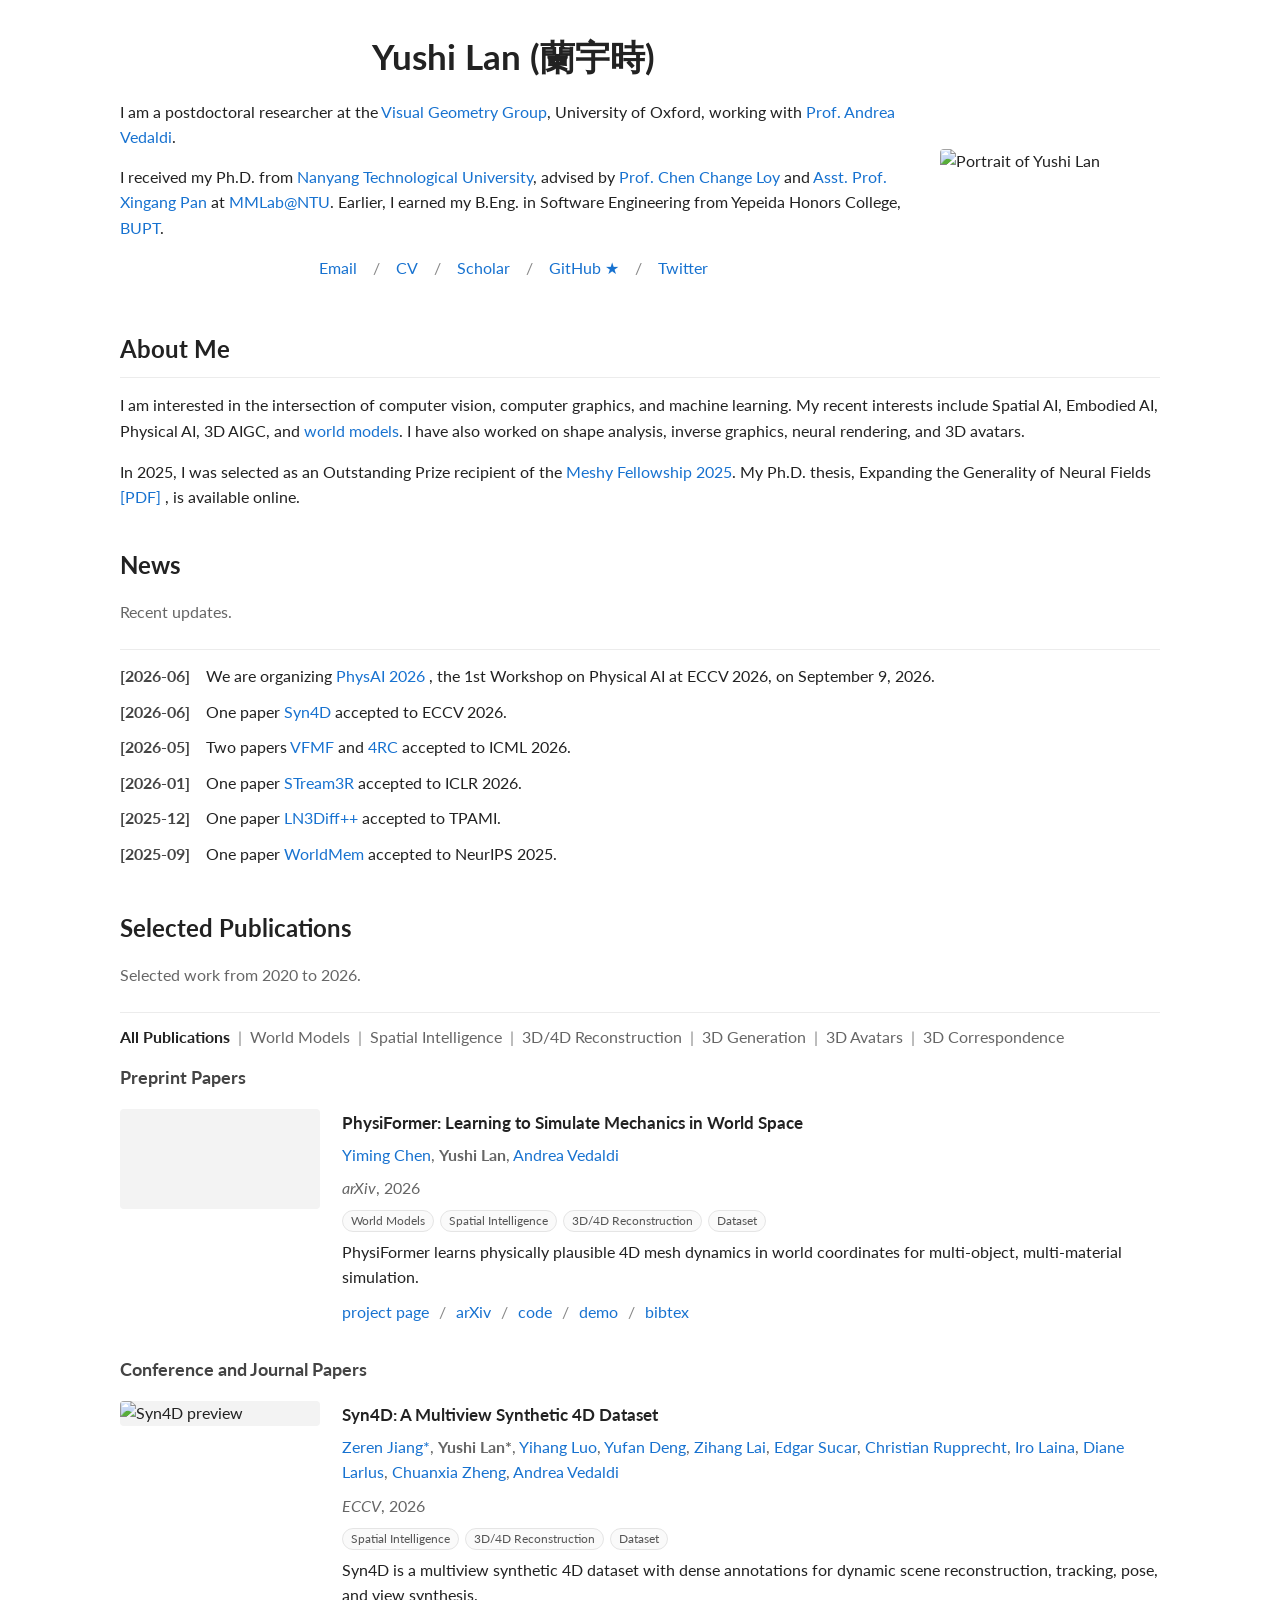
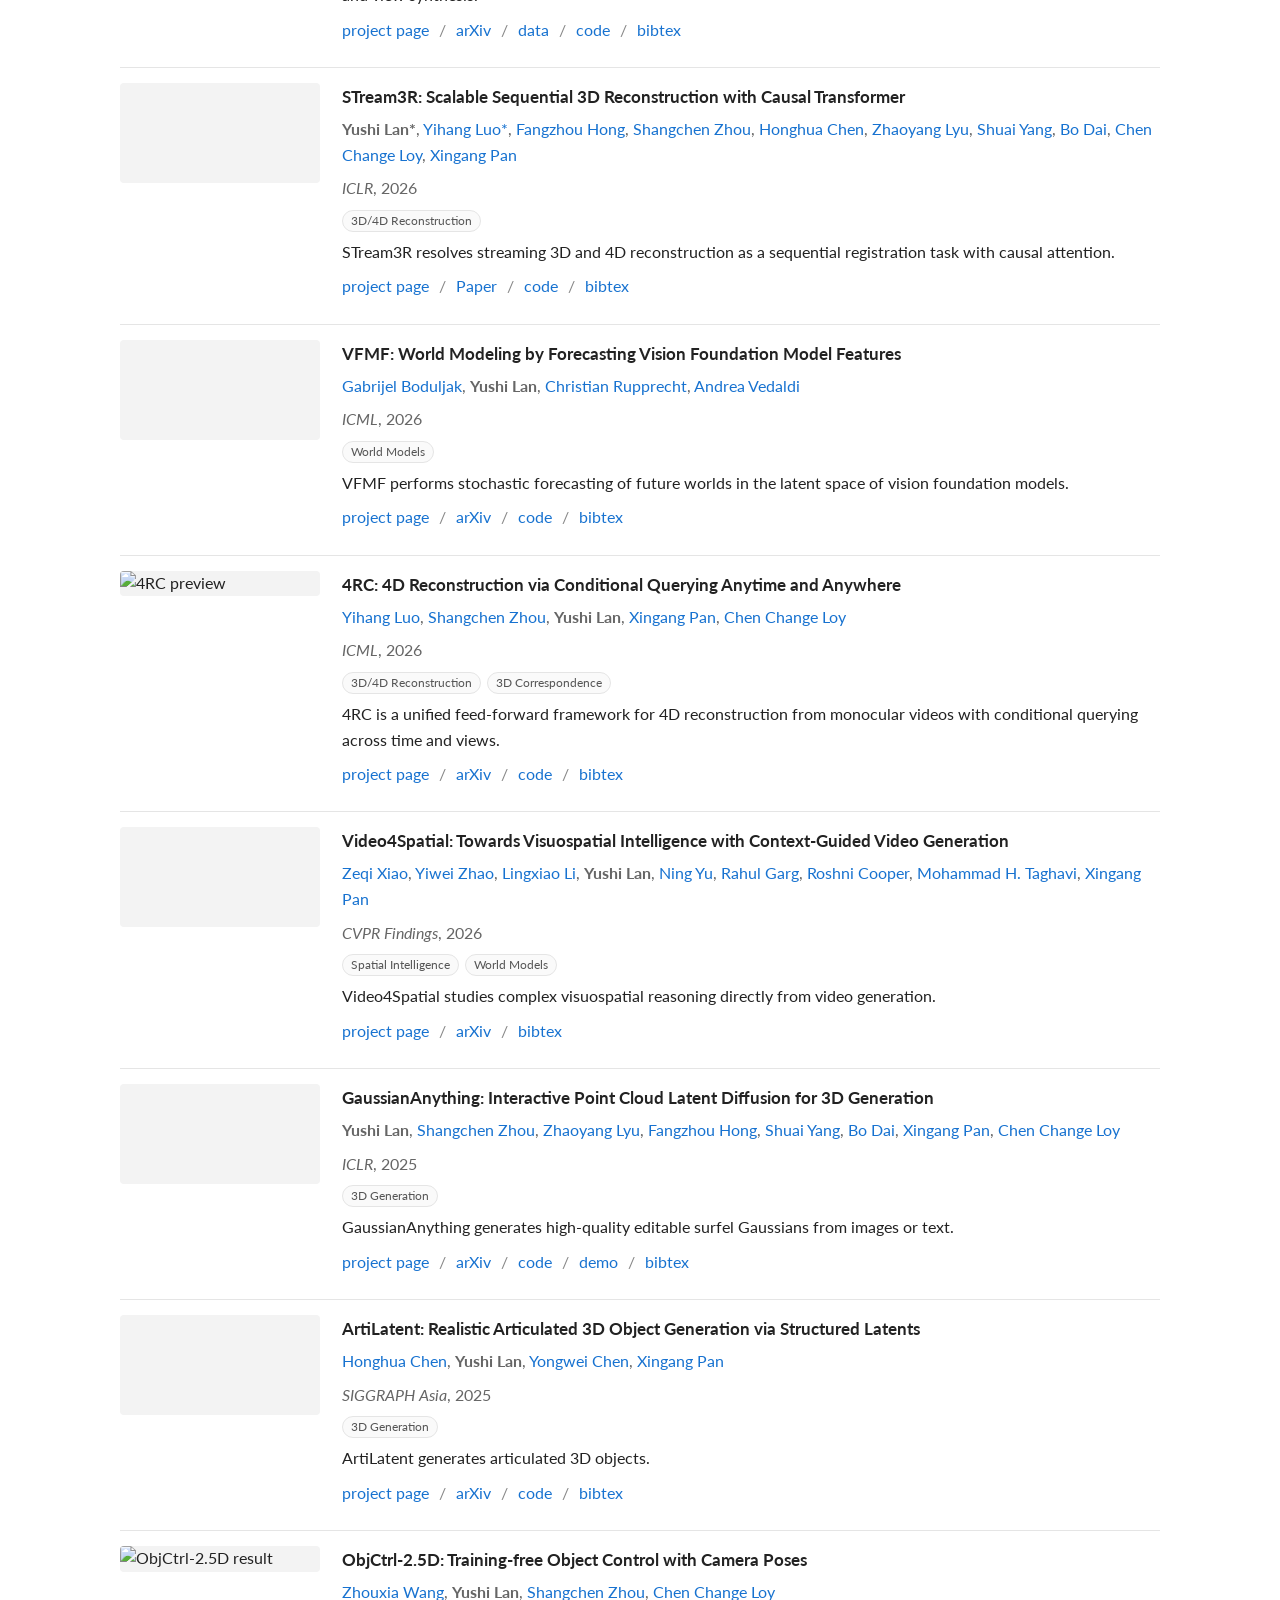
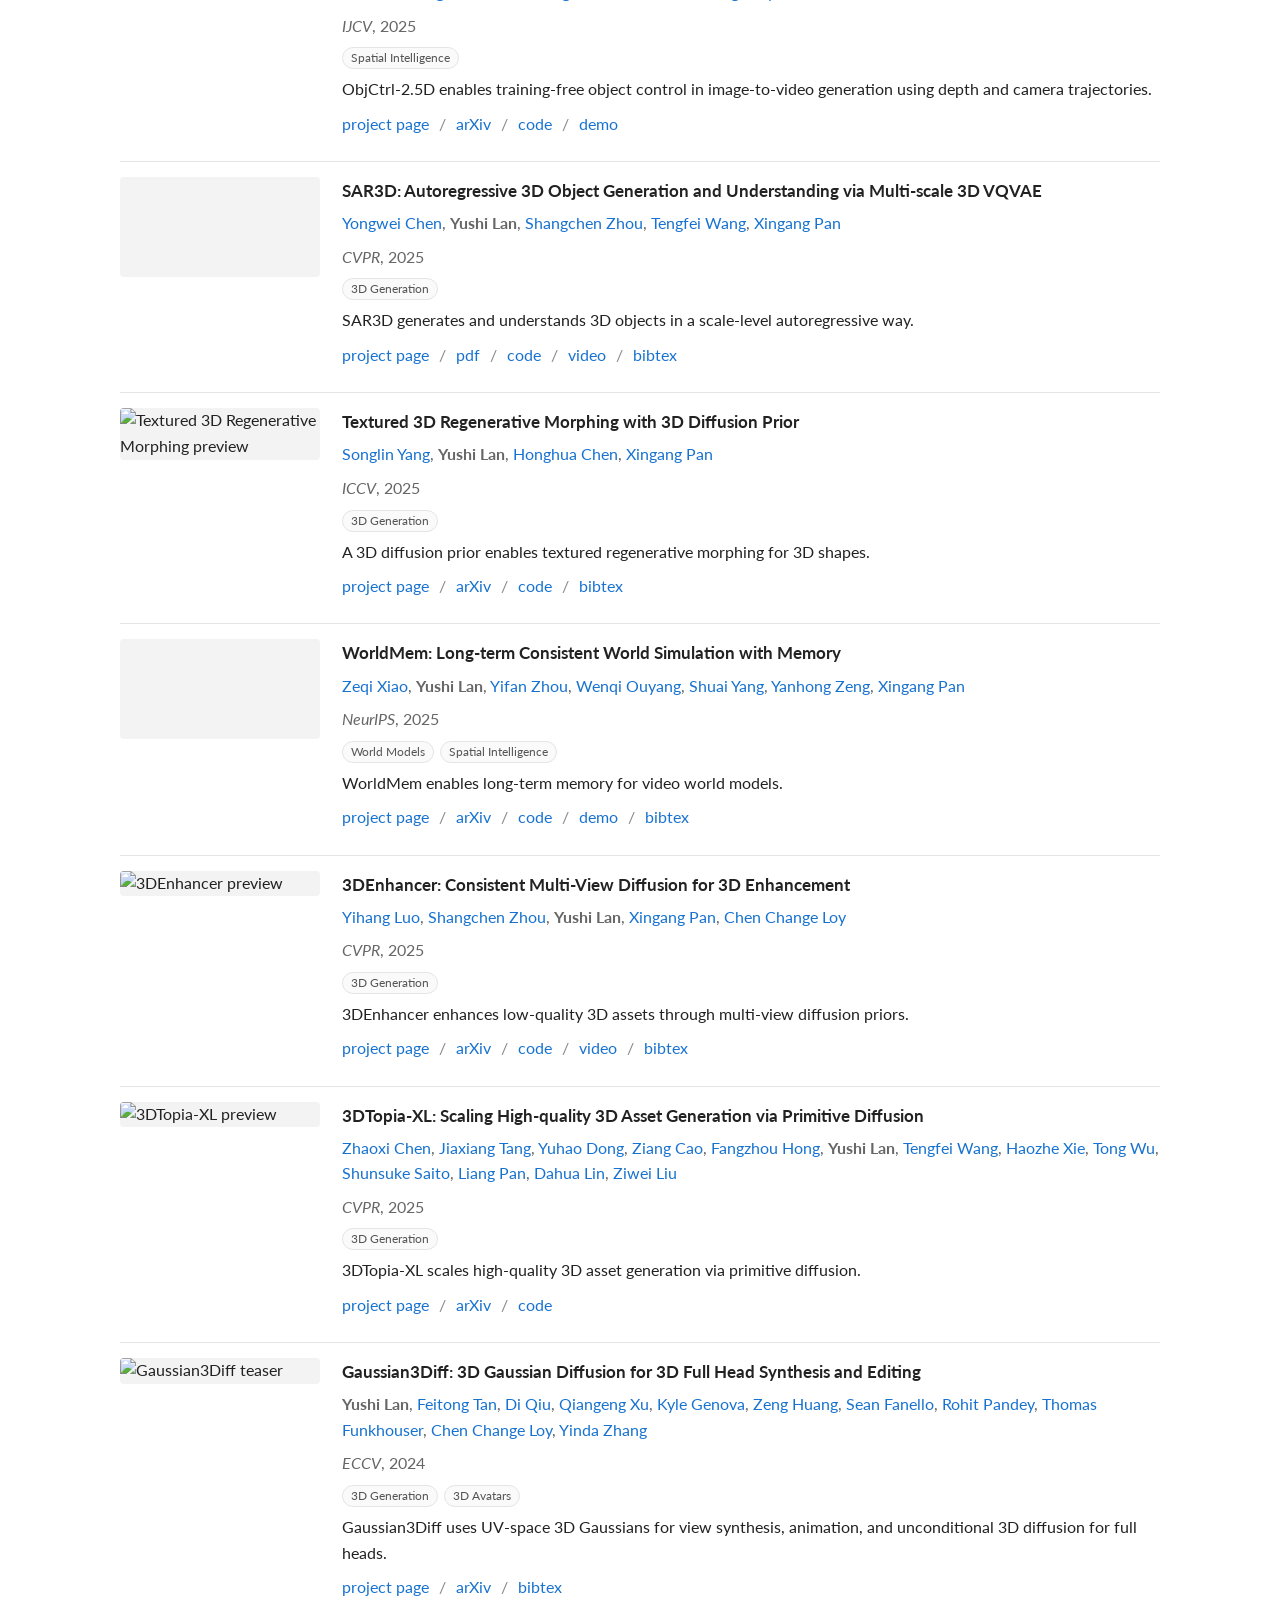
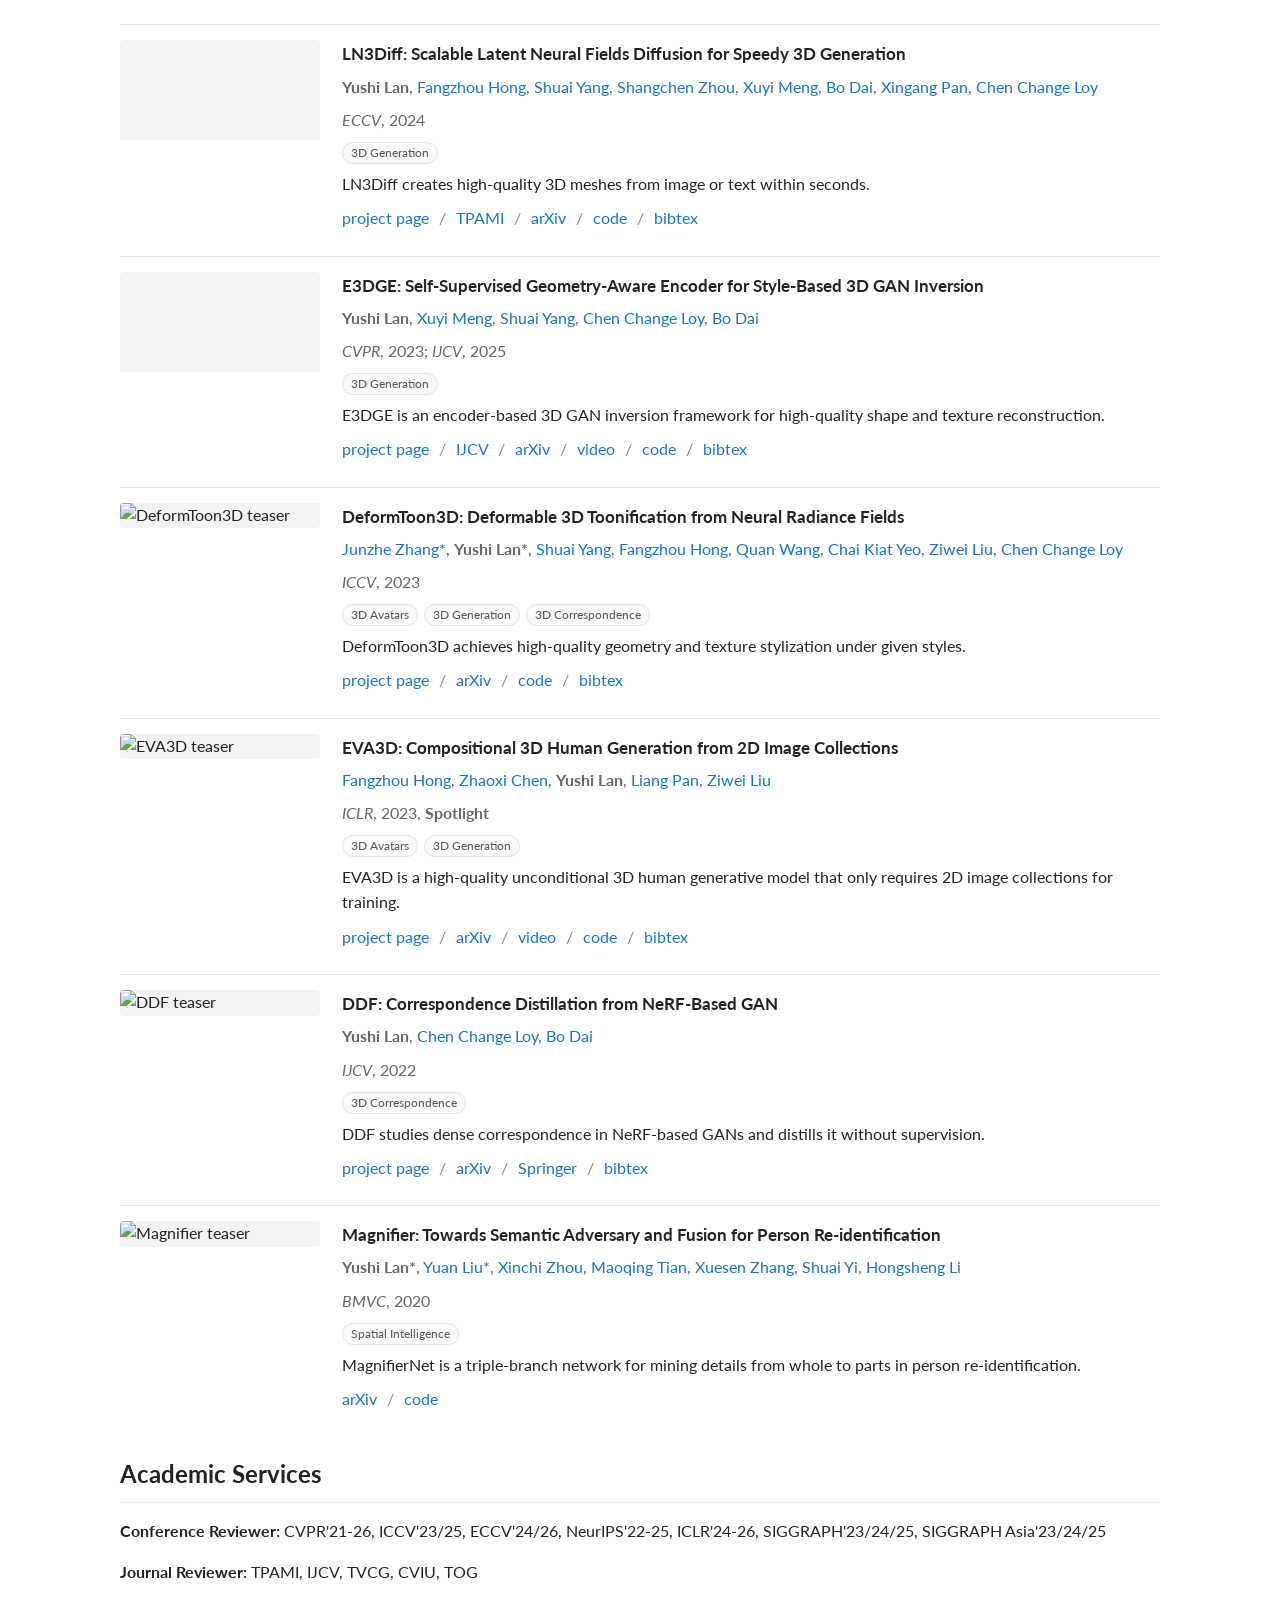
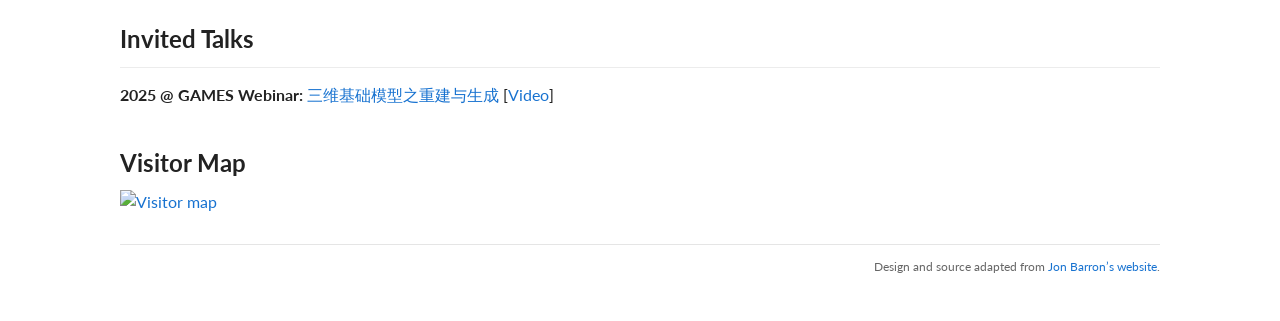
==== index.html @ 62cc75f3 "Update homepage news and publication filters" ====
<!DOCTYPE html>
<html lang="en">
  <head>
    <meta charset="UTF-8">
    <meta name="viewport" content="width=device-width, initial-scale=1">
    <meta name="author" content="Yushi Lan">
    <meta
      name="description"
      content="Yushi Lan is a postdoctoral researcher at the Visual Geometry Group, University of Oxford."
    >
    <title>Yushi Lan</title>
    <link rel="preconnect" href="https://fonts.googleapis.com">
    <link rel="preconnect" href="https://fonts.gstatic.com" crossorigin>
    <link
      href="https://fonts.googleapis.com/css2?family=Lato:wght@400;700&amp;display=swap"
      rel="stylesheet"
    >
    <link rel="stylesheet" href="stylesheet.css">
    <link
      rel="icon"
      href="data:image/svg+xml,<svg xmlns=%22http://www.w3.org/2000/svg%22 viewBox=%220 0 100 100%22><text y=%22.9em%22 font-size=%2290%22>🌐</text></svg>"
    >
  </head>
  <body>
    <main class="page">
      <header class="profile">
        <div class="profile-text">
          <h1>Yushi Lan (蘭宇時)</h1>
          <p>
            I am a postdoctoral researcher at the
            <a href="https://www.robots.ox.ac.uk/~vgg/">Visual Geometry Group</a>,
            University of Oxford, working with
            <a href="https://www.robots.ox.ac.uk/~vedaldi/">Prof. Andrea Vedaldi</a>.
          </p>
          <p>
            I received my Ph.D. from
            <a href="https://www.ntu.edu.sg/">Nanyang Technological University</a>,
            advised by
            <a href="https://www.mmlab-ntu.com/person/ccloy/">Prof. Chen Change Loy</a>
            and
            <a href="https://xingangpan.github.io/">Asst. Prof. Xingang Pan</a>
            at <a href="https://www.mmlab-ntu.com">MMLab@NTU</a>. Earlier, I earned my
            B.Eng. in Software Engineering from Yepeida Honors College,
            <a href="https://www.bupt.edu.cn">BUPT</a>.
          </p>
          <p class="profile-links">
            <a href="mailto:lanyushi15@gmail.com">Email</a>
            <span>/</span>
            <a href="data/CV_YushiLan.pdf">CV</a>
            <span>/</span>
            <a href="https://scholar.google.com/citations?user=dTNZCUcAAAAJ&amp;hl=en">
              Scholar
            </a>
            <span>/</span>
            <a href="https://github.com/NIRVANALAN/">GitHub &#9733;</a>
            <span>/</span>
            <a href="https://x.com/GROS17121524">Twitter</a>
          </p>
        </div>
        <div class="profile-image-wrap">
          <img
            class="profile-image"
            src="images/yslan-indo.jpeg"
            alt="Portrait of Yushi Lan"
          >
        </div>
      </header>

      <section class="section">
        <div class="section-header">
          <h2>About Me</h2>
        </div>
        <p>
          I am interested in the intersection of computer vision, computer graphics,
          and machine learning. My recent interests include Spatial AI, Embodied AI,
          Physical AI, 3D AIGC, and
          <a href="https://worldmodels.github.io/">world models</a>. I have also
          worked on shape analysis, inverse graphics, neural rendering, and 3D
          avatars.
        </p>
        <p>
          In 2025, I was selected as an Outstanding Prize recipient of the
          <a href="https://www.meshy.ai/blog/fellowship-2025">Meshy Fellowship 2025</a>.
          My Ph.D. thesis,
          Expanding the Generality of Neural Fields
          <a
            href="https://dr.ntu.edu.sg/server/api/core/bitstreams/1c6b00da-46f6-4572-b08d-c04a6b81e00c/content"
          >
            [PDF]
          </a>,
          is available online.
        </p>
      </section>

      <section class="section">
        <div class="section-header">
          <h2>News</h2>
          <p>Recent updates.</p>
        </div>
        <div class="news-scroll">
        <ul class="news-list">
          <li>
            <span class="news-date">[2026-06]</span>
            <span>
              We are organizing
              <a href="https://nirvanalan.github.io/projects/eccv26-physicalAI-workshop/">
                PhysAI 2026
              </a>,
              the 1st Workshop on Physical AI at ECCV 2026, on September 9, 2026.
            </span>
          </li>
          <li>
            <span class="news-date">[2026-06]</span>
            <span>
              One paper
              <a href="https://jzr99.github.io/Syn4D/">Syn4D</a>
              accepted to ECCV 2026.
            </span>
          </li>
          <li>
            <span class="news-date">[2026-05]</span>
            <span>
              Two papers
              <a href="https://vfmf.gabrijel-boduljak.com/">VFMF</a>
              and
              <a href="https://yihangluo.com/projects/4RC/">4RC</a>
              accepted to ICML 2026.
            </span>
          </li>
          <li>
            <span class="news-date">[2026-01]</span>
            <span>
              One paper
              <a href="https://nirvanalan.github.io/projects/stream3r/">STream3R</a>
              accepted to ICLR 2026.
            </span>
          </li>
          <li>
            <span class="news-date">[2025-12]</span>
            <span>
              One paper
              <a href="https://www.computer.org/csdl/journal/tp/5555/01/11249723/2bDPQ4JTpXW">
                LN3Diff++
              </a>
              accepted to TPAMI.
            </span>
          </li>
          <li>
            <span class="news-date">[2025-09]</span>
            <span>
              One paper
              <a href="https://xizaoqu.github.io/worldmem/">WorldMem</a>
              accepted to NeurIPS 2025.
            </span>
          </li>
          <li>
            <span class="news-date">[2025-06]</span>
            <span>
              Joined the
              <a href="https://www.robots.ox.ac.uk/~vgg/">Visual Geometry Group</a>,
              University of Oxford, as a postdoctoral researcher.
            </span>
          </li>
          <li>
            <span class="news-date">[2025-02]</span>
            <span>
              I received the
              <a href="https://www.meshy.ai/blog/fellowship-2025">Meshy Fellowship 2025</a>
              Outstanding Prize.
            </span>
          </li>
          <li>
            <span class="news-date">[2025-02]</span>
            <span>
              Defended my Ph.D. at
              <a href="https://www.ntu.edu.sg/">Nanyang Technological University</a>,
              and my thesis, Expanding the Generality of Neural Fields
              <a
                href="https://dr.ntu.edu.sg/server/api/core/bitstreams/1c6b00da-46f6-4572-b08d-c04a6b81e00c/content"
              >
                [PDF]
              </a>,
              is available online.
            </span>
          </li>
          <li>
            <span class="news-date">[2025-02]</span>
            <span>
              Two papers <a href="https://cyw-3d.github.io/projects/SAR3D/">SAR3D</a> and
              <a href="https://yihangluo.com/projects/3DEnhancer/">3DEnhancer</a>
              accepted to CVPR 2025.
            </span>
          </li>
          <li>
            <span class="news-date">[2025-01]</span>
            <span>
              One paper
              <a href="https://nirvanalan.github.io/projects/GA/">GaussianAnything</a>
              accepted to ICLR 2025.
            </span>
          </li>
          <li>
            <span class="news-date">[2024-07]</span>
            <span>
              Two papers <a href="https://nirvanalan.github.io/projects/ln3diff/">LN3Diff</a>
              and
              <a href="https://nirvanalan.github.io/projects/gaussian3diff/">
                Gaussian3Diff
              </a>
              accepted to ECCV 2024.
            </span>
          </li>
          <li>
            <span class="news-date">[2023-07]</span>
            <span>
              One paper
              <a href="https://www.mmlab-ntu.com/project/deformtoon3d/">
                DeformToon3D
              </a>
              accepted to ICCV 2023.
            </span>
          </li>
          <li>
            <span class="news-date">[2023-06]</span>
            <span>
              Joined <a href="https://labs.google/">Google Labs</a> as a research intern.
            </span>
          </li>
          <li>
            <span class="news-date">[2023-02]</span>
            <span>
              One paper
              <a href="https://nirvanalan.github.io/projects/E3DGE/index.html">E3DGE</a>
              accepted to CVPR 2023.
            </span>
          </li>
          <li>
            <span class="news-date">[2023-01]</span>
            <span>
              One paper
              <a href="https://arxiv.org/abs/2210.04888">EVA3D</a>
              accepted to ICLR 2023 as a Spotlight.
            </span>
          </li>
          <li>
            <span class="news-date">[2022-12]</span>
            <span>
              One paper
              <a href="https://www.mmlab-ntu.com/project/ddf/index.html">DDF</a>
              accepted to IJCV.
            </span>
          </li>
          <li>
            <span class="news-date">[2020-09]</span>
            <span>
              Joined <a href="https://www.mmlab-ntu.com/">NTU MMLab</a> as a Ph.D. student.
            </span>
          </li>
          <li>
            <span class="news-date">[2020-07]</span>
            <span>
              One paper
              <a href="https://arxiv.org/abs/2002.10979">Magnifier</a>
              accepted to BMVC 2020.
            </span>
          </li>
        </ul>
        </div>
      </section>

      <section class="section" id="publications">
        <div class="section-header">
          <h2>Selected Publications</h2>
          <p>Selected work from 2020 to 2026.</p>
        </div>
        <p class="publication-filters" aria-label="Publication filters">
          <a class="publication-filter is-active" href="#publications" data-filter="all">
            All Publications
          </a>
          <span>|</span>
          <a class="publication-filter" href="#publications" data-filter="world-models">
            World Models
          </a>
          <span>|</span>
          <a class="publication-filter" href="#publications" data-filter="spatial-intelligence">
            Spatial Intelligence
          </a>
          <span>|</span>
          <a class="publication-filter" href="#publications" data-filter="3d-4d-reconstruction">
            3D/4D Reconstruction
          </a>
          <span>|</span>
          <a class="publication-filter" href="#publications" data-filter="3d-generation">
            3D Generation
          </a>
          <span>|</span>
          <a class="publication-filter" href="#publications" data-filter="3d-avatars">
            3D Avatars
          </a>
          <span>|</span>
          <a class="publication-filter" href="#publications" data-filter="3d-correspondence">
            3D Correspondence
          </a>
        </p>

        <div class="publication-list">
          <!-- Preprint Papers section hidden after Syn4D moved to Conference and Journal Papers. -->
          <h3 class="publication-subtitle">Preprint Papers</h3>

          <div class="publication-group" data-sort-strategy="author-rank-year">
          <article
            class="publication publication-after-subtitle"
            data-author-rank="2"
            data-tags="world-models spatial-intelligence 3d-4d-reconstruction Dataset"
            data-title="PhysiFormer"
            data-year="2026"
          >
            <div class="publication-media">
              <video autoplay loop muted playsinline preload="metadata">
                <source
                  src="https://yimingc9.github.io/assets/videos/all_mat_chained.mp4"
                  type="video/mp4"
                >
              </video>
            </div>
            <div class="publication-content">
              <h3>
                <a href="https://yimingc9.github.io/physiformer/">
                  PhysiFormer: Learning to Simulate Mechanics in World Space
                </a>
              </h3>
              <p class="meta">
                <a href="https://yimingc9.github.io/">Yiming Chen</a>,
                <strong>Yushi Lan</strong>,
                <a href="https://www.robots.ox.ac.uk/~vedaldi/people.html">Andrea Vedaldi</a>
              </p>
              <p class="meta"><em>arXiv</em>, 2026</p>
              <p>
                PhysiFormer learns physically plausible 4D mesh dynamics in world
                coordinates for multi-object, multi-material simulation.
              </p>
              <p class="links">
                <a href="https://yimingc9.github.io/physiformer/">project page</a>
                <span>/</span>
                <a href="https://arxiv.org/abs/2606.27364">arXiv</a>
                <span>/</span>
                <a href="https://github.com/yimingc9/PhysiFormer/tree/main">code</a>
                <span>/</span>
                <a href="https://huggingface.co/spaces/yslan/PhysiFormer">demo</a>
                <span>/</span>
                <a class="bibtex-link" href="data/bib/physiformer.bib">bibtex</a>
              </p>
            </div>
          </article>
          </div>

          <h3 class="publication-subtitle">Conference and Journal Papers</h3>

          <div class="publication-group" data-sort-strategy="year-author-rank">
          <!-- Syn4D is co-first authored and featured before STream3R in the 2026 list. -->
          <article
            class="publication publication-after-subtitle"
            data-author-rank="0"
            data-tags="spatial-intelligence 3d-4d-reconstruction Dataset"
            data-title="Syn4D"
            data-year="2026"
          >
            <div class="publication-media">
              <img
                src="https://jzr99.github.io/assets/img/publication_preview/syn4d_logo.png"
                alt="Syn4D preview"
                loading="lazy"
              >
            </div>
            <div class="publication-content">
              <h3>
                <a href="https://jzr99.github.io/Syn4D/">
                  Syn4D: A Multiview Synthetic 4D Dataset
                </a>
              </h3>
              <p class="meta">
                <a href="https://jzr99.github.io/">Zeren Jiang*</a>,
                <strong>Yushi Lan*</strong>,
                <a href="https://yihangluo.com/">Yihang Luo</a>,
                <a href="https://yufandeng.com/">Yufan Deng</a>,
                <a href="https://scholar.google.com/citations?user=31eXgMYAAAAJ&amp;hl=en">Zihang Lai</a>,
                <a href="https://edgarsucar.github.io/">Edgar Sucar</a>,
                <a href="https://chrirupp.github.io/">Christian Rupprecht</a>,
                <a href="https://eng.ox.ac.uk/people/iro-laina/">Iro Laina</a>,
                <a href="https://dlarlus.github.io/">Diane Larlus</a>,
                <a href="https://chuanxiaz.com/">Chuanxia Zheng</a>,
                <a href="https://www.robots.ox.ac.uk/~vedaldi/">Andrea Vedaldi</a>
              </p>
              <!-- Previously listed as arXiv, 2026. -->
              <p class="meta"><em>ECCV</em>, 2026</p>
              <p>
                Syn4D is a multiview synthetic 4D dataset with dense annotations
                for dynamic scene reconstruction, tracking, pose, and view synthesis.
              </p>
              <p class="links">
                <a href="https://jzr99.github.io/Syn4D/">project page</a>
                <span>/</span>
                <a href="https://arxiv.org/abs/2605.05207">arXiv</a>
                <span>/</span>
                <a href="https://huggingface.co/datasets/Syn4D/Syn4D_RGBD/tree/main">data</a>
                <span>/</span>
                <a href="https://github.com/jzr99/Syn4D">code</a>
                <span>/</span>
                <a class="bibtex-link" href="data/bib/syn4d.bib">bibtex</a>
              </p>
            </div>
          </article>

          <article
            class="publication publication-after-subtitle"
            data-author-rank="3"
            data-tags="3d-4d-reconstruction 3d-correspondence"
            data-title="4RC"
            data-year="2026"
          >
            <div class="publication-media">
              <img
                src="https://shangchenzhou.com/assets/img/papers/4RC.gif"
                alt="4RC preview"
                loading="lazy"
              >
            </div>
            <div class="publication-content">
              <h3>
                <a href="https://yihangluo.com/projects/4RC/">
                  4RC: 4D Reconstruction via Conditional Querying Anytime and Anywhere
                </a>
              </h3>
              <p class="meta">
                <a href="https://yihangluo.com/">Yihang Luo</a>,
                <a href="https://shangchenzhou.com/">Shangchen Zhou</a>,
                <strong>Yushi Lan</strong>,
                <a href="https://xingangpan.github.io/">Xingang Pan</a>,
                <a href="https://www.mmlab-ntu.com/person/ccloy/">Chen Change Loy</a>
              </p>
              <!-- Previously listed as arXiv, 2026. -->
              <p class="meta"><em>ICML</em>, 2026</p>
              <p>
                4RC is a unified feed-forward framework for 4D reconstruction from
                monocular videos with conditional querying across time and views.
              </p>
              <p class="links">
                <a href="https://yihangluo.com/projects/4RC/">project page</a>
                <span>/</span>
                <a href="https://arxiv.org/abs/2602.10094">arXiv</a>
                <span>/</span>
                <a href="https://github.com/Luo-Yihang/4RC">code</a>
                <span>/</span>
                <a class="bibtex-link" href="data/bib/4rc.bib">
                  bibtex
                </a>
              </p>
            </div>
          </article>

          <article
            class="publication"
            data-author-rank="2"
            data-tags="world-models"
            data-title="VFMF"
            data-year="2026"
          >
            <div class="publication-media">
              <video autoplay loop muted playsinline preload="metadata">
                <source src="images/vfmf/vfmf-thumb.mp4" type="video/mp4">
              </video>
            </div>
            <div class="publication-content">
              <h3>
                <a href="https://vfmf.gabrijel-boduljak.com/">
                  VFMF: World Modeling by Forecasting Vision Foundation Model Features
                </a>
              </h3>
              <p class="meta">
                <a href="https://gabrijel-boduljak.com/">Gabrijel Boduljak</a>,
                <strong>Yushi Lan</strong>,
                <a href="https://chrirupp.github.io/">Christian Rupprecht</a>,
                <a href="https://www.robots.ox.ac.uk/~vedaldi/">Andrea Vedaldi</a>
              </p>
              <!-- Previously listed as arXiv, 2025. -->
              <p class="meta"><em>ICML</em>, 2026</p>
              <p>
                VFMF performs stochastic forecasting of future worlds in the latent
                space of vision foundation models.
              </p>
              <p class="links">
                <a href="https://vfmf.gabrijel-boduljak.com/">project page</a>
                <span>/</span>
                <a href="https://arxiv.org/abs/2512.11225">arXiv</a>
                <span>/</span>
                <a href="https://github.com/gboduljak/vfmf">code</a>
                <span>/</span>
                <a class="bibtex-link" href="data/bib/vfmf.bib">bibtex</a>
              </p>
            </div>
          </article>

          <article
            class="publication"
            data-author-rank="4"
            data-tags="spatial-intelligence world-models"
            data-title="Video4Spatial"
            data-year="2026"
          >
            <div class="publication-media">
              <video autoplay loop muted playsinline preload="metadata">
                <source
                  src="https://xizaoqu.github.io/images/video4spatial.mp4"
                  type="video/mp4"
                >
              </video>
            </div>
            <div class="publication-content">
              <h3>
                <a href="https://xizaoqu.github.io/video4spatial/">
                  Video4Spatial: Towards Visuospatial Intelligence with
                  Context-Guided Video Generation
                </a>
              </h3>
              <p class="meta">
                <a href="https://xizaoqu.github.io/">Zeqi Xiao</a>,
                <a href="https://scholar.google.com/citations?user=FiMEAdYAAAAJ&amp;hl=en">Yiwei Zhao</a>,
                <a href="https://lingxiao.li/">Lingxiao Li</a>,
                <strong>Yushi Lan</strong>,
                <a href="https://ningyu1991.github.io/">Ning Yu</a>,
                <a href="https://rahuldotgarg.appspot.com/">Rahul Garg</a>,
                <a href="https://www.linkedin.com/in/roshni-cooper/">Roshni Cooper</a>,
                <a href="https://scholar.google.com/citations?user=Qpjm3JQAAAAJ&amp;hl=en">Mohammad H. Taghavi</a>,
                <a href="https://xingangpan.github.io/">Xingang Pan</a>
              </p>
              <!-- Previously listed as arXiv, 2025. -->
              <p class="meta"><em>CVPR Findings</em>, 2026</p>
              <p>
                Video4Spatial studies complex visuospatial reasoning directly from
                video generation.
              </p>
              <p class="links">
                <a href="https://xizaoqu.github.io/video4spatial/">project page</a>
                <span>/</span>
                <a href="https://arxiv.org/abs/2512.03040">arXiv</a>
                <span>/</span>
                <a class="bibtex-link" href="data/bib/video4spatial.bib">bibtex</a>
              </p>
            </div>
          </article>

          <article
            class="publication"
            data-author-rank="1"
            data-tags="3d-4d-reconstruction"
            data-title="STream3R"
            data-year="2026"
          >
            <div class="publication-media">
              <video autoplay loop muted playsinline preload="metadata">
                <source src="images/stream3r/dancing_wo_camera.mp4" type="video/mp4">
              </video>
            </div>
            <div class="publication-content">
              <h3>
                <a href="https://nirvanalan.github.io/projects/stream3r/">
                  STream3R: Scalable Sequential 3D Reconstruction with Causal
                  Transformer
                </a>
              </h3>
              <p class="meta">
                <strong>Yushi Lan*</strong>,
                <a href="https://yihangluo.com/">Yihang Luo*</a>,
                <a href="https://hongfz16.github.io">Fangzhou Hong</a>,
                <a href="https://shangchenzhou.com/">Shangchen Zhou</a>,
                <a href="https://chenhonghua.github.io/clay.github.io/">Honghua Chen</a>,
                <a href="https://zhaoyanglyu.github.io/">Zhaoyang Lyu</a>,
                <a href="https://williamyang1991.github.io/">Shuai Yang</a>,
                <a href="https://daibo.info/">Bo Dai</a>,
                <a href="https://www.mmlab-ntu.com/person/ccloy/">Chen Change Loy</a>,
                <a href="https://xingangpan.github.io/">Xingang Pan</a>
              </p>
              <p class="meta"><em>ICLR</em>, 2026</p>
              <p>
                STream3R resolves streaming 3D and 4D reconstruction as a sequential
                registration task with causal attention.
              </p>
              <p class="links">
                <a href="https://nirvanalan.github.io/projects/stream3r/">project page</a>
                <span>/</span>
                <!-- <a href="https://arxiv.org/abs/2508.10893">arXiv</a>
                <span>/</span> -->
                <a href="https://openreview.net/pdf?id=RTTYGeC2Io">Paper</a>
                <span>/</span>
                <a href="https://github.com/NIRVANALAN/STream3R">code</a>
                <span>/</span>
                <a class="bibtex-link" href="data/bib/stream3r.bib">
                  bibtex
                </a>
              </p>
            </div>
          </article>

          <article
            class="publication"
            data-author-rank="1"
            data-tags="3d-generation"
            data-title="GaussianAnything"
            data-year="2025"
          >
            <div class="publication-media">
              <video autoplay loop muted playsinline preload="metadata">
                <source src="images/GA/GaussianAnything.mp4" type="video/mp4">
              </video>
            </div>
            <div class="publication-content">
              <h3>
                <a href="https://nirvanalan.github.io/projects/GA/">
                  GaussianAnything: Interactive Point Cloud Latent Diffusion for 3D
                  Generation
                </a>
              </h3>
              <p class="meta">
                <strong>Yushi Lan</strong>,
                <a href="https://shangchenzhou.com/">Shangchen Zhou</a>,
                <a href="https://zhaoyanglyu.github.io/">Zhaoyang Lyu</a>,
                <a href="https://hongfz16.github.io">Fangzhou Hong</a>,
                <a href="https://williamyang1991.github.io/">Shuai Yang</a>,
                <a href="https://daibo.info/">Bo Dai</a>,
                <a href="https://xingangpan.github.io/">Xingang Pan</a>,
                <a href="https://www.mmlab-ntu.com/person/ccloy/">Chen Change Loy</a>
              </p>
              <p class="meta"><em>ICLR</em>, 2025</p>
              <p>
                GaussianAnything generates high-quality editable surfel Gaussians from
                images or text.
              </p>
              <p class="links">
                <a href="https://nirvanalan.github.io/projects/GA/">project page</a>
                <span>/</span>
                <a href="https://arxiv.org/abs/2411.08033">arXiv</a>
                <span>/</span>
                <a href="https://github.com/NIRVANALAN/GaussianAnything">code</a>
                <span>/</span>
                <a href="https://huggingface.co/spaces/yslan/GaussianAnything-AIGC3D">
                  demo
                </a>
                <span>/</span>
                <a class="bibtex-link" href="data/bib/gaussiananything.bib">bibtex</a>
              </p>
            </div>
          </article>

          <article
            class="publication"
            data-author-rank="2"
            data-tags="3d-generation"
            data-title="ArtiLatent"
            data-year="2025"
          >
            <div class="publication-media">
              <video autoplay loop muted playsinline preload="metadata">
                <source
                  src="https://xingangpan.github.io/picture/ArtiLatent.mp4"
                  type="video/mp4"
                >
              </video>
            </div>
            <div class="publication-content">
              <h3>
                <a href="https://chenhonghua.github.io/MyProjects/ArtiLatent/">
                  ArtiLatent: Realistic Articulated 3D Object Generation via
                  Structured Latents
                </a>
              </h3>
              <p class="meta">
                <a href="https://chenhonghua.github.io/clay.github.io/">Honghua Chen</a>,
                <strong>Yushi Lan</strong>,
                <a href="https://cyw-3d.github.io/">Yongwei Chen</a>,
                <a href="https://xingangpan.github.io/">Xingang Pan</a>
              </p>
              <p class="meta"><em>SIGGRAPH Asia</em>, 2025</p>
              <p>ArtiLatent generates articulated 3D objects.</p>
              <p class="links">
                <a href="https://chenhonghua.github.io/MyProjects/ArtiLatent/">
                  project page
                </a>
                <span>/</span>
                <a href="https://arxiv.org/pdf/2510.21432v1">arXiv</a>
                <span>/</span>
                <a href="https://github.com/chenhonghua/ArtiLatent">code</a>
                <span>/</span>
                <a class="bibtex-link" href="data/bib/artilatent.bib">bibtex</a>
              </p>
            </div>
          </article>

          <article
            class="publication"
            data-author-rank="2"
            data-tags="world-models spatial-intelligence"
            data-title="WorldMem"
            data-year="2025"
          >
            <div class="publication-media">
              <video autoplay loop muted playsinline preload="metadata">
                <source src="https://xizaoqu.github.io/images/worldmem.mp4" type="video/mp4">
              </video>
            </div>
            <div class="publication-content">
              <h3>
                <a href="https://xizaoqu.github.io/worldmem/">
                  WorldMem: Long-term Consistent World Simulation with Memory
                </a>
              </h3>
              <p class="meta">
                <a href="https://xizaoqu.github.io/">Zeqi Xiao</a>,
                <strong>Yushi Lan</strong>,
                <a href="https://zhouyifan.net/about/">Yifan Zhou</a>,
                <a href="https://vicky0522.github.io/Wenqi-Ouyang">Wenqi Ouyang</a>,
                <a href="https://williamyang1991.github.io/">Shuai Yang</a>,
                <a href="https://zengyh1900.github.io/">Yanhong Zeng</a>,
                <a href="https://xingangpan.github.io/">Xingang Pan</a>
              </p>
              <p class="meta"><em>NeurIPS</em>, 2025</p>
              <p>WorldMem enables long-term memory for video world models.</p>
              <p class="links">
                <a href="https://xizaoqu.github.io/worldmem/">project page</a>
                <span>/</span>
                <a href="https://arxiv.org/abs/2504.12369">arXiv</a>
                <span>/</span>
                <a href="https://github.com/xizaoqu/WorldMem">code</a>
                <span>/</span>
                <a href="https://huggingface.co/spaces/yslan/worldmem">demo</a>
                <span>/</span>
                <a class="bibtex-link" href="data/bib/worldmem.bib">
                  bibtex
                </a>
              </p>
            </div>
          </article>

          <article
            class="publication"
            data-author-rank="2"
            data-tags="spatial-intelligence"
            data-title="ObjCtrl-2.5D"
            data-year="2025"
          >
            <div class="publication-media">
              <img
                src="https://wzhouxiff.github.io/projects/ObjCtrl-2.5D/assets/results/traj/rose_swing_demo_0_0.9_0.5_rescale2_k5_trajectory.gif"
                alt="ObjCtrl-2.5D result"
                loading="lazy"
              >
            </div>
            <div class="publication-content">
              <h3>
                <a href="https://wzhouxiff.github.io/projects/ObjCtrl-2.5D/">
                  ObjCtrl-2.5D: Training-free Object Control with Camera Poses
                </a>
              </h3>
              <p class="meta">
                <a href="https://wzhouxiff.github.io/">Zhouxia Wang</a>,
                <strong>Yushi Lan</strong>,
                <a href="https://shangchenzhou.com/">Shangchen Zhou</a>,
                <a href="https://www.mmlab-ntu.com/person/ccloy/">Chen Change Loy</a>
              </p>
              <p class="meta"><em>IJCV</em>, 2025</p>
              <p>
                ObjCtrl-2.5D enables training-free object control in image-to-video
                generation using depth and camera trajectories.
              </p>
              <p class="links">
                <a href="https://wzhouxiff.github.io/projects/ObjCtrl-2.5D/">
                  project page
                </a>
                <span>/</span>
                <a href="https://arxiv.org/pdf/2412.07721">arXiv</a>
                <span>/</span>
                <a href="https://github.com/wzhouxiff/ObjCtrl-2.5D">code</a>
                <span>/</span>
                <a href="https://huggingface.co/spaces/yslan/ObjCtrl-2.5D">demo</a>
              </p>
            </div>
          </article>

          <article
            class="publication"
            data-author-rank="2"
            data-tags="3d-generation"
            data-title="Textured 3D Regenerative Morphing"
            data-year="2025"
          >
            <div class="publication-media">
              <img
                src="https://songlin1998.github.io/images/publications/morphing.gif"
                alt="Textured 3D Regenerative Morphing preview"
                loading="lazy"
              >
            </div>
            <div class="publication-content">
              <h3>
                <a href="https://songlin1998.github.io/Textured-3D-Morphing/">
                  Textured 3D Regenerative Morphing with 3D Diffusion Prior
                </a>
              </h3>
              <p class="meta">
                <a href="https://shangchenzhou.com/">Songlin Yang</a>,
                <strong>Yushi Lan</strong>,
                <a href="https://chenhonghua.github.io/clay.github.io/">Honghua Chen</a>,
                <a href="https://xingangpan.github.io/">Xingang Pan</a>
              </p>
              <p class="meta"><em>ICCV</em>, 2025</p>
              <p>
                A 3D diffusion prior enables textured regenerative morphing for 3D
                shapes.
              </p>
              <p class="links">
                <a href="https://songlin1998.github.io/Textured-3D-Morphing/">
                  project page
                </a>
                <span>/</span>
                <a href="https://arxiv.org/pdf/2502.14316">arXiv</a>
                <span>/</span>
                <a href="https://github.com/Songlin1998/Textured-3D-DiffMorpher">
                  code
                </a>
                <span>/</span>
                <a class="bibtex-link" href="data/bib/textured_morph.bib">bibtex</a>
              </p>
            </div>
          </article>

          <article
            class="publication"
            data-author-rank="2"
            data-tags="3d-generation"
            data-title="SAR3D"
            data-year="2025"
          >
            <div class="publication-media">
              <video autoplay loop muted playsinline preload="metadata">
                <source
                  src="https://xingangpan.github.io/picture/SAR3D.mp4"
                  type="video/mp4"
                >
              </video>
            </div>
            <div class="publication-content">
              <h3>
                <a href="https://cyw-3d.github.io/projects/SAR3D/">
                  SAR3D: Autoregressive 3D Object Generation and Understanding via
                  Multi-scale 3D VQVAE
                </a>
              </h3>
              <p class="meta">
                <a href="https://cyw-3d.github.io/">Yongwei Chen</a>,
                <strong>Yushi Lan</strong>,
                <a href="https://shangchenzhou.com/">Shangchen Zhou</a>,
                <a href="https://tengfei-wang.github.io/">Tengfei Wang</a>,
                <a href="https://xingangpan.github.io/">Xingang Pan</a>
              </p>
              <p class="meta"><em>CVPR</em>, 2025</p>
              <p>
                SAR3D generates and understands 3D objects in a scale-level
                autoregressive way.
              </p>
              <p class="links">
                <a href="https://cyw-3d.github.io/projects/SAR3D/">project page</a>
                <span>/</span>
                <a href="https://arxiv.org/pdf/2411.16856">pdf</a>
                <span>/</span>
                <a href="https://github.com/cyw-3d/SAR3D">code</a>
                <span>/</span>
                <a href="https://youtu.be/70CV2o7c4Fs">video</a>
                <span>/</span>
                <a class="bibtex-link" href="data/bib/sar3d.bib">bibtex</a>
              </p>
            </div>
          </article>

          <article
            class="publication"
            data-author-rank="3"
            data-tags="3d-generation"
            data-title="3DEnhancer"
            data-year="2025"
          >
            <div class="publication-media">
              <img
                src="https://shangchenzhou.com/assets/img/papers/3DEnhancer.gif"
                alt="3DEnhancer preview"
                loading="lazy"
              >
            </div>
            <div class="publication-content">
              <h3>
                <a href="https://yihangluo.com/projects/3DEnhancer/">
                  3DEnhancer: Consistent Multi-View Diffusion for 3D Enhancement
                </a>
              </h3>
              <p class="meta">
                <a href="https://yihangluo.com/">Yihang Luo</a>,
                <a href="https://shangchenzhou.com/">Shangchen Zhou</a>,
                <strong>Yushi Lan</strong>,
                <a href="https://xingangpan.github.io/">Xingang Pan</a>,
                <a href="https://www.mmlab-ntu.com/person/ccloy/">Chen Change Loy</a>
              </p>
              <p class="meta"><em>CVPR</em>, 2025</p>
              <p>
                3DEnhancer enhances low-quality 3D assets through multi-view diffusion
                priors.
              </p>
              <p class="links">
                <a href="https://yihangluo.com/projects/3DEnhancer/">project page</a>
                <span>/</span>
                <a href="https://arxiv.org/abs/2412.18565">arXiv</a>
                <span>/</span>
                <a href="https://github.com/Luo-Yihang/3DEnhancer">code</a>
                <span>/</span>
                <a href="https://youtu.be/N7bfyd7B4D8">video</a>
                <span>/</span>
                <a class="bibtex-link" href="data/bib/enhancer3d.bib">bibtex</a>
              </p>
            </div>
          </article>

          <article
            class="publication"
            data-author-rank="6"
            data-tags="3d-generation"
            data-title="3DTopia-XL"
            data-year="2025"
          >
            <div class="publication-media">
              <img
                src="https://frozenburning.github.io/images/3dtopia-xl.gif"
                alt="3DTopia-XL preview"
                loading="lazy"
              >
            </div>
            <div class="publication-content">
              <h3>
                <a href="https://3dtopia.github.io/3DTopia-XL/">
                  3DTopia-XL: Scaling High-quality 3D Asset Generation via Primitive
                  Diffusion
                </a>
              </h3>
              <p class="meta">
                <a href="https://frozenburning.github.io/">Zhaoxi Chen</a>,
                <a href="https://me.kiui.moe/">Jiaxiang Tang</a>,
                <a href="https://scholar.google.com/citations?user=kMui170AAAAJ&amp;hl=zh-CN">Yuhao Dong</a>,
                <a href="https://ziangcao0312.github.io/">Ziang Cao</a>,
                <a href="https://hongfz16.github.io">Fangzhou Hong</a>,
                <strong>Yushi Lan</strong>,
                <a href="https://tengfei-wang.github.io/">Tengfei Wang</a>,
                <a href="https://haozhexie.com/about">Haozhe Xie</a>,
                <a href="https://wutong16.github.io/">Tong Wu</a>,
                <a href="https://shunsukesaito.github.io/">Shunsuke Saito</a>,
                <a href="https://scholar.google.com/citations?user=lSDISOcAAAAJ&amp;hl=zh-CN">Liang Pan</a>,
                <a href="http://dahua.site/">Dahua Lin</a>,
                <a href="https://liuziwei7.github.io">Ziwei Liu</a>
              </p>
              <p class="meta"><em>CVPR</em>, 2025</p>
              <p>
                3DTopia-XL scales high-quality 3D asset generation via primitive
                diffusion.
              </p>
              <p class="links">
                <a href="https://3dtopia.github.io/3DTopia-XL/">project page</a>
                <span>/</span>
                <a href="https://arxiv.org/abs/2409.12957">arXiv</a>
                <span>/</span>
                <a href="https://github.com/3DTopia/3DTopia-XL">code</a>
              </p>
            </div>
          </article>

          <article
            class="publication"
            data-author-rank="1"
            data-tags="3d-generation"
            data-title="LN3Diff"
            data-year="2024"
          >
            <div class="publication-media">
              <video autoplay loop muted playsinline preload="metadata">
                <source src="images/ln3diff/ln3diff-teaser.mp4" type="video/mp4">
              </video>
            </div>
            <div class="publication-content">
              <h3>
                <a href="https://nirvanalan.github.io/projects/ln3diff/">
                  LN3Diff: Scalable Latent Neural Fields Diffusion for Speedy 3D
                  Generation
                </a>
              </h3>
              <p class="meta">
                <strong>Yushi Lan</strong>,
                <a href="https://hongfz16.github.io">Fangzhou Hong</a>,
                <a href="https://williamyang1991.github.io/">Shuai Yang</a>,
                <a href="https://shangchenzhou.com/">Shangchen Zhou</a>,
                <a href="https://mengxuyigit.github.io/">Xuyi Meng</a>,
                <a href="https://daibo.info/">Bo Dai</a>,
                <a href="https://xingangpan.github.io/">Xingang Pan</a>,
                <a href="https://www.mmlab-ntu.com/person/ccloy/">Chen Change Loy</a>
              </p>
              <p class="meta"><em>ECCV</em>, 2024</p>
              <p>
                LN3Diff creates high-quality 3D meshes from image or text within
                seconds.
              </p>
              <p class="links">
                <a href="https://nirvanalan.github.io/projects/ln3diff/">project page</a>
                <span>/</span>
                <a href="https://www.computer.org/csdl/journal/tp/5555/01/11249723/2bDPQ4JTpXW">
                  TPAMI
                </a>
                <span>/</span>
                <a href="https://arxiv.org/pdf/2403.12019.pdf">arXiv</a>
                <span>/</span>
                <a href="https://github.com/NIRVANALAN/LN3Diff">code</a>
                <span>/</span>
                <a class="bibtex-link" href="data/bib/ln3diffpp.bib">bibtex</a>
              </p>
            </div>
          </article>

          <article
            class="publication"
            data-author-rank="1"
            data-tags="3d-generation 3d-avatars"
            data-title="Gaussian3Diff"
            data-year="2024"
          >
            <div class="publication-media">
              <img
                src="images/gaussian3diff/small_teaser.png"
                alt="Gaussian3Diff teaser"
                loading="lazy"
              >
            </div>
            <div class="publication-content">
              <h3>
                <a href="https://nirvanalan.github.io/projects/gaussian3diff/">
                  Gaussian3Diff: 3D Gaussian Diffusion for 3D Full Head Synthesis and
                  Editing
                </a>
              </h3>
              <p class="meta">
                <strong>Yushi Lan</strong>,
                <a href="https://scholar.google.com/citations?hl=en&amp;user=qsrpuKIAAAAJ">Feitong Tan</a>,
                <a href="https://sylqiu.github.io/">Di Qiu</a>,
                <a href="https://xharlie.github.io/">Qiangeng Xu</a>,
                <a href="https://www.kylegenova.com/">Kyle Genova</a>,
                <a href="https://zeng.science/">Zeng Huang</a>,
                <a href="https://www.seanfanello.it/">Sean Fanello</a>,
                <a href="https://scholar.google.com/citations?user=lJ3VfV8AAAAJ&amp;hl=en">Rohit Pandey</a>,
                <a href="https://www.cs.princeton.edu/~funk/">Thomas Funkhouser</a>,
                <a href="https://www.mmlab-ntu.com/person/ccloy/">Chen Change Loy</a>,
                <a href="https://www.zhangyinda.com/">Yinda Zhang</a>
              </p>
              <p class="meta"><em>ECCV</em>, 2024</p>
              <p>
                Gaussian3Diff uses UV-space 3D Gaussians for view synthesis,
                animation, and unconditional 3D diffusion for full heads.
              </p>
              <p class="links">
                <a href="https://nirvanalan.github.io/projects/gaussian3diff/">
                  project page
                </a>
                <span>/</span>
                <a href="https://arxiv.org/pdf/2312.03763.pdf">arXiv</a>
                <span>/</span>
                <a class="bibtex-link" href="data/bib/loc3diff.bib">bibtex</a>
              </p>
            </div>
          </article>

          <article
            class="publication"
            data-author-rank="2"
            data-tags="3d-avatars 3d-generation 3d-correspondence"
            data-title="DeformToon3D"
            data-year="2023"
          >
            <div class="publication-media">
              <img
                src="images/deformtoon3d/deformtoon3d.png"
                alt="DeformToon3D teaser"
                loading="lazy"
              >
            </div>
            <div class="publication-content">
              <h3>
                <a href="https://www.mmlab-ntu.com/project/deformtoon3d/">
                  DeformToon3D: Deformable 3D Toonification from Neural Radiance Fields
                </a>
              </h3>
              <p class="meta">
                <a href="https://junzhezhang.github.io/">Junzhe Zhang*</a>,
                <strong>Yushi Lan*</strong>,
                <a href="https://williamyang1991.github.io/">Shuai Yang</a>,
                <a href="https://hongfz16.github.io/">Fangzhou Hong</a>,
                <a href="https://scholar.google.com/citations?user=KmxEHm4AAAAJ&amp;hl=zh-TW&amp;citsig=AMD79oqVxlhCocLzrBL2zNFZqVusRRfYow">Quan Wang</a>,
                <a href="https://personal.ntu.edu.sg/asckyeo/">Chai Kiat Yeo</a>,
                <a href="https://liuziwei7.github.io">Ziwei Liu</a>,
                <a href="https://www.mmlab-ntu.com/person/ccloy/">Chen Change Loy</a>
              </p>
              <p class="meta"><em>ICCV</em>, 2023</p>
              <p>
                DeformToon3D achieves high-quality geometry and texture stylization
                under given styles.
              </p>
              <p class="links">
                <a href="https://www.mmlab-ntu.com/project/deformtoon3d/">project page</a>
                <span>/</span>
                <a href="https://arxiv.org/abs/2309.04410">arXiv</a>
                <span>/</span>
                <a href="https://github.com/junzhezhang/DeformToon3D">code</a>
                <span>/</span>
                <a class="bibtex-link" href="data/bib/deformtoon3d.bib">bibtex</a>
              </p>
            </div>
          </article>

          <article
            class="publication"
            data-author-rank="1"
            data-tags="3d-generation"
            data-title="E3DGE"
            data-year="2023"
          >
            <div class="publication-media">
              <video
                autoplay
                loop
                muted
                playsinline
                preload="none"
                poster="images/E3DGE/e3dge.png"
              >
                <source src="images/E3DGE/e3dge-thumb.mp4" type="video/mp4">
              </video>
            </div>
            <div class="publication-content">
              <h3>
                <a href="https://nirvanalan.github.io/projects/E3DGE/index.html">
                  E3DGE: Self-Supervised Geometry-Aware Encoder for Style-Based 3D GAN
                  Inversion
                </a>
              </h3>
              <p class="meta">
                <strong>Yushi Lan</strong>,
                <a href="https://mengxuyigit.github.io/">Xuyi Meng</a>,
                <a href="https://williamyang1991.github.io/">Shuai Yang</a>,
                <a href="https://www.mmlab-ntu.com/person/ccloy/">Chen Change Loy</a>,
                <a href="https://daibo.info/">Bo Dai</a>
              </p>
              <p class="meta"><em>CVPR</em>, 2023; <em>IJCV</em>, 2025</p>
              <p>
                E3DGE is an encoder-based 3D GAN inversion framework for high-quality
                shape and texture reconstruction.
              </p>
              <p class="links">
                <a href="https://nirvanalan.github.io/projects/E3DGE/index.html">project page</a>
                <span>/</span>
                <a
                  href="https://trebuchet.public.springernature.app/get_content/1e6490d8-51c7-48b1-ab20-649243fbf569?utm_source=rct_congratemailt&amp;utm_medium=email&amp;utm_campaign=nonoa_20250614&amp;utm_content=10.1007/s11263-025-02496-2"
                >
                  IJCV
                </a>
                <span>/</span>
                <a href="https://arxiv.org/abs/2212.07409">arXiv</a>
                <span>/</span>
                <a href="https://drive.google.com/file/d/1yDkJfJOLeVlON7ZdRSnR34Ra_ikTVI0A/preview">
                  video
                </a>
                <span>/</span>
                <a href="https://github.com/NIRVANALAN/CVPR23-E3DGE">code</a>
                <span>/</span>
                <a class="bibtex-link" href="data/bib/e3dge.bib">bibtex</a>
              </p>
            </div>
          </article>

          <article
            class="publication"
            data-author-rank="3"
            data-tags="3d-avatars 3d-generation"
            data-title="EVA3D"
            data-year="2023"
          >
            <div class="publication-media">
              <img
                src="images/eva3d.gif"
                alt="EVA3D teaser"
                loading="lazy"
              >
            </div>
            <div class="publication-content">
              <h3>
                <a href="https://arxiv.org/abs/2210.04888">
                  EVA3D: Compositional 3D Human Generation from 2D Image Collections
                </a>
              </h3>
              <p class="meta">
                <a href="https://hongfz16.github.io/">Fangzhou Hong</a>,
                <a href="https://frozenburning.github.io/">Zhaoxi Chen</a>,
                <strong>Yushi Lan</strong>,
                <a href="https://scholar.google.com/citations?user=lSDISOcAAAAJ&amp;hl=zh-CN">Liang Pan</a>,
                <a href="https://liuziwei7.github.io">Ziwei Liu</a>
              </p>
              <p class="meta"><em>ICLR</em>, 2023, <strong>Spotlight</strong></p>
              <p>
                EVA3D is a high-quality unconditional 3D human generative model that
                only requires 2D image collections for training.
              </p>
              <p class="links">
                <a href="https://hongfz16.github.io/projects/EVA3D.html">project page</a>
                <span>/</span>
                <a href="https://arxiv.org/pdf/2210.04888.pdf">arXiv</a>
                <span>/</span>
                <a href="https://www.youtube.com/watch?v=JNV0FJ0aDWM">video</a>
                <span>/</span>
                <a href="https://github.com/hongfz16/EVA3D">code</a>
                <span>/</span>
                <a class="bibtex-link" href="data/bib/eva3d.bib">bibtex</a>
              </p>
            </div>
          </article>

          <article
            class="publication"
            data-author-rank="1"
            data-tags="3d-correspondence"
            data-title="DDF"
            data-year="2022"
          >
            <div class="publication-media">
              <img
                src="images/DDF/teaser.png"
                alt="DDF teaser"
                loading="lazy"
              >
            </div>
            <div class="publication-content">
              <h3>
                <a href="https://www.mmlab-ntu.com/project/ddf/index.html">
                  DDF: Correspondence Distillation from NeRF-Based GAN
                </a>
              </h3>
              <p class="meta">
                <strong>Yushi Lan</strong>,
                <a href="https://www.mmlab-ntu.com/person/ccloy/">Chen Change Loy</a>,
                <a href="https://daibo.info/">Bo Dai</a>
              </p>
              <p class="meta"><em>IJCV</em>, 2022</p>
              <p>
                DDF studies dense correspondence in NeRF-based GANs and distills it
                without supervision.
              </p>
              <p class="links">
                <a href="https://www.mmlab-ntu.com/project/ddf/index.html">project page</a>
                <span>/</span>
                <a href="https://arxiv.org/abs/2212.09735">arXiv</a>
                <span>/</span>
                <a href="https://rdcu.be/dm0mL">Springer</a>
                <span>/</span>
                <a class="bibtex-link" href="data/bib/ddf.bib">bibtex</a>
              </p>
            </div>
          </article>

          <article
            class="publication"
            data-author-rank="1"
            data-tags="spatial-intelligence"
            data-title="Magnifier"
            data-year="2020"
          >
            <div class="publication-media">
              <img
                src="images/magnifiernet.png"
                alt="Magnifier teaser"
                loading="lazy"
              >
            </div>
            <div class="publication-content">
              <h3>
                <a href="https://arxiv.org/abs/2002.10979">
                  Magnifier: Towards Semantic Adversary and Fusion for Person
                  Re-identification
                </a>
              </h3>
              <p class="meta">
                <strong>Yushi Lan*</strong>,
                <a href="https://scholar.google.com/citations?user=gERzisMAAAAJ&amp;hl=en">Yuan Liu*</a>,
                <a href="https://scholar.google.com/citations?user=AUFcWtwAAAAJ&amp;hl=en">Xinchi Zhou</a>,
                <a href="https://scholar.google.com.hk/citations?user=UXFCqloAAAAJ&amp;hl=en">Maoqing Tian</a>,
                <a href="https://scholar.google.com/citations?user=vInibgEAAAAJ&amp;hl=en">Xuesen Zhang</a>,
                <a href="https://scholar.google.com/citations?user=afbbNmwAAAAJ&amp;hl=en">Shuai Yi</a>,
                <a href="https://www.ee.cuhk.edu.hk/~hsli/">Hongsheng Li</a>
              </p>
              <p class="meta"><em>BMVC</em>, 2020</p>
              <p>
                MagnifierNet is a triple-branch network for mining details from whole
                to parts in person re-identification.
              </p>
              <p class="links">
                <a href="https://arxiv.org/abs/2002.10979">arXiv</a>
                <span>/</span>
                <a href="https://github.com/NIRVANALAN/magnifiernet_reid">code</a>
              </p>
            </div>
          </article>
          </div>
        </div>
      </section>

      <section class="section">
        <div class="section-header">
          <h2>Academic Services</h2>
        </div>
        <p>
          <strong>Conference Reviewer:</strong>
          CVPR'21-26, ICCV'23/25, ECCV'24/26, NeurIPS'22-25, ICLR'24-26,
          SIGGRAPH'23/24/25, SIGGRAPH Asia'23/24/25
        </p>
        <p>
          <strong>Journal Reviewer:</strong>
          TPAMI, IJCV, TVCG, CVIU, TOG
        </p>
      </section>

      <section class="section">
        <div class="section-header">
          <h2>Invited Talks</h2>
        </div>
        <p>
          <strong>2025 @ GAMES Webinar:</strong>
          <a
            href="https://www.bilibili.com/video/BV1GzixBJEiJ/?share_source=copy_web&amp;vd_source=e66f187c104c1541d6df9b8c2f1777b1"
          >
            三维基础模型之重建与生成
          </a>
          [<a
            href="https://www.bilibili.com/video/BV1GzixBJEiJ/?share_source=copy_web&amp;vd_source=e66f187c104c1541d6df9b8c2f1777b1"
          >Video</a>]
        </p>
      </section>

      <section class="section section-map">
        <h2>Visitor Map</h2>
        <div class="map-wrap">
          <script
            type="text/javascript"
            id="mapmyvisitors"
            src="https://mapmyvisitors.com/map.js?d=XwOb8rke71nDMpF2mloV_xA8GIeN_m6VLO74Xh1N40o&amp;cl=ffffff&amp;w=a"
            onerror="this.parentElement.classList.add('map-unavailable')"
          ></script>
          <p class="map-fallback">
            <a href="https://mapmyvisitors.com/web/1c5yh" title="Visit tracker">
              <img
                src="https://mapmyvisitors.com/map.png?d=XwOb8rke71nDMpF2mloV_xA8GIeN_m6VLO74Xh1N40o&amp;cl=ffffff"
                alt="Visitor map"
                loading="lazy"
              >
            </a>
          </p>
          <noscript>
            <p class="map-noscript">
              <a href="https://mapmyvisitors.com/web/1c5yh" title="Visit tracker">
                <img
                  src="https://mapmyvisitors.com/map.png?d=XwOb8rke71nDMpF2mloV_xA8GIeN_m6VLO74Xh1N40o&amp;cl=ffffff"
                  alt="Visitor map"
                  loading="lazy"
                >
              </a>
            </p>
          </noscript>
        </div>
        <script>
          (function () {
            const mapWrap = document.querySelector(".map-wrap");
            const mapScript = document.getElementById("mapmyvisitors");

            if (!mapWrap || !mapScript) {
              return;
            }

            const hasMapContent = () => {
              return Array.from(mapWrap.children).some((child) => {
                if (
                  child === mapScript ||
                  child.classList.contains("map-fallback") ||
                  child.tagName.toLowerCase() === "noscript"
                ) {
                  return false;
                }

                return true;
              });
            };

            const markUnavailableIfEmpty = () => {
              if (!hasMapContent()) {
                mapWrap.classList.add("map-unavailable");
              }
            };

            window.setTimeout(markUnavailableIfEmpty, 3000);
          })();
        </script>
      </section>

      <!--
      Preserved from original index.html so no original content is lost.

      MVDrag3D
      <article class="publication">
        <div class="publication-media">
          <video autoplay loop muted playsinline preload="metadata">
            <source src="images/mvdrag3d/mvdrag-sparrow.mp4" type="video/mp4">
          </video>
        </div>
        <div class="publication-content">
          <h3>
            <a href="https://chenhonghua.github.io/MyProjects/MvDrag3D/">
              MVDrag3D: Drag-based Creative 3D Editing via Multi-view Generation-Reconstruction Priors
            </a>
          </h3>
          <p class="meta">
            <a href="https://chenhonghua.github.io/clay.github.io/">Honghua Chen</a>,
            <strong>Yushi Lan</strong>,
            <a href="https://cyw-3d.github.io/">Yongwei Chen</a>,
            <a href="https://zhouyifan.net/">Yifan Zhou</a>,
            <a href="https://xingangpan.github.io/">Xingang Pan</a>
          </p>
          <p class="meta"><em>preprint</em>, 2024</p>
          <p class="links">
            <a href="https://github.com/chenhonghua/MvDrag3D">project page</a> /
            <a href="https://arxiv.org/abs/2410.16272">arXiv</a> /
            <a href="https://github.com/chenhonghua/MvDrag3D">code</a>
          </p>
          <p>
            MvDrag3D provide a precise, generative, and flexible solution for 3D drag-based editing.
          </p>
        </div>
      </article>

      Learning Dense Correspondence for NeRF-Based Face Reenactment
      <article class="publication">
        <div class="publication-media">
          <img src="images/planedict.png" alt="Learning Dense Correspondence teaser">
        </div>
        <div class="publication-content">
          <h3>
            <a href="https://songlin1998.github.io/planedict/">
              Learning Dense Correspondence for NeRF-Based Face Reenactment
            </a>
          </h3>
          <p class="meta">
            <a href="https://songlin1998.github.io/">Songlin Yang</a>,
            <a href="http://cripac.ia.ac.cn/people/wwang/index.html">Wei Wang</a>,
            <strong>Yushi Lan</strong>,
            <a href="https://events.keep.edu.hk/cuhk/engg5700/2017/team/fan-xiangyu/">Xiangyu Fan</a>,
            <a href="http://cripac.ia.ac.cn/en/EN/column/item139.shtml">Bo Peng</a>,
            <a href="https://scholar.google.com/citations?hl=zh-CN&amp;user=jZH2IPYAAAAJ">Lei Yang</a>,
            <a href="http://cripac.ia.ac.cn/people/jdong/">Jing Dong</a>
          </p>
          <p class="meta"><em>AAAI</em>, 2024</p>
          <p class="links">
            <a href="https://songlin1998.github.io/planedict/">project page</a> /
            <a href="https://arxiv.org/abs/2312.10422">arXiv</a>
          </p>
          <p>
            A face reenactment framework that uses tri-planes and decomposes identity and motion.
          </p>
        </div>
      </article>

      DreamFusion template block
      <article class="publication">
        <div class="publication-media">
          <img src="images/dreamfusion.jpg" alt="DreamFusion teaser">
        </div>
        <div class="publication-content">
          <h3>
            <a href="https://dreamfusion3d.github.io/">
              DreamFusion: Text-to-3D using 2D Diffusion
            </a>
          </h3>
          <p class="meta">
            <a href="https://cs.stanford.edu/~poole/">Ben Poole</a>,
            <a href="https://www.ajayj.com/">Ajay Jain</a>,
            <strong>Jonathan T. Barron</strong>,
            <a href="https://bmild.github.io/">Ben Mildenhall</a>
          </p>
          <p class="meta"><em>arXiv</em>, 2022</p>
          <p class="links">
            <a href="https://dreamfusion3d.github.io/">project page</a> /
            <a href="https://arxiv.org/abs/2209.14988">arXiv</a> /
            <a href="https://dreamfusion3d.github.io/gallery.html">gallery</a>
          </p>
        </div>
      </article>

      Original commented miscellaneous/template notes:
      Misc
      Basically Blog Posts
      Squareplus: A Softplus-Like Algebraic Rectifier
      A Convenient Generalization of Schlick's Bias and Gain Functions
      Continuously Differentiable Exponential Linear Units
      -->

      <footer class="footer">
        <p>
          Design and source adapted from
          <a href="https://jonbarron.info/">Jon Barron’s website</a>.
        </p>
      </footer>
    </main>
    <script>
      (function () {
        const publicationGroups = document.querySelectorAll(".publication-group");
        const publicationFilters = document.querySelectorAll(".publication-filter");
        const links = document.querySelectorAll(".bibtex-link");
        const publicationTagLabels = {
          "world-models": "World Models",
          "3d-generation": "3D Generation",
          "3d-4d-reconstruction": "3D/4D Reconstruction",
          "spatial-intelligence": "Spatial Intelligence",
          "3d-avatars": "3D Avatars",
          "3d-correspondence": "3D Correspondence",
        };

        function renderPublicationTags() {
          document.querySelectorAll(".publication[data-tags]").forEach((item) => {
            const content = item.querySelector(".publication-content");
            if (!content || content.querySelector(".publication-tags")) {
              return;
            }

            const tagsRow = document.createElement("p");
            tagsRow.className = "publication-tags";

            item.dataset.tags.split(/\s+/).filter(Boolean).forEach((tag) => {
              const tagElement = document.createElement("span");
              tagElement.className = "publication-tag";
              tagElement.textContent = publicationTagLabels[tag] || tag;
              tagsRow.appendChild(tagElement);
            });

            const metaRows = content.querySelectorAll(".meta");
            const insertAfter = metaRows[metaRows.length - 1];
            if (insertAfter) {
              insertAfter.insertAdjacentElement("afterend", tagsRow);
            } else {
              content.insertAdjacentElement("afterbegin", tagsRow);
            }
          });
        }

        function comparePublications(a, b, strategy) {
          const authorRankA = Number(a.dataset.authorRank || "999");
          const authorRankB = Number(b.dataset.authorRank || "999");
          const yearA = Number(a.dataset.year || "0");
          const yearB = Number(b.dataset.year || "0");
          const titleA = a.dataset.title || "";
          const titleB = b.dataset.title || "";

          if (strategy === "author-rank-year") {
            if (authorRankA !== authorRankB) {
              return authorRankA - authorRankB;
            }
            if (yearA !== yearB) {
              return yearB - yearA;
            }
            return titleA.localeCompare(titleB);
          }

          if (yearA !== yearB) {
            return yearB - yearA;
          }
          if (authorRankA !== authorRankB) {
            return authorRankA - authorRankB;
          }
          return titleA.localeCompare(titleB);
        }

        function updateVisiblePublicationBorders(group) {
          const items = Array.from(group.children).filter(
            (item) => item.classList && item.classList.contains("publication")
          );
          const visibleItems = items.filter((item) => !item.hidden);
          items.forEach((item) => item.classList.remove("publication-after-subtitle"));
          if (visibleItems[0]) {
            visibleItems[0].classList.add("publication-after-subtitle");
          }
        }

        publicationGroups.forEach((group) => {
          const strategy = group.dataset.sortStrategy || "year-author-rank";
          const items = Array.from(group.children).filter(
            (item) => item.classList && item.classList.contains("publication")
          );
          items
            .sort((a, b) => comparePublications(a, b, strategy))
            .forEach((item, index) => {
              item.classList.toggle("publication-after-subtitle", index === 0);
              group.appendChild(item);
            });
        });

        function applyPublicationFilter(filter) {
          publicationFilters.forEach((link) => {
            link.classList.toggle("is-active", link.dataset.filter === filter);
          });

          publicationGroups.forEach((group) => {
            const items = Array.from(group.children).filter(
              (item) => item.classList && item.classList.contains("publication")
            );
            let visibleCount = 0;

            items.forEach((item) => {
              const tags = (item.dataset.tags || "").split(/\s+/).filter(Boolean);
              const matches = filter === "all" || tags.includes(filter);
              item.hidden = !matches;
              item.classList.toggle("is-hidden-publication", !matches);
              if (matches) {
                visibleCount += 1;
              }
            });

            group.hidden = visibleCount === 0;
            const subtitle = group.previousElementSibling;
            if (subtitle && subtitle.classList.contains("publication-subtitle")) {
              subtitle.hidden = visibleCount === 0;
            }
            updateVisiblePublicationBorders(group);
          });
        }

        publicationFilters.forEach((link) => {
          link.addEventListener("click", (event) => {
            event.preventDefault();
            applyPublicationFilter(link.dataset.filter || "all");
          });
        });

        renderPublicationTags();
        applyPublicationFilter("all");

        function closeOtherPanels(activePanel) {
          document.querySelectorAll(".bibtex-panel.is-open").forEach((panel) => {
            if (panel !== activePanel) {
              panel.classList.remove("is-open");
              const trigger = panel.previousElementSibling?.querySelector(".bibtex-link[aria-expanded='true']");
              if (trigger) {
                trigger.setAttribute("aria-expanded", "false");
              }
            }
          });
        }

        links.forEach((link) => {
          link.setAttribute("role", "button");
          link.setAttribute("aria-expanded", "false");

          link.addEventListener("click", async (event) => {
            event.preventDefault();

            const linksRow = link.closest(".links");
            if (!linksRow) {
              return;
            }

            let panel = linksRow.nextElementSibling;
            if (!panel || !panel.classList.contains("bibtex-panel")) {
              panel = document.createElement("div");
              panel.className = "bibtex-panel";
              const pre = document.createElement("pre");
              pre.textContent = "Loading...";
              panel.appendChild(pre);
              linksRow.insertAdjacentElement("afterend", panel);
            }

            const isOpen = panel.classList.contains("is-open");
            if (isOpen) {
              panel.classList.remove("is-open");
              link.setAttribute("aria-expanded", "false");
              return;
            }

            closeOtherPanels(panel);

            if (!panel.dataset.loaded) {
              try {
                const bibtexUrl = new URL(link.getAttribute("href"), window.location.href);
                bibtexUrl.searchParams.set("v", Date.now().toString());
                const response = await fetch(bibtexUrl, { cache: "no-store" });
                if (!response.ok) {
                  throw new Error("Failed to load");
                }
                const text = await response.text();
                panel.innerHTML = "";
                const pre = document.createElement("pre");
                pre.textContent = text.trim();
                panel.appendChild(pre);
                panel.dataset.loaded = "true";
              } catch (error) {
                panel.innerHTML = "";
                const message = document.createElement("p");
                message.appendChild(
                  document.createTextNode(
                    "Unable to load BibTeX inline. If you opened the page directly as a local file, try using a local web server, or "
                  )
                );
                const fallbackLink = document.createElement("a");
                fallbackLink.href = link.href;
                fallbackLink.target = "_blank";
                fallbackLink.rel = "noreferrer";
                fallbackLink.textContent = "open bibtex";
                message.appendChild(fallbackLink);
                message.appendChild(document.createTextNode("."));
                panel.appendChild(message);
                panel.dataset.loaded = "error";
              }
            }

            panel.classList.add("is-open");
            link.setAttribute("aria-expanded", "true");
          });
        });
      })();
    </script>
  </body>
</html>
---- stylesheet.css ----
*,
*::before,
*::after {
  box-sizing: border-box;
}

body {
  margin: 0;
  background: #fff;
  color: #222;
  font-family: "Lato", Verdana, Helvetica, sans-serif;
  font-size: 15.5px;
  line-height: 1.65;
}

a {
  color: #1772d0;
  text-decoration: none;
}

a:hover,
a:focus-visible {
  color: #f09228;
}

img,
video {
  display: block;
  width: 100%;
  height: auto;
}

.page {
  width: min(100% - 32px, 1040px);
  margin: 0 auto;
  padding: 28px 0 44px;
}

.profile {
  display: grid;
  grid-template-columns: minmax(0, 1fr) 220px;
  gap: 34px;
  align-items: center;
}

.profile h1 {
  margin: 0 0 14px;
  font-size: 35px;
  font-weight: 700;
  text-align: center;
}

.profile p {
  margin: 0 0 14px;
}

.profile-links {
  display: flex;
  flex-wrap: wrap;
  justify-content: center;
  gap: 4px 10px;
  text-align: center;
}

.profile-links span,
.links span {
  color: #888;
  margin: 0 6px;
}

.profile-image-wrap {
  width: 100%;
}

.profile-image {
  border-radius: 4px;
}

.section {
  margin-top: 34px;
}

.section h2 {
  margin: 0;
  font-size: 24px;
  font-weight: 700;
}

.section-header {
  margin-bottom: 14px;
  padding-bottom: 8px;
  border-bottom: 1px solid #ececec;
}

.section-header p,
.meta {
  color: #666;
}

.news-list {
  margin: 0;
  padding: 0;
  list-style: none;
}

.news-scroll {
  max-height: 210px;
  overflow-y: auto;
  padding-right: 8px;
}

.news-list li {
  display: grid;
  grid-template-columns: 74px minmax(0, 1fr);
  gap: 12px;
  margin: 0 0 10px;
  padding: 0;
}

.news-list li:last-child {
  margin-bottom: 0;
}

.news-date {
  color: #444;
  font-weight: 700;
  white-space: nowrap;
}

.publication-list,
.earlier-list {
  display: grid;
  gap: 16px;
}

.publication-group {
  display: grid;
  gap: 16px;
}

.publication-subtitle {
  margin: 2px 0 0;
  padding-top: 4px;
  color: #444;
  font-size: 18px;
  font-weight: 700;
}

.publication-filters {
  display: flex;
  flex-wrap: wrap;
  align-items: center;
  gap: 6px 8px;
  margin: -2px 0 6px;
  color: #888;
}

.publication-filter {
  color: #666;
}

.publication-filter.is-active {
  color: #222;
  font-weight: 700;
}

.publication,
.earlier-publication {
  border-top: 1px solid #e5e5e5;
  padding-top: 15px;
}

.publication-after-subtitle {
  border-top: 0;
  padding-top: 0;
}

.publication {
  display: grid;
  grid-template-columns: 200px minmax(0, 1fr);
  gap: 22px;
  align-items: start;
}

.publication:first-child,
.earlier-publication:first-child {
  border-top: 0;
  padding-top: 0;
}

.publication-media {
  width: 200px;
}

.publication-media img,
.publication-media video {
  border-radius: 4px;
  background: #f3f3f3;
}

.publication-media video {
  min-height: 100px;
}

.publication-content h3,
.earlier-publication h3 {
  margin: 0 0 6px;
  font-size: 17px;
  font-weight: 700;
}

.publication-content h3 a,
.earlier-publication h3 a {
  color: #222;
}

.publication-content h3 a:hover,
.earlier-publication h3 a:hover,
.publication-content h3 a:focus-visible,
.earlier-publication h3 a:focus-visible {
  color: #1772d0;
}

.publication-content p,
.earlier-publication p {
  margin: 0 0 8px;
}

.publication-tags {
  display: flex;
  flex-wrap: wrap;
  gap: 6px;
  margin: 0 0 9px;
}

.publication-tag {
  padding: 1px 8px;
  border: 1px solid #e5e5e5;
  border-radius: 999px;
  background: #fafafa;
  color: #555;
  font-size: 12px;
  line-height: 1.5;
}

.is-hidden-publication {
  display: none;
}

.links {
  margin-bottom: 0;
  line-height: 1.7;
}

.bibtex-link {
  cursor: pointer;
}

.bibtex-panel {
  max-height: 0;
  margin-top: 0;
  overflow: hidden;
  opacity: 0;
  transition:
    max-height 0.22s ease,
    margin-top 0.22s ease,
    opacity 0.18s ease;
}

.bibtex-panel.is-open {
  max-height: 320px;
  margin-top: 8px;
  opacity: 1;
}

.bibtex-panel pre,
.bibtex-panel p {
  margin: 0;
  padding: 12px 14px;
  border: 1px solid #e5e5e5;
  background: #fafafa;
  color: #444;
  font-family: "SFMono-Regular", Consolas, "Liberation Mono", Menlo, monospace;
  font-size: 12px;
  line-height: 1.5;
  white-space: pre-wrap;
  word-break: break-word;
}

.bibtex-panel pre {
  max-height: 320px;
  overflow: auto;
}

.bibtex-panel p {
  font-family: "Lato", Verdana, Helvetica, sans-serif;
  font-size: 13px;
}

.map-wrap {
  max-width: 360px;
}

.map-fallback,
.map-noscript {
  display: none;
  margin: 8px 0 0;
}

.map-fallback img,
.map-noscript img {
  max-width: 100%;
  height: auto;
}

.map-wrap.map-unavailable .map-fallback {
  display: block;
}

noscript .map-noscript {
  display: block;
}

.footer {
  margin-top: 28px;
  padding-top: 12px;
  border-top: 1px solid #e5e5e5;
}

.footer p {
  margin: 0;
  color: #666;
  text-align: right;
  font-size: 12px;
}

@media (max-width: 700px) {
  .page {
    width: min(100% - 20px, 980px);
    padding-top: 18px;
  }

  .profile {
    grid-template-columns: 1fr;
    gap: 18px;
  }

  .profile-image-wrap {
    max-width: 220px;
    margin: 0 auto;
    order: -1;
  }

  .profile h1 {
    font-size: 30px;
    line-height: 1.15;
  }

  .section {
    margin-top: 28px;
  }

  .section h2 {
    font-size: 22px;
  }

  .news-scroll {
    max-height: 240px;
  }

  .news-list li {
    grid-template-columns: 1fr;
    gap: 2px;
  }

  .publication {
    grid-template-columns: 1fr;
    gap: 12px;
  }

  .publication-media {
    width: min(100%, 320px);
    max-width: 100%;
    margin: 0 auto;
  }

  .publication-content h3,
  .earlier-publication h3 {
    font-size: 16px;
  }

  .profile-links span {
    display: none;
  }

  .publication-filters span {
    display: none;
  }

  .links span {
    margin: 0 5px;
  }

  .bibtex-panel pre {
    font-size: 11.5px;
  }

  .footer p {
    text-align: left;
  }
}

@media (max-width: 480px) {
  body {
    font-size: 15px;
    line-height: 1.6;
  }

  .page {
    width: min(100% - 16px, 980px);
    padding-top: 16px;
    padding-bottom: 32px;
  }

  .profile h1 {
    font-size: 28px;
  }

  .profile p,
  .publication-content p,
  .earlier-publication p {
    margin-bottom: 10px;
  }

  .publication-subtitle {
    font-size: 17px;
  }

  .section-header {
    margin-bottom: 12px;
  }
}
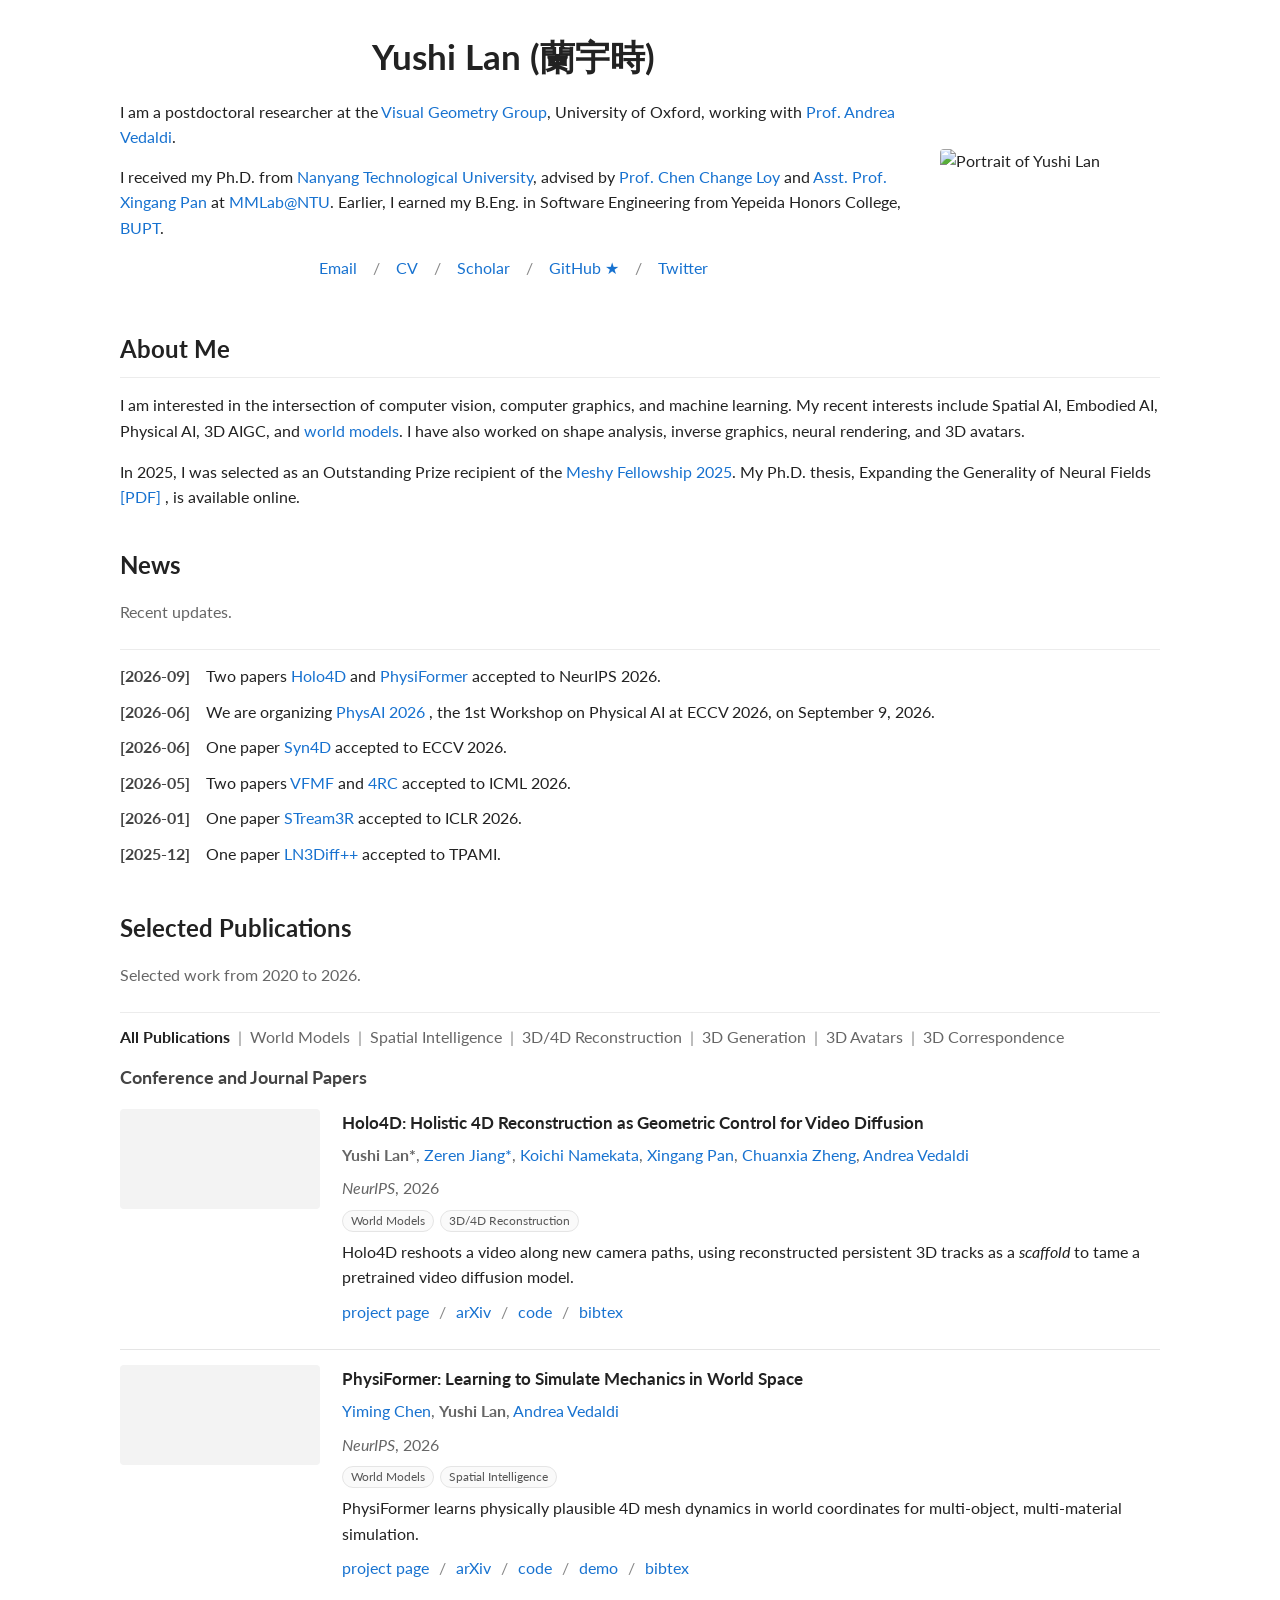
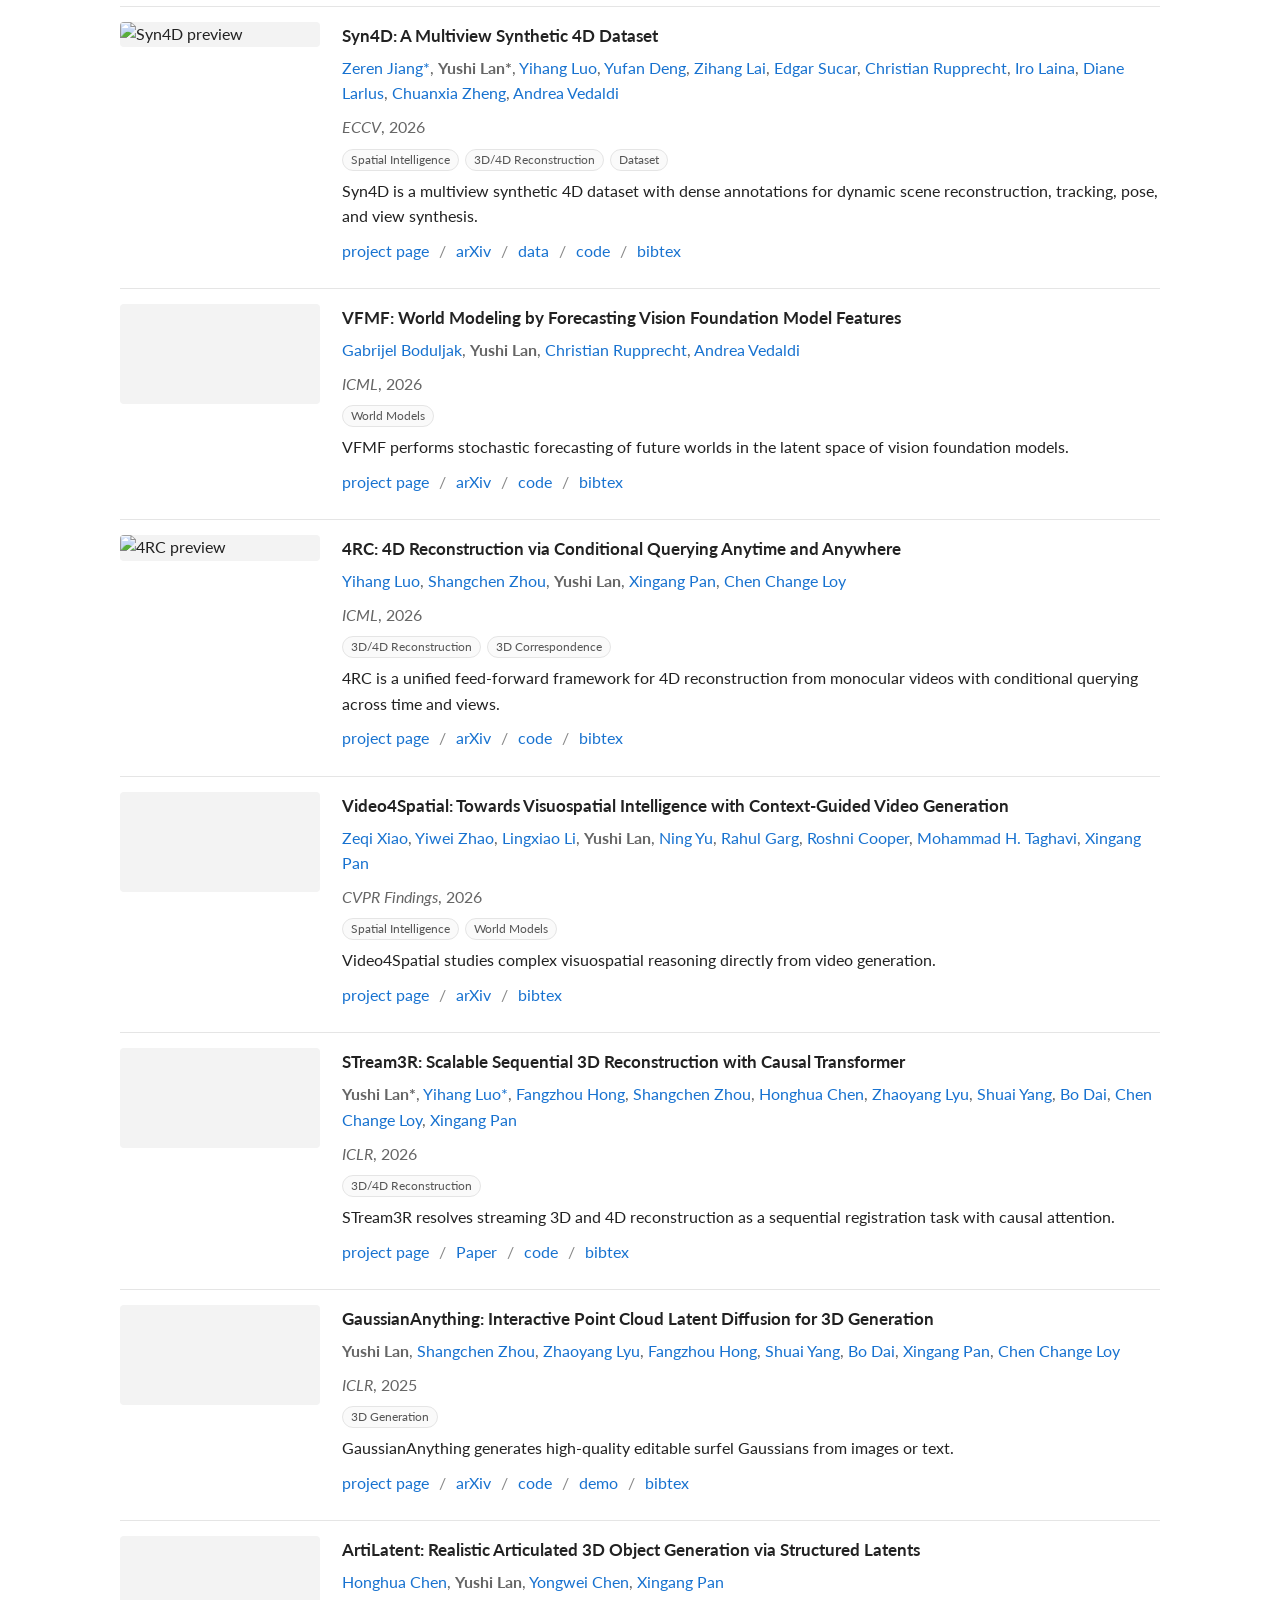
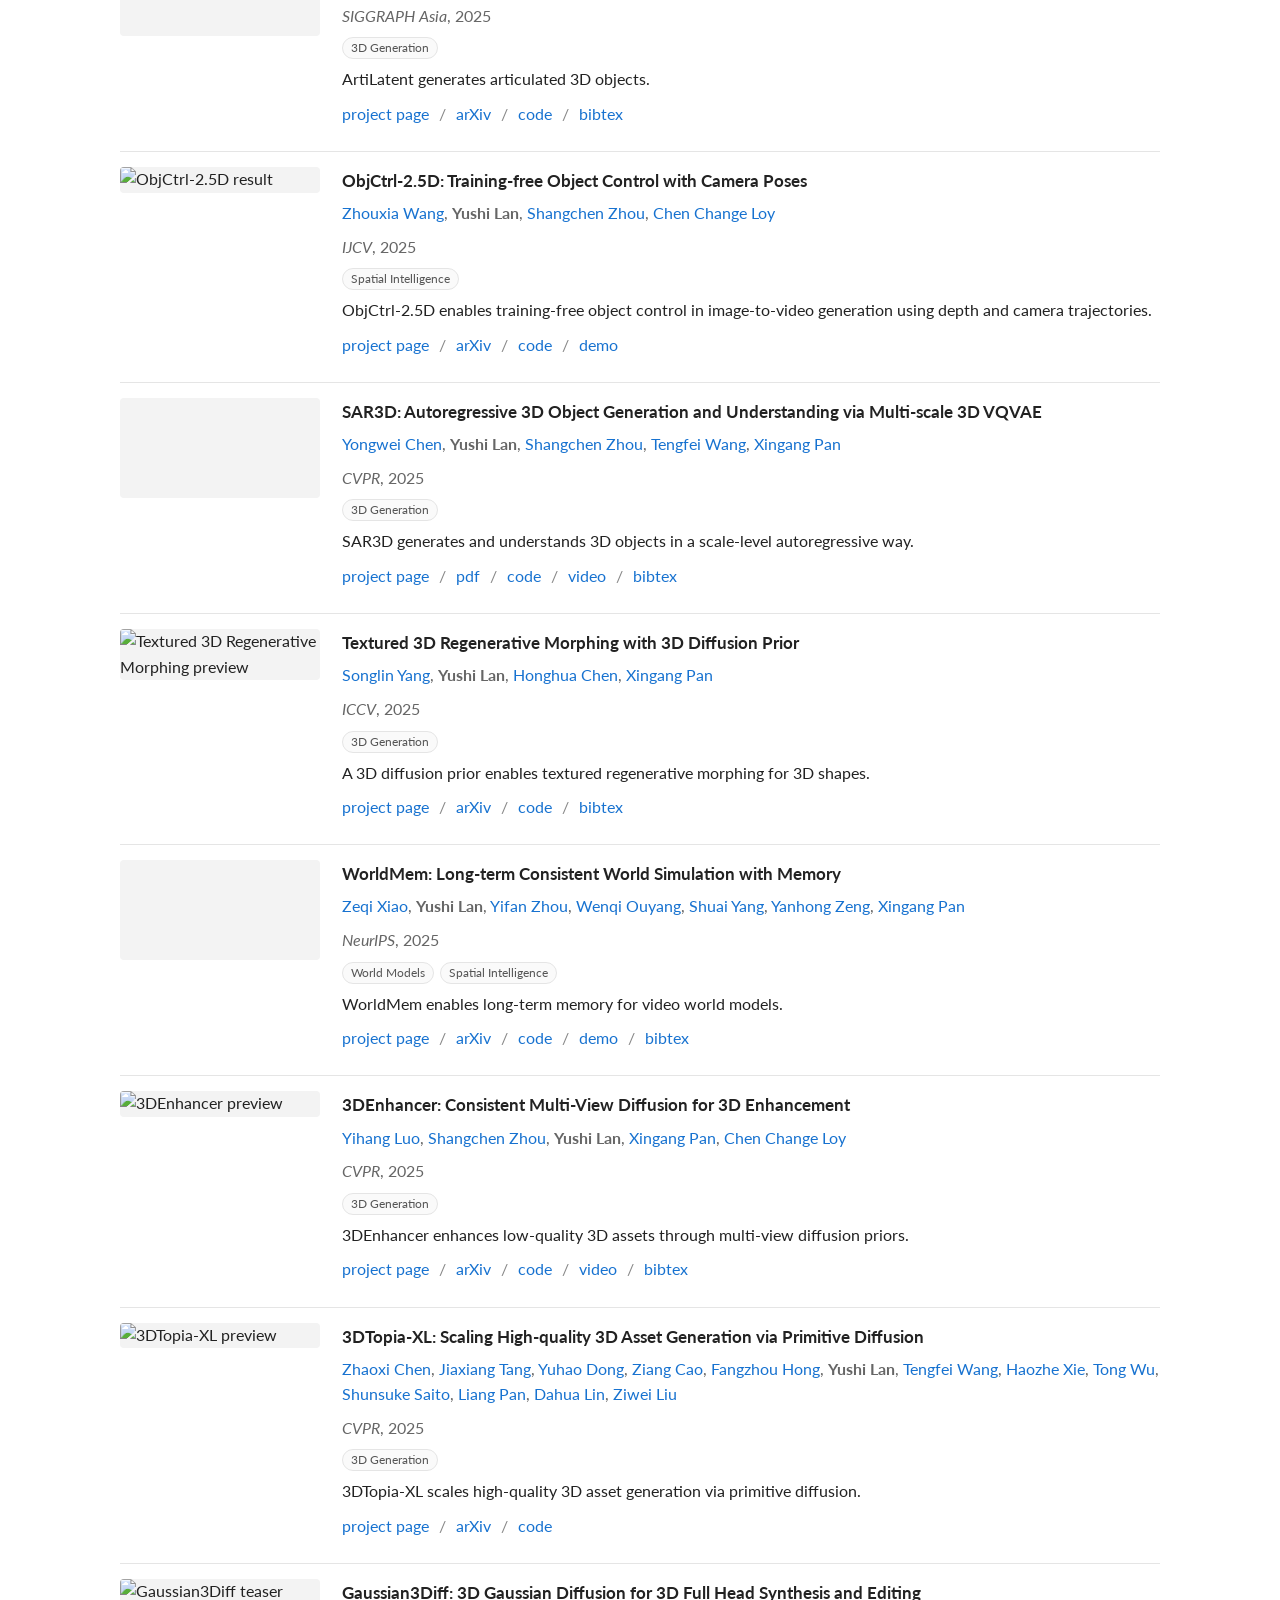
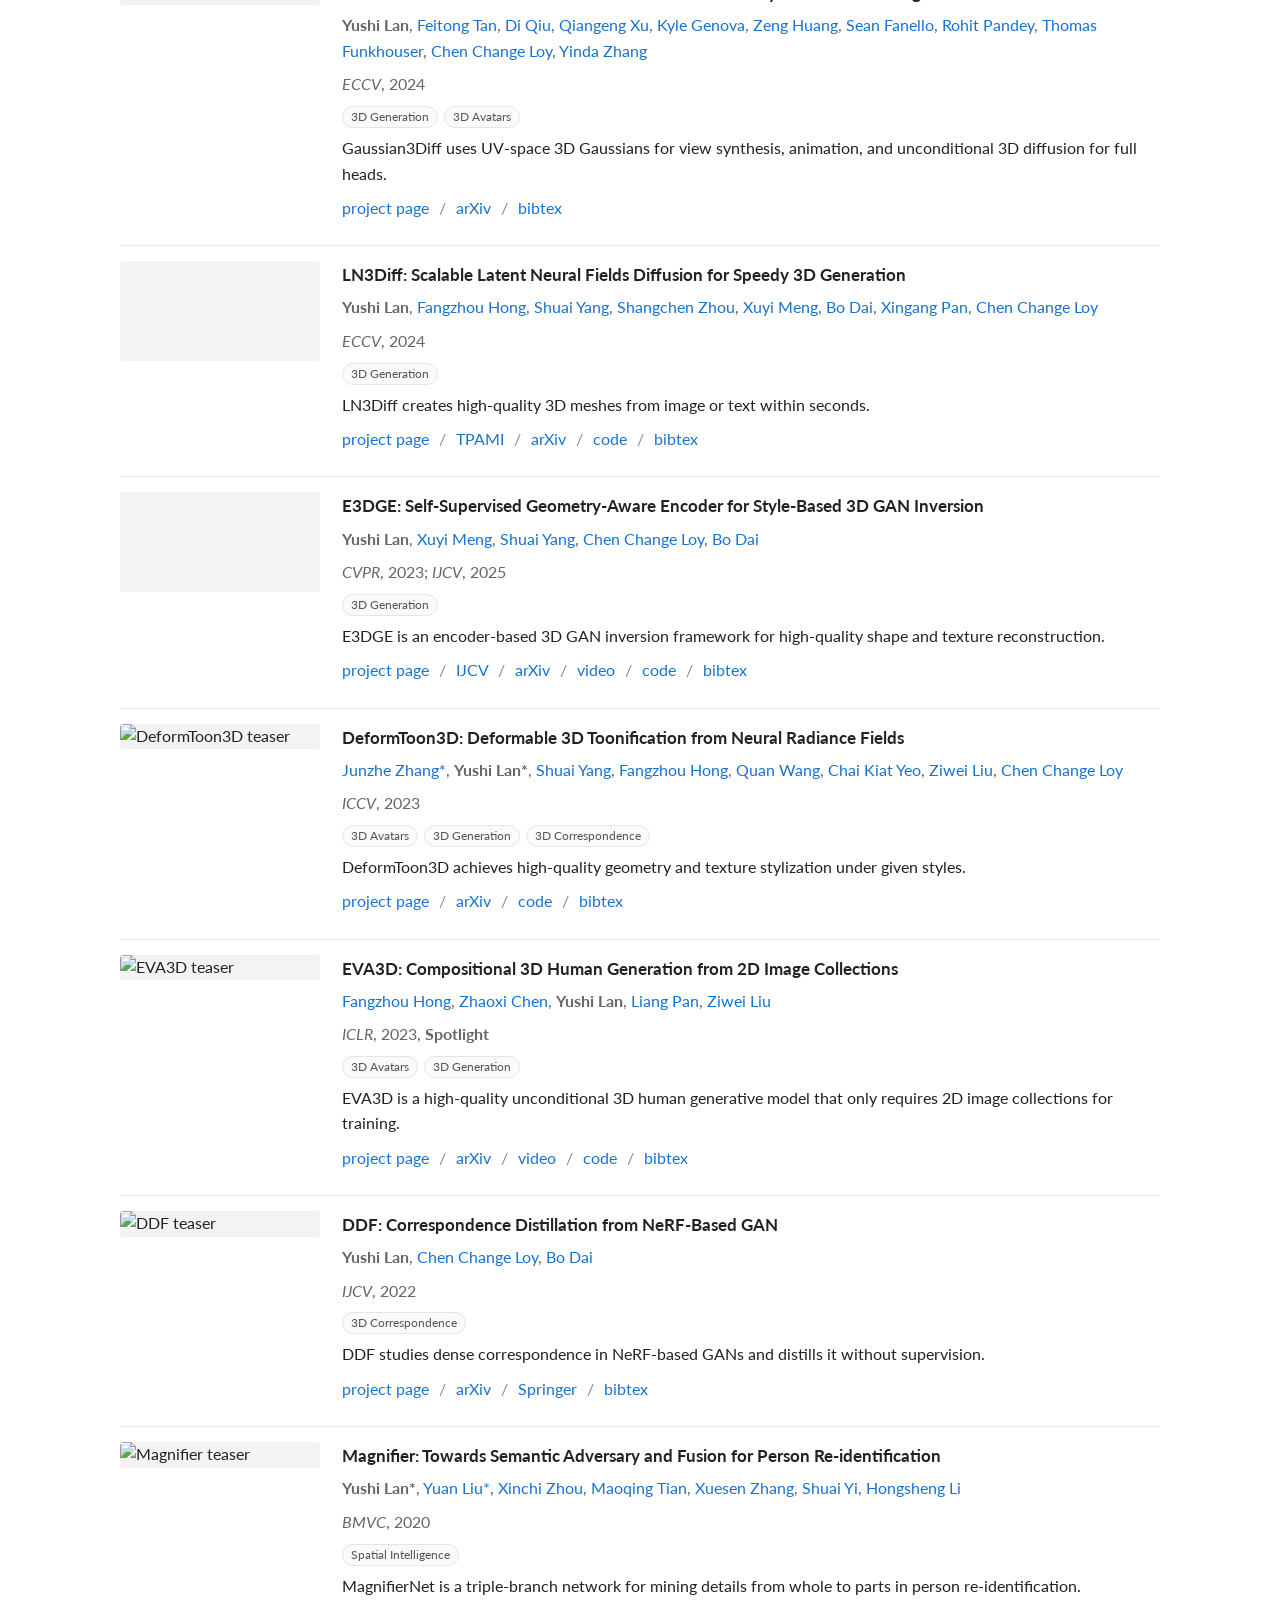
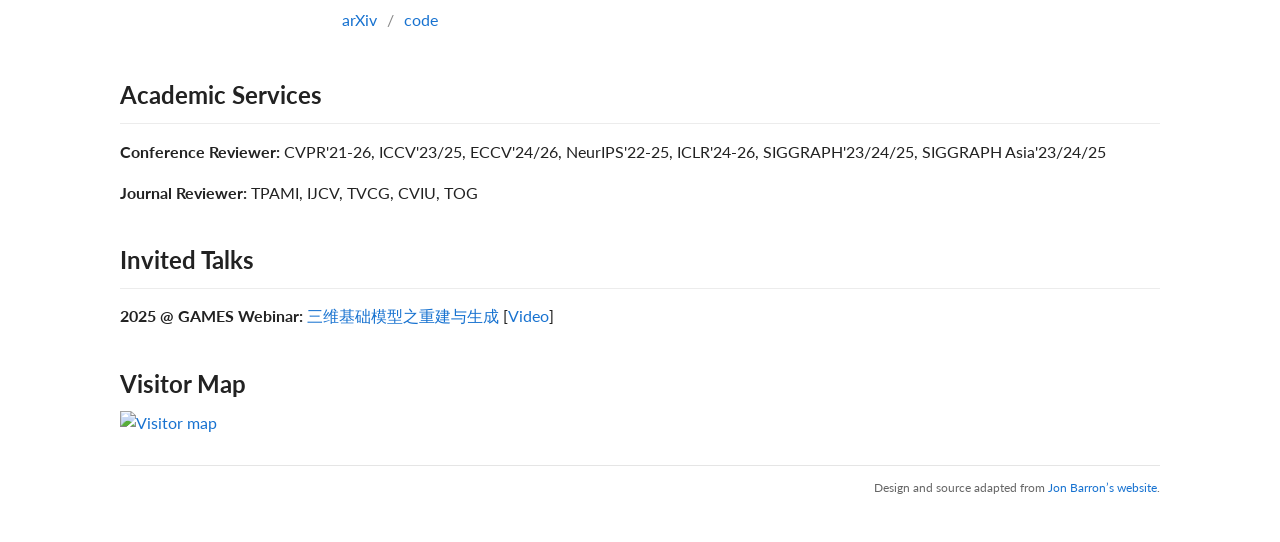
==== commit 4f689358: "NeurIPS 2026 update: add Holo4D (thumb video, arXiv link, bib), news, PhysiFormer to conference pape" ====
--- a/index.html
+++ b/index.html
@@ -100,10 +100,20 @@
         <div class="news-scroll">
         <ul class="news-list">
           <li>
+            <span class="news-date">[2026-09]</span>
+            <span>
+              Two papers
+              <a href="https://nirvanalan.github.io/projects/holo4d/">Holo4D</a>
+              and
+              <a href="https://yimingc9.github.io/physiformer/">PhysiFormer</a>
+              accepted to NeurIPS 2026.
+            </span>
+          </li>
+          <li>
             <span class="news-date">[2026-06]</span>
             <span>
               We are organizing
-              <a href="https://nirvanalan.github.io/projects/eccv26-physicalAI-workshop/">
+              <a href="https://phys-ai-workshop.github.io/eccv26/">
                 PhysAI 2026
               </a>,
               the 1st Workshop on Physical AI at ECCV 2026, on September 9, 2026.
@@ -304,14 +314,65 @@
         </p>
 
         <div class="publication-list">
-          <!-- Preprint Papers section hidden after Syn4D moved to Conference and Journal Papers. -->
-          <h3 class="publication-subtitle">Preprint Papers</h3>
-
+          <!-- Preprint Papers section hidden after PhysiFormer moved to Conference and Journal Papers (NeurIPS 2026). -->
+          <!-- <h3 class="publication-subtitle">Preprint Papers</h3>
           <div class="publication-group" data-sort-strategy="author-rank-year">
+          </div> -->
+
+          <h3 class="publication-subtitle">Conference and Journal Papers</h3>
+
+          <div class="publication-group" data-sort-strategy="year-author-rank">
+          <article
+            class="publication"
+            data-author-rank="1"
+            data-tags="world-models 3d-4d-reconstruction"
+            data-month="12"
+            data-title="Holo4D"
+            data-year="2026"
+          >
+            <div class="publication-media">
+              <video autoplay loop muted playsinline preload="metadata">
+                <source src="images/holo4d/holo4d-thumb.mp4" type="video/mp4">
+              </video>
+            </div>
+            <div class="publication-content">
+              <h3>
+                <a href="https://nirvanalan.github.io/projects/holo4d/">
+                  Holo4D: Holistic 4D Reconstruction as Geometric Control for
+                  Video Diffusion
+                </a>
+              </h3>
+              <p class="meta">
+                <strong>Yushi Lan*</strong>,
+                <a href="https://jzr99.github.io/">Zeren Jiang*</a>,
+                <a href="https://kmcode1.github.io/">Koichi Namekata</a>,
+                <a href="https://xingangpan.github.io/">Xingang Pan</a>,
+                <a href="https://chuanxiaz.com/">Chuanxia Zheng</a>,
+                <a href="https://www.robots.ox.ac.uk/~vedaldi/">Andrea Vedaldi</a>
+              </p>
+              <p class="meta"><em>NeurIPS</em>, 2026</p>
+              <p>
+                Holo4D reshoots a video along new camera paths, using reconstructed
+                persistent 3D tracks as a <em>scaffold</em> to tame a pretrained video
+                diffusion model.
+              </p>
+              <p class="links">
+                <a href="https://nirvanalan.github.io/projects/holo4d/">project page</a>
+                <span>/</span>
+                <a href="https://arxiv.org/abs/2610.25276">arXiv</a>
+                <span>/</span>
+                <a href="https://github.com/NIRVANALAN/Holo4D">code</a>
+                <span>/</span>
+                <a class="bibtex-link" href="data/bib/holo4d.bib">bibtex</a>
+              </p>
+            </div>
+          </article>
+
           <article
             class="publication publication-after-subtitle"
             data-author-rank="2"
-            data-tags="world-models spatial-intelligence 3d-4d-reconstruction Dataset"
+            data-tags="world-models spatial-intelligence"
+            data-month="12"
             data-title="PhysiFormer"
             data-year="2026"
           >
@@ -334,7 +395,8 @@
                 <strong>Yushi Lan</strong>,
                 <a href="https://www.robots.ox.ac.uk/~vedaldi/people.html">Andrea Vedaldi</a>
               </p>
-              <p class="meta"><em>arXiv</em>, 2026</p>
+              <!-- Previously listed as arXiv, 2026. -->
+              <p class="meta"><em>NeurIPS</em>, 2026</p>
               <p>
                 PhysiFormer learns physically plausible 4D mesh dynamics in world
                 coordinates for multi-object, multi-material simulation.
@@ -352,16 +414,13 @@
               </p>
             </div>
           </article>
-          </div>
-
-          <h3 class="publication-subtitle">Conference and Journal Papers</h3>
-
-          <div class="publication-group" data-sort-strategy="year-author-rank">
+
           <!-- Syn4D is co-first authored and featured before STream3R in the 2026 list. -->
           <article
             class="publication publication-after-subtitle"
             data-author-rank="0"
             data-tags="spatial-intelligence 3d-4d-reconstruction Dataset"
+            data-month="9"
             data-title="Syn4D"
             data-year="2026"
           >
@@ -415,6 +474,7 @@
             class="publication publication-after-subtitle"
             data-author-rank="3"
             data-tags="3d-4d-reconstruction 3d-correspondence"
+            data-month="7"
             data-title="4RC"
             data-year="2026"
           >
@@ -462,6 +522,7 @@
             class="publication"
             data-author-rank="2"
             data-tags="world-models"
+            data-month="7"
             data-title="VFMF"
             data-year="2026"
           >
@@ -504,6 +565,7 @@
             class="publication"
             data-author-rank="4"
             data-tags="spatial-intelligence world-models"
+            data-month="6"
             data-title="Video4Spatial"
             data-year="2026"
           >
@@ -553,6 +615,7 @@
             class="publication"
             data-author-rank="1"
             data-tags="3d-4d-reconstruction"
+            data-month="4"
             data-title="STream3R"
             data-year="2026"
           >
@@ -1584,6 +1647,12 @@
           if (yearA !== yearB) {
             return yearB - yearA;
           }
+          // Within a year, newer venues first (data-month = conference month).
+          const monthA = Number(a.dataset.month || "0");
+          const monthB = Number(b.dataset.month || "0");
+          if (monthA !== monthB) {
+            return monthB - monthA;
+          }
           if (authorRankA !== authorRankB) {
             return authorRankA - authorRankB;
           }
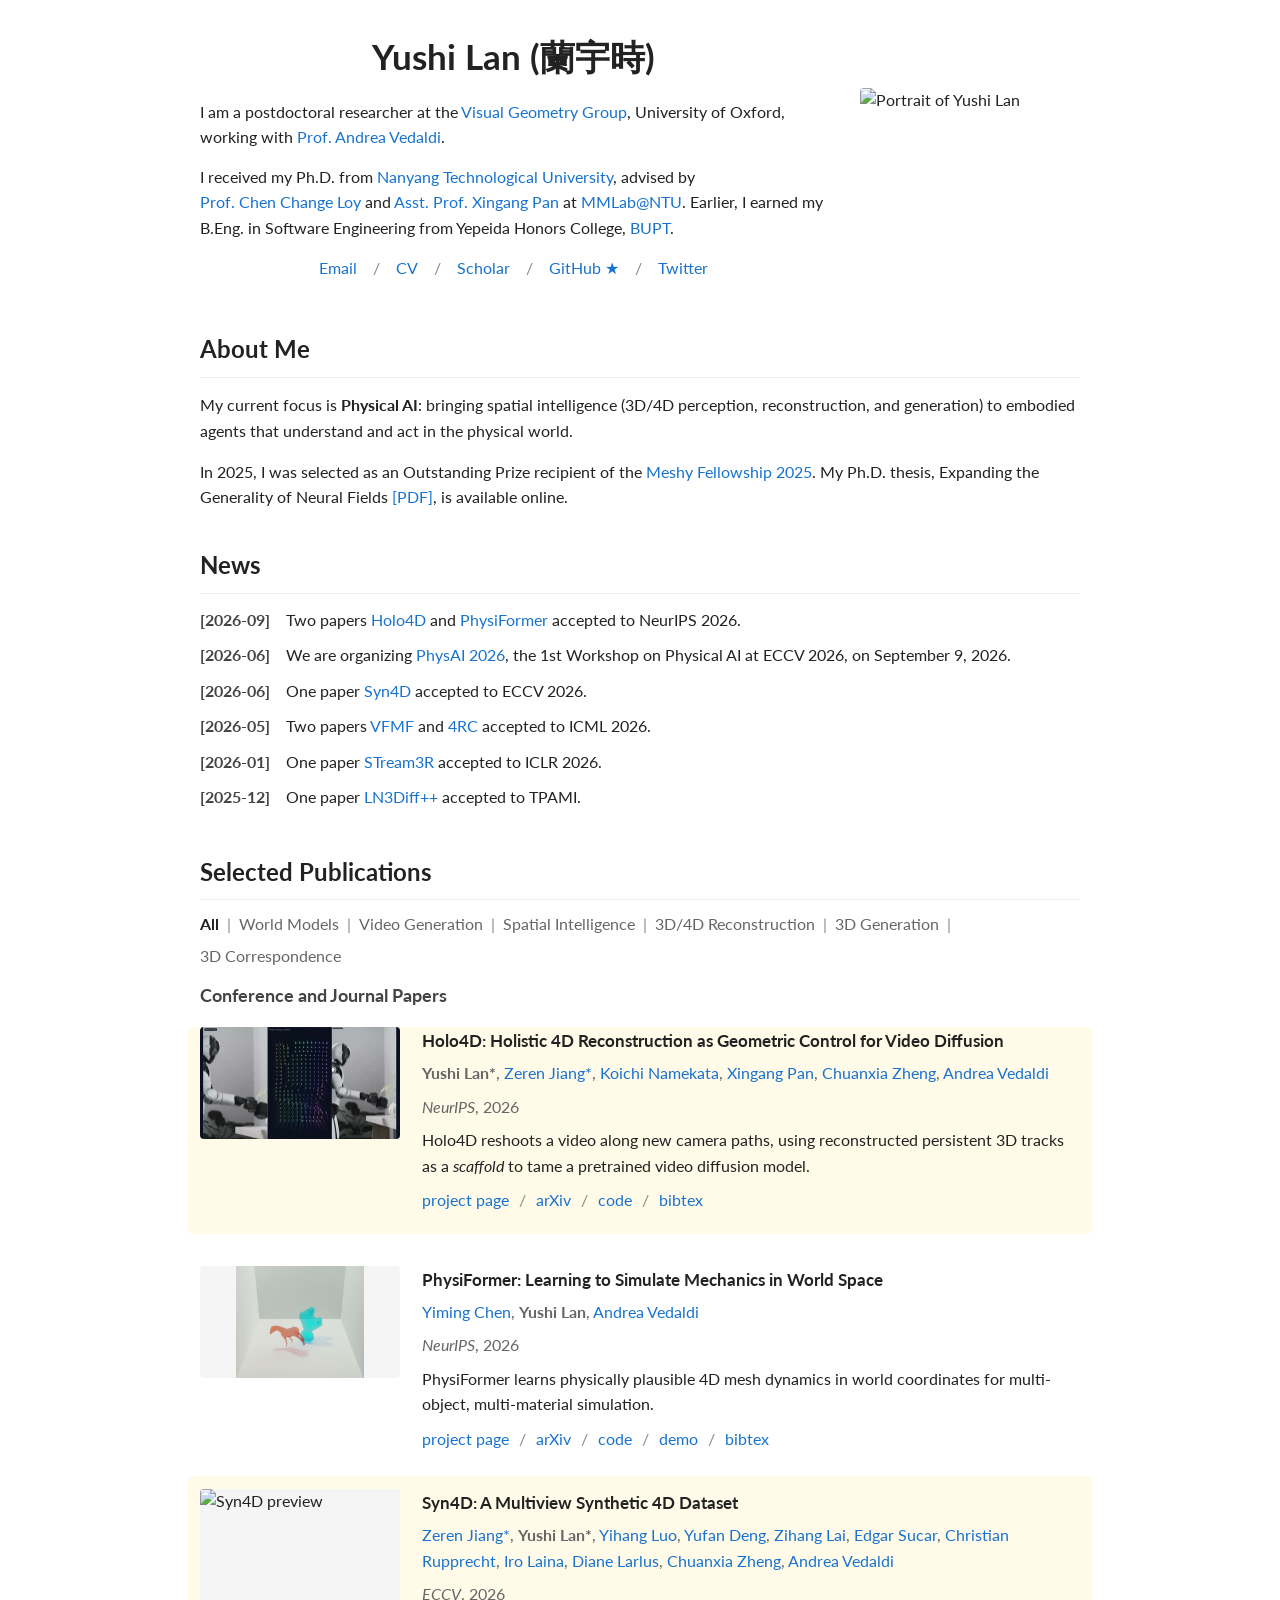
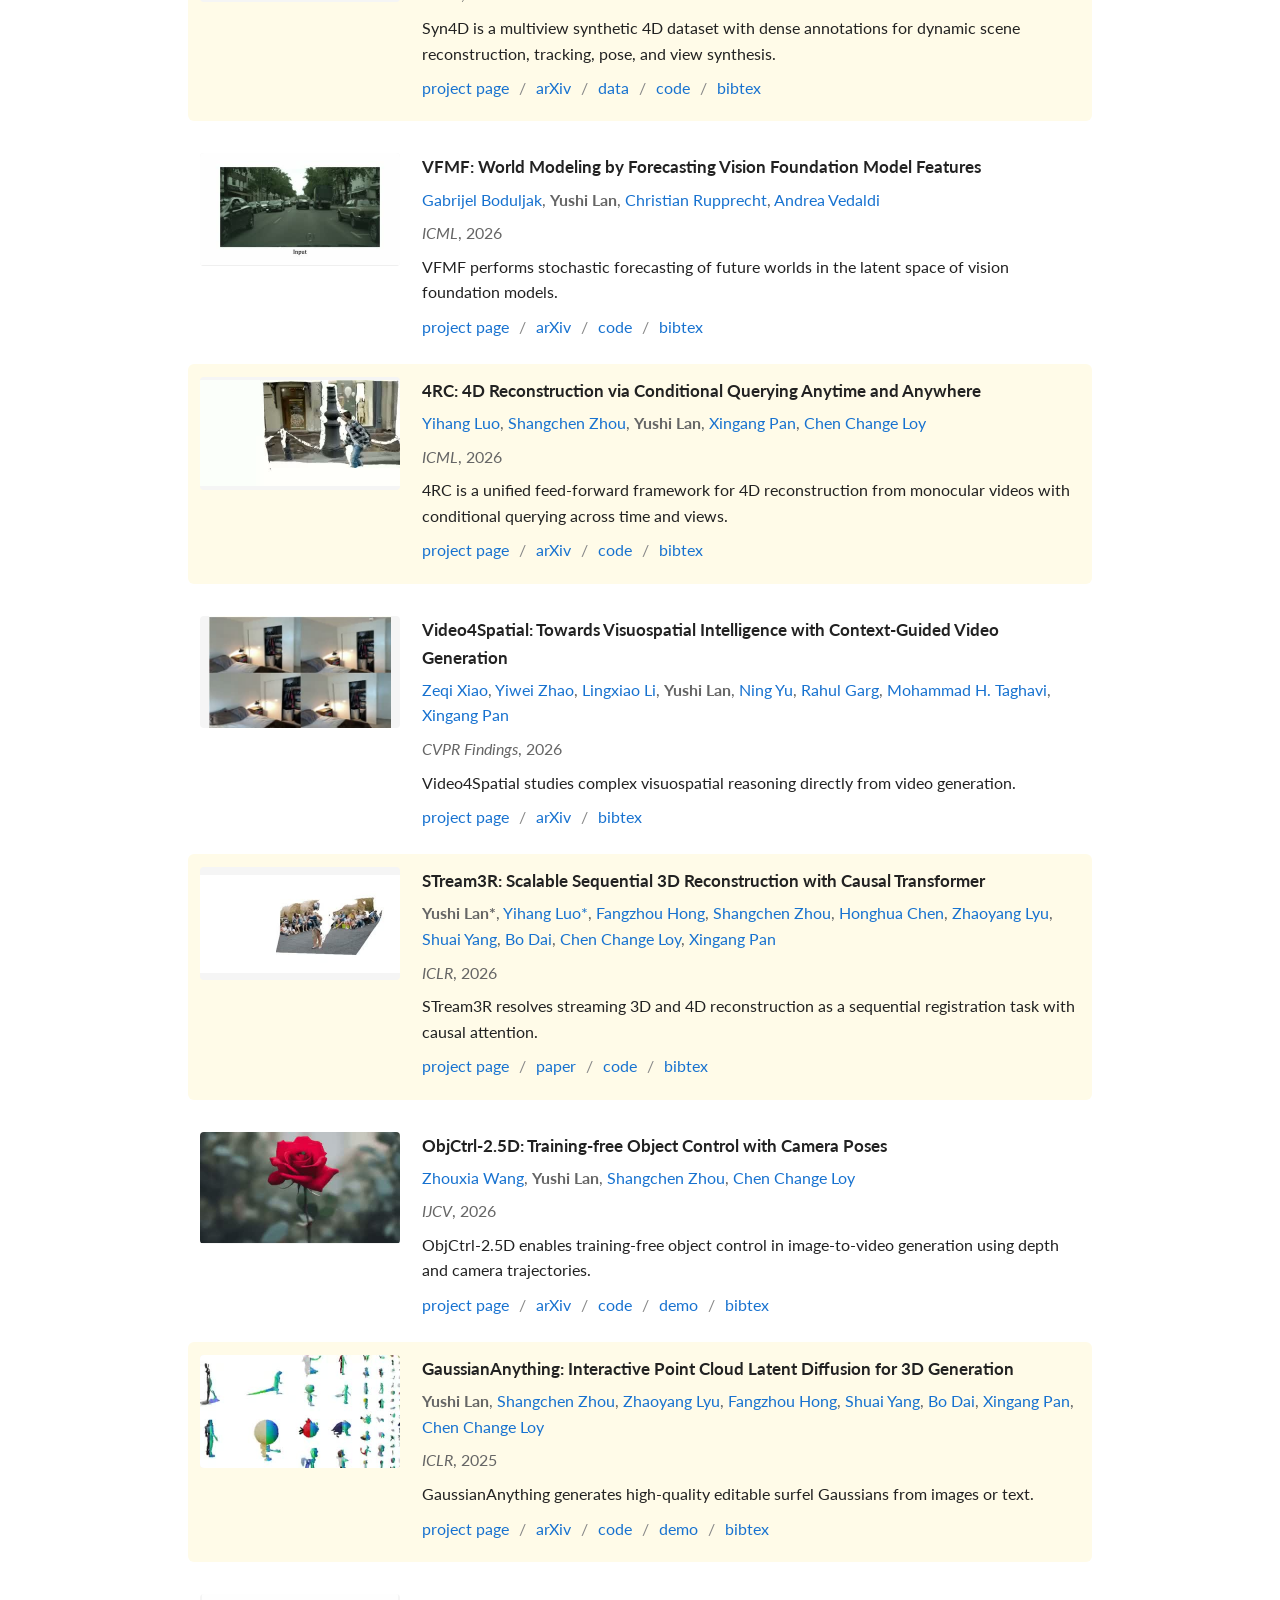
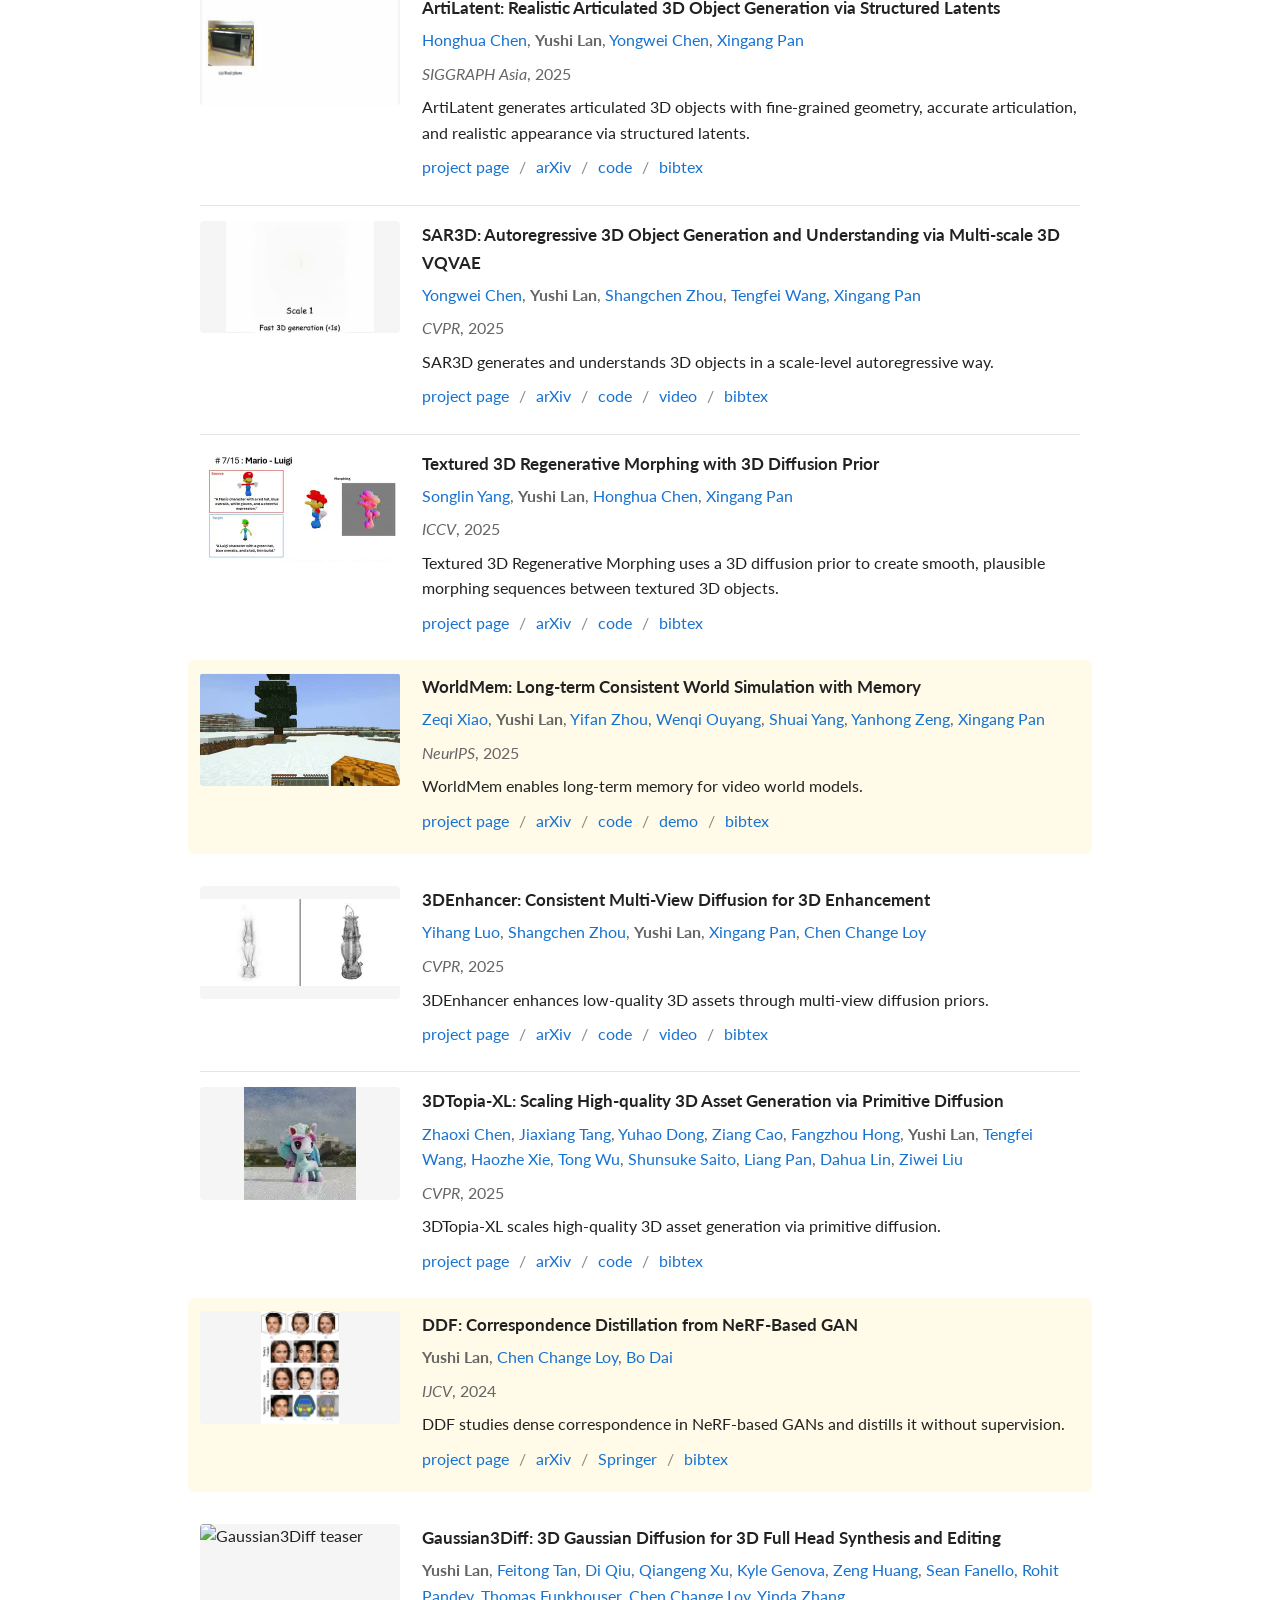
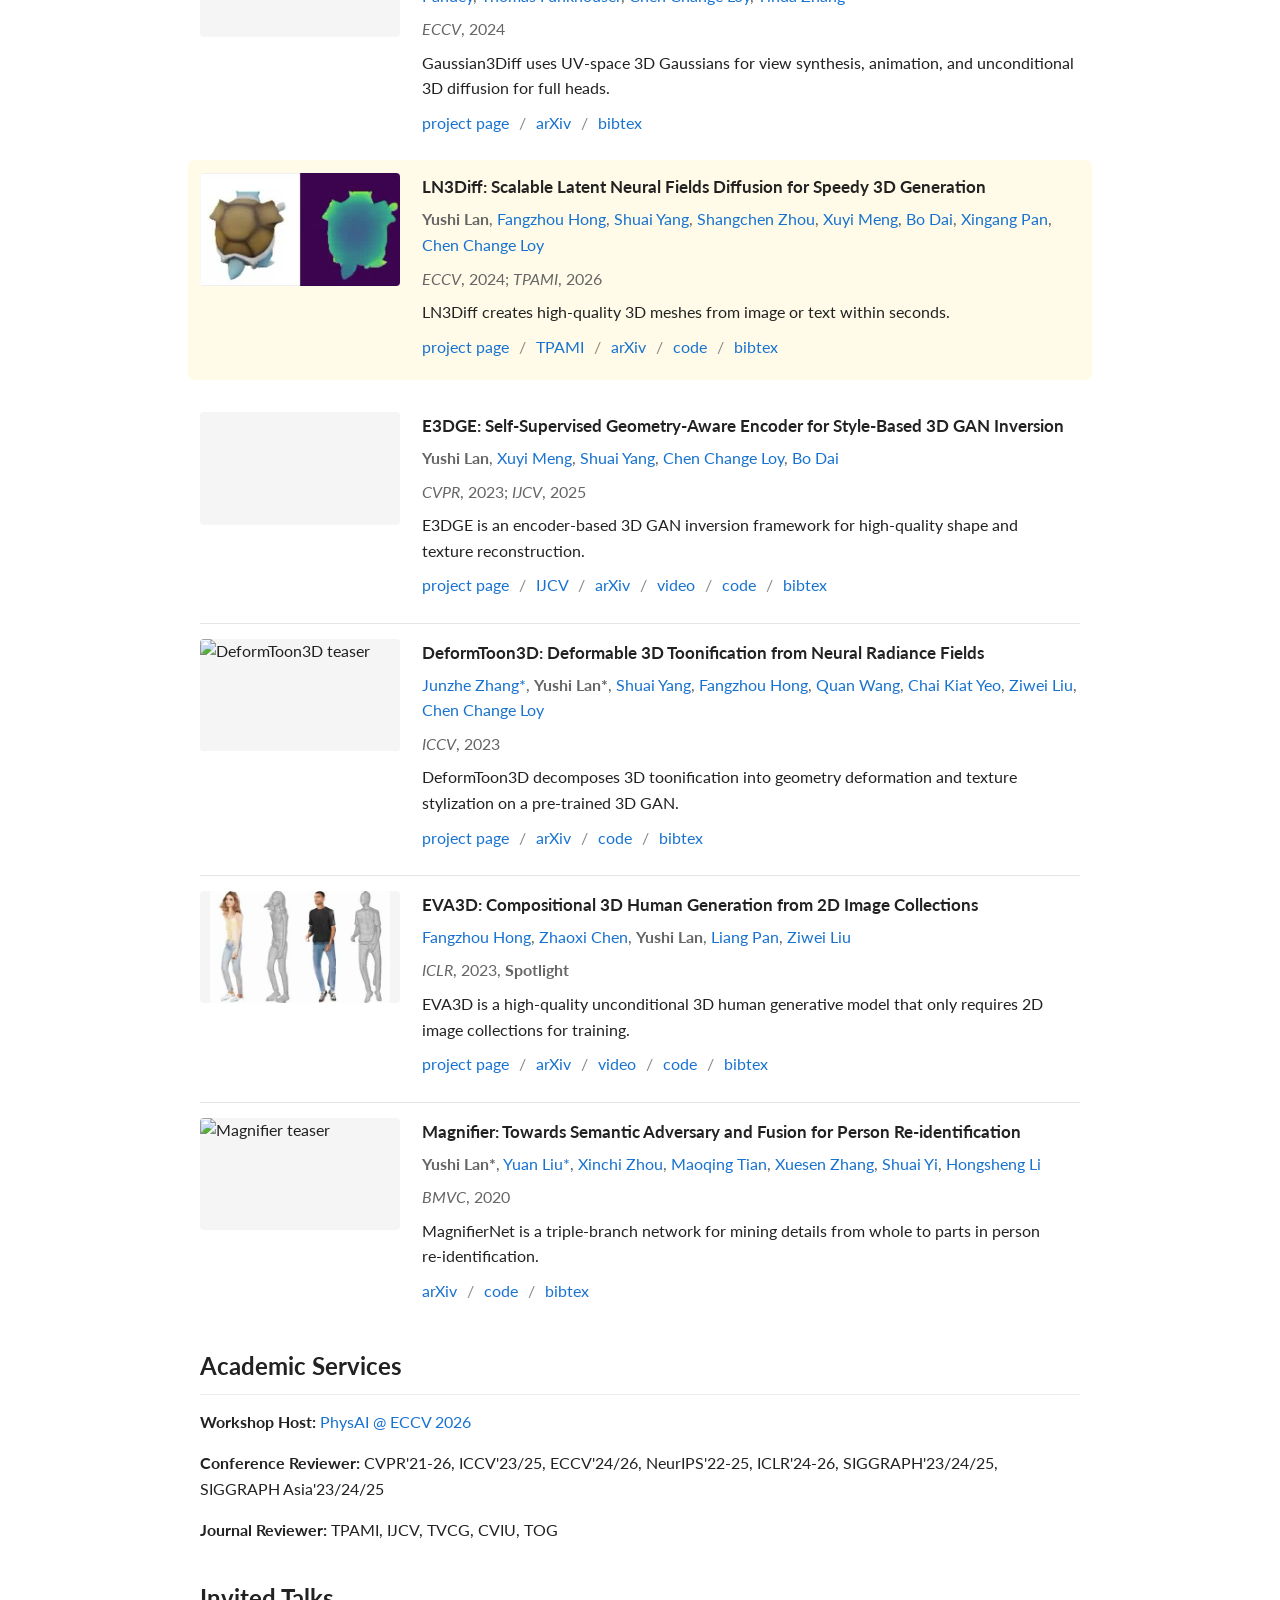
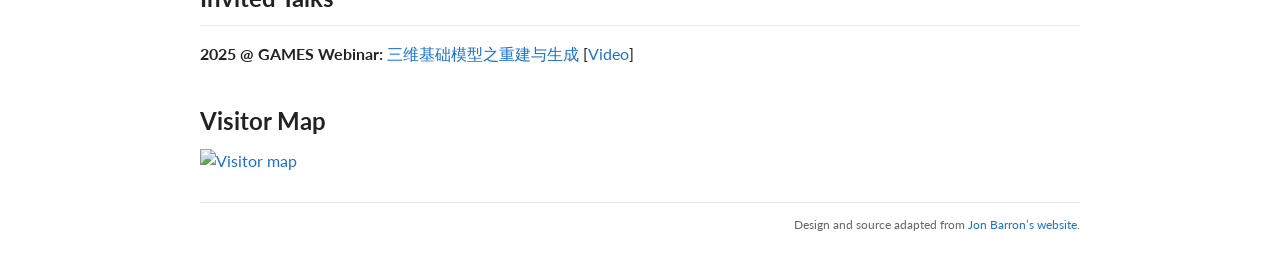
==== commit 166604ea: "Homepage refresh: tags, layout, faster media, official BibTeX - Tags: merge 3D Avatars into 3D Gener" ====
--- a/index.html
+++ b/index.html
@@ -30,15 +30,15 @@
             I am a postdoctoral researcher at the
             <a href="https://www.robots.ox.ac.uk/~vgg/">Visual Geometry Group</a>,
             University of Oxford, working with
-            <a href="https://www.robots.ox.ac.uk/~vedaldi/">Prof. Andrea Vedaldi</a>.
+            <a href="https://www.robots.ox.ac.uk/~vedaldi/">Prof.&nbsp;Andrea&nbsp;Vedaldi</a>.
           </p>
           <p>
             I received my Ph.D. from
             <a href="https://www.ntu.edu.sg/">Nanyang Technological University</a>,
             advised by
-            <a href="https://www.mmlab-ntu.com/person/ccloy/">Prof. Chen Change Loy</a>
+            <a href="https://www.mmlab-ntu.com/person/ccloy/">Prof.&nbsp;Chen&nbsp;Change&nbsp;Loy</a>
             and
-            <a href="https://xingangpan.github.io/">Asst. Prof. Xingang Pan</a>
+            <a href="https://xingangpan.github.io/">Asst.&nbsp;Prof.&nbsp;Xingang&nbsp;Pan</a>
             at <a href="https://www.mmlab-ntu.com">MMLab@NTU</a>. Earlier, I earned my
             B.Eng. in Software Engineering from Yepeida Honors College,
             <a href="https://www.bupt.edu.cn">BUPT</a>.
@@ -62,6 +62,8 @@
             class="profile-image"
             src="images/yslan-indo.jpeg"
             alt="Portrait of Yushi Lan"
+            width="1466"
+            height="978"
           >
         </div>
       </header>
@@ -70,6 +72,7 @@
         <div class="section-header">
           <h2>About Me</h2>
         </div>
+        <!-- Previous version:
         <p>
           I am interested in the intersection of computer vision, computer graphics,
           and machine learning. My recent interests include Spatial AI, Embodied AI,
@@ -78,6 +81,12 @@
           worked on shape analysis, inverse graphics, neural rendering, and 3D
           avatars.
         </p>
+        -->
+        <p>
+          My current focus is <strong>Physical&nbsp;AI</strong>: bringing spatial
+          intelligence (3D/4D perception, reconstruction, and generation) to embodied
+          agents that understand and act in the physical world.
+        </p>
         <p>
           In 2025, I was selected as an Outstanding Prize recipient of the
           <a href="https://www.meshy.ai/blog/fellowship-2025">Meshy Fellowship 2025</a>.
@@ -85,9 +94,7 @@
           Expanding the Generality of Neural Fields
           <a
             href="https://dr.ntu.edu.sg/server/api/core/bitstreams/1c6b00da-46f6-4572-b08d-c04a6b81e00c/content"
-          >
-            [PDF]
-          </a>,
+          >[PDF]</a>,
           is available online.
         </p>
       </section>
@@ -95,7 +102,7 @@
       <section class="section">
         <div class="section-header">
           <h2>News</h2>
-          <p>Recent updates.</p>
+          <!-- <p>Recent updates.</p> -->
         </div>
         <div class="news-scroll">
         <ul class="news-list">
@@ -113,9 +120,7 @@
             <span class="news-date">[2026-06]</span>
             <span>
               We are organizing
-              <a href="https://phys-ai-workshop.github.io/eccv26/">
-                PhysAI 2026
-              </a>,
+              <a href="https://phys-ai-workshop.github.io/eccv26/">PhysAI 2026</a>,
               the 1st Workshop on Physical AI at ECCV 2026, on September 9, 2026.
             </span>
           </li>
@@ -281,15 +286,19 @@
       <section class="section" id="publications">
         <div class="section-header">
           <h2>Selected Publications</h2>
-          <p>Selected work from 2020 to 2026.</p>
+          <!-- <p>Selected work from 2020 to 2026.</p> -->
         </div>
         <p class="publication-filters" aria-label="Publication filters">
           <a class="publication-filter is-active" href="#publications" data-filter="all">
-            All Publications
+            All
           </a>
           <span>|</span>
           <a class="publication-filter" href="#publications" data-filter="world-models">
             World Models
+          </a>
+          <span>|</span>
+          <a class="publication-filter" href="#publications" data-filter="video-generation">
+            Video Generation
           </a>
           <span>|</span>
           <a class="publication-filter" href="#publications" data-filter="spatial-intelligence">
@@ -304,10 +313,12 @@
             3D Generation
           </a>
           <span>|</span>
+          <!-- 3D Avatars merged into 3D Generation.
           <a class="publication-filter" href="#publications" data-filter="3d-avatars">
             3D Avatars
           </a>
           <span>|</span>
+          -->
           <a class="publication-filter" href="#publications" data-filter="3d-correspondence">
             3D Correspondence
           </a>
@@ -323,15 +334,15 @@
 
           <div class="publication-group" data-sort-strategy="year-author-rank">
           <article
-            class="publication"
+            class="publication publication-highlight"
             data-author-rank="1"
-            data-tags="world-models 3d-4d-reconstruction"
+            data-tags="video-generation spatial-intelligence 3d-4d-reconstruction"
             data-month="12"
             data-title="Holo4D"
             data-year="2026"
           >
             <div class="publication-media">
-              <video autoplay loop muted playsinline preload="metadata">
+              <video loop muted playsinline preload="none" poster="images/posters/holo4d.jpg">
                 <source src="images/holo4d/holo4d-thumb.mp4" type="video/mp4">
               </video>
             </div>
@@ -377,7 +388,7 @@
             data-year="2026"
           >
             <div class="publication-media">
-              <video autoplay loop muted playsinline preload="metadata">
+              <video loop muted playsinline preload="none" poster="images/posters/physiformer.jpg">
                 <source
                   src="https://yimingc9.github.io/assets/videos/all_mat_chained.mp4"
                   type="video/mp4"
@@ -417,7 +428,7 @@
 
           <!-- Syn4D is co-first authored and featured before STream3R in the 2026 list. -->
           <article
-            class="publication publication-after-subtitle"
+            class="publication publication-after-subtitle publication-highlight"
             data-author-rank="0"
             data-tags="spatial-intelligence 3d-4d-reconstruction Dataset"
             data-month="9"
@@ -471,7 +482,7 @@
           </article>
 
           <article
-            class="publication publication-after-subtitle"
+            class="publication publication-after-subtitle publication-highlight"
             data-author-rank="3"
             data-tags="3d-4d-reconstruction 3d-correspondence"
             data-month="7"
@@ -479,11 +490,10 @@
             data-year="2026"
           >
             <div class="publication-media">
-              <img
-                src="https://shangchenzhou.com/assets/img/papers/4RC.gif"
-                alt="4RC preview"
-                loading="lazy"
-              >
+              <!-- Was hotlinked GIF: https://shangchenzhou.com/assets/img/papers/4RC.gif -->
+              <video loop muted playsinline preload="none" poster="images/posters/4rc.jpg" aria-label="4RC preview">
+                <source src="images/thumbs/4rc.mp4" type="video/mp4">
+              </video>
             </div>
             <div class="publication-content">
               <h3>
@@ -527,7 +537,7 @@
             data-year="2026"
           >
             <div class="publication-media">
-              <video autoplay loop muted playsinline preload="metadata">
+              <video loop muted playsinline preload="none" poster="images/posters/vfmf.jpg">
                 <source src="images/vfmf/vfmf-thumb.mp4" type="video/mp4">
               </video>
             </div>
@@ -564,13 +574,13 @@
           <article
             class="publication"
             data-author-rank="4"
-            data-tags="spatial-intelligence world-models"
+            data-tags="world-models video-generation spatial-intelligence"
             data-month="6"
             data-title="Video4Spatial"
             data-year="2026"
           >
             <div class="publication-media">
-              <video autoplay loop muted playsinline preload="metadata">
+              <video loop muted playsinline preload="none" poster="images/posters/video4spatial.jpg">
                 <source
                   src="https://xizaoqu.github.io/images/video4spatial.mp4"
                   type="video/mp4"
@@ -591,7 +601,7 @@
                 <strong>Yushi Lan</strong>,
                 <a href="https://ningyu1991.github.io/">Ning Yu</a>,
                 <a href="https://rahuldotgarg.appspot.com/">Rahul Garg</a>,
-                <a href="https://www.linkedin.com/in/roshni-cooper/">Roshni Cooper</a>,
+                <!-- Not in the official CVPR Findings author list: <a href="https://www.linkedin.com/in/roshni-cooper/">Roshni Cooper</a>, -->
                 <a href="https://scholar.google.com/citations?user=Qpjm3JQAAAAJ&amp;hl=en">Mohammad H. Taghavi</a>,
                 <a href="https://xingangpan.github.io/">Xingang Pan</a>
               </p>
@@ -612,7 +622,7 @@
           </article>
 
           <article
-            class="publication"
+            class="publication publication-highlight"
             data-author-rank="1"
             data-tags="3d-4d-reconstruction"
             data-month="4"
@@ -620,7 +630,7 @@
             data-year="2026"
           >
             <div class="publication-media">
-              <video autoplay loop muted playsinline preload="metadata">
+              <video loop muted playsinline preload="none" poster="images/posters/stream3r.jpg">
                 <source src="images/stream3r/dancing_wo_camera.mp4" type="video/mp4">
               </video>
             </div>
@@ -653,7 +663,7 @@
                 <span>/</span>
                 <!-- <a href="https://arxiv.org/abs/2508.10893">arXiv</a>
                 <span>/</span> -->
-                <a href="https://openreview.net/pdf?id=RTTYGeC2Io">Paper</a>
+                <a href="https://openreview.net/pdf?id=RTTYGeC2Io">paper</a>
                 <span>/</span>
                 <a href="https://github.com/NIRVANALAN/STream3R">code</a>
                 <span>/</span>
@@ -665,15 +675,15 @@
           </article>
 
           <article
-            class="publication"
+            class="publication publication-highlight"
             data-author-rank="1"
             data-tags="3d-generation"
             data-title="GaussianAnything"
             data-year="2025"
           >
             <div class="publication-media">
-              <video autoplay loop muted playsinline preload="metadata">
-                <source src="images/GA/GaussianAnything.mp4" type="video/mp4">
+              <video loop muted playsinline preload="none" poster="images/posters/gaussiananything.jpg">
+                <source src="images/GA/GaussianAnything-thumb.mp4" type="video/mp4">
               </video>
             </div>
             <div class="publication-content">
@@ -722,7 +732,7 @@
             data-year="2025"
           >
             <div class="publication-media">
-              <video autoplay loop muted playsinline preload="metadata">
+              <video loop muted playsinline preload="none" poster="images/posters/artilatent.jpg">
                 <source
                   src="https://xingangpan.github.io/picture/ArtiLatent.mp4"
                   type="video/mp4"
@@ -743,7 +753,11 @@
                 <a href="https://xingangpan.github.io/">Xingang Pan</a>
               </p>
               <p class="meta"><em>SIGGRAPH Asia</em>, 2025</p>
-              <p>ArtiLatent generates articulated 3D objects.</p>
+              <!-- Was: ArtiLatent generates articulated 3D objects. -->
+              <p>
+                ArtiLatent generates articulated 3D objects with fine-grained geometry,
+                accurate articulation, and realistic appearance via structured latents.
+              </p>
               <p class="links">
                 <a href="https://chenhonghua.github.io/MyProjects/ArtiLatent/">
                   project page
@@ -759,14 +773,14 @@
           </article>
 
           <article
-            class="publication"
+            class="publication publication-highlight"
             data-author-rank="2"
-            data-tags="world-models spatial-intelligence"
+            data-tags="world-models video-generation spatial-intelligence"
             data-title="WorldMem"
             data-year="2025"
           >
             <div class="publication-media">
-              <video autoplay loop muted playsinline preload="metadata">
+              <video loop muted playsinline preload="none" poster="images/posters/worldmem.jpg">
                 <source src="https://xizaoqu.github.io/images/worldmem.mp4" type="video/mp4">
               </video>
             </div>
@@ -806,16 +820,16 @@
           <article
             class="publication"
             data-author-rank="2"
-            data-tags="spatial-intelligence"
+            data-tags="video-generation spatial-intelligence"
+            data-month="4"
             data-title="ObjCtrl-2.5D"
-            data-year="2025"
-          >
-            <div class="publication-media">
-              <img
-                src="https://wzhouxiff.github.io/projects/ObjCtrl-2.5D/assets/results/traj/rose_swing_demo_0_0.9_0.5_rescale2_k5_trajectory.gif"
-                alt="ObjCtrl-2.5D result"
-                loading="lazy"
-              >
+            data-year="2026"
+          >
+            <div class="publication-media">
+              <!-- Was hotlinked GIF: https://wzhouxiff.github.io/projects/ObjCtrl-2.5D/assets/results/traj/rose_swing_demo_0_0.9_0.5_rescale2_k5_trajectory.gif -->
+              <video loop muted playsinline preload="none" poster="images/posters/objctrl.jpg" aria-label="ObjCtrl-2.5D result">
+                <source src="images/thumbs/objctrl.mp4" type="video/mp4">
+              </video>
             </div>
             <div class="publication-content">
               <h3>
@@ -829,7 +843,8 @@
                 <a href="https://shangchenzhou.com/">Shangchen Zhou</a>,
                 <a href="https://www.mmlab-ntu.com/person/ccloy/">Chen Change Loy</a>
               </p>
-              <p class="meta"><em>IJCV</em>, 2025</p>
+              <!-- Previously: IJCV, 2025. -->
+              <p class="meta"><em>IJCV</em>, 2026</p>
               <p>
                 ObjCtrl-2.5D enables training-free object control in image-to-video
                 generation using depth and camera trajectories.
@@ -844,6 +859,8 @@
                 <a href="https://github.com/wzhouxiff/ObjCtrl-2.5D">code</a>
                 <span>/</span>
                 <a href="https://huggingface.co/spaces/yslan/ObjCtrl-2.5D">demo</a>
+                <span>/</span>
+                <a class="bibtex-link" href="data/bib/objctrl25d.bib">bibtex</a>
               </p>
             </div>
           </article>
@@ -856,11 +873,10 @@
             data-year="2025"
           >
             <div class="publication-media">
-              <img
-                src="https://songlin1998.github.io/images/publications/morphing.gif"
-                alt="Textured 3D Regenerative Morphing preview"
-                loading="lazy"
-              >
+              <!-- Was hotlinked GIF: https://songlin1998.github.io/images/publications/morphing.gif -->
+              <video loop muted playsinline preload="none" poster="images/posters/morphing.jpg" aria-label="Textured 3D Regenerative Morphing preview">
+                <source src="images/thumbs/morphing.mp4" type="video/mp4">
+              </video>
             </div>
             <div class="publication-content">
               <h3>
@@ -869,15 +885,16 @@
                 </a>
               </h3>
               <p class="meta">
-                <a href="https://shangchenzhou.com/">Songlin Yang</a>,
+                <a href="https://songlin1998.github.io/">Songlin Yang</a>,
                 <strong>Yushi Lan</strong>,
                 <a href="https://chenhonghua.github.io/clay.github.io/">Honghua Chen</a>,
                 <a href="https://xingangpan.github.io/">Xingang Pan</a>
               </p>
               <p class="meta"><em>ICCV</em>, 2025</p>
-              <p>
-                A 3D diffusion prior enables textured regenerative morphing for 3D
-                shapes.
+              <!-- Was: A 3D diffusion prior enables textured regenerative morphing for 3D shapes. -->
+              <p>
+                Textured 3D Regenerative Morphing uses a 3D diffusion prior to create
+                smooth, plausible morphing sequences between textured 3D objects.
               </p>
               <p class="links">
                 <a href="https://songlin1998.github.io/Textured-3D-Morphing/">
@@ -903,7 +920,7 @@
             data-year="2025"
           >
             <div class="publication-media">
-              <video autoplay loop muted playsinline preload="metadata">
+              <video loop muted playsinline preload="none" poster="images/posters/sar3d.jpg">
                 <source
                   src="https://xingangpan.github.io/picture/SAR3D.mp4"
                   type="video/mp4"
@@ -932,7 +949,7 @@
               <p class="links">
                 <a href="https://cyw-3d.github.io/projects/SAR3D/">project page</a>
                 <span>/</span>
-                <a href="https://arxiv.org/pdf/2411.16856">pdf</a>
+                <a href="https://arxiv.org/pdf/2411.16856">arXiv</a>
                 <span>/</span>
                 <a href="https://github.com/cyw-3d/SAR3D">code</a>
                 <span>/</span>
@@ -951,11 +968,10 @@
             data-year="2025"
           >
             <div class="publication-media">
-              <img
-                src="https://shangchenzhou.com/assets/img/papers/3DEnhancer.gif"
-                alt="3DEnhancer preview"
-                loading="lazy"
-              >
+              <!-- Was hotlinked GIF: https://shangchenzhou.com/assets/img/papers/3DEnhancer.gif -->
+              <video loop muted playsinline preload="none" poster="images/posters/3denhancer.jpg" aria-label="3DEnhancer preview">
+                <source src="images/thumbs/3denhancer.mp4" type="video/mp4">
+              </video>
             </div>
             <div class="publication-content">
               <h3>
@@ -997,11 +1013,10 @@
             data-year="2025"
           >
             <div class="publication-media">
-              <img
-                src="https://frozenburning.github.io/images/3dtopia-xl.gif"
-                alt="3DTopia-XL preview"
-                loading="lazy"
-              >
+              <!-- Was hotlinked GIF: https://frozenburning.github.io/images/3dtopia-xl.gif -->
+              <video loop muted playsinline preload="none" poster="images/posters/3dtopia-xl.jpg" aria-label="3DTopia-XL preview">
+                <source src="images/thumbs/3dtopia-xl.mp4" type="video/mp4">
+              </video>
             </div>
             <div class="publication-content">
               <h3>
@@ -1036,19 +1051,21 @@
                 <a href="https://arxiv.org/abs/2409.12957">arXiv</a>
                 <span>/</span>
                 <a href="https://github.com/3DTopia/3DTopia-XL">code</a>
-              </p>
-            </div>
-          </article>
-
-          <article
-            class="publication"
+                <span>/</span>
+                <a class="bibtex-link" href="data/bib/3dtopiaxl.bib">bibtex</a>
+              </p>
+            </div>
+          </article>
+
+          <article
+            class="publication publication-highlight"
             data-author-rank="1"
             data-tags="3d-generation"
             data-title="LN3Diff"
             data-year="2024"
           >
             <div class="publication-media">
-              <video autoplay loop muted playsinline preload="metadata">
+              <video loop muted playsinline preload="none" poster="images/posters/ln3diff.jpg">
                 <source src="images/ln3diff/ln3diff-teaser.mp4" type="video/mp4">
               </video>
             </div>
@@ -1069,7 +1086,8 @@
                 <a href="https://xingangpan.github.io/">Xingang Pan</a>,
                 <a href="https://www.mmlab-ntu.com/person/ccloy/">Chen Change Loy</a>
               </p>
-              <p class="meta"><em>ECCV</em>, 2024</p>
+              <!-- Previously: ECCV, 2024 only. LN3Diff++ is the TPAMI extension. -->
+              <p class="meta"><em>ECCV</em>, 2024; <em>TPAMI</em>, 2026</p>
               <p>
                 LN3Diff creates high-quality 3D meshes from image or text within
                 seconds.
@@ -1093,7 +1111,7 @@
           <article
             class="publication"
             data-author-rank="1"
-            data-tags="3d-generation 3d-avatars"
+            data-tags="3d-generation"
             data-title="Gaussian3Diff"
             data-year="2024"
           >
@@ -1144,7 +1162,7 @@
           <article
             class="publication"
             data-author-rank="2"
-            data-tags="3d-avatars 3d-generation 3d-correspondence"
+            data-tags="3d-generation 3d-correspondence"
             data-title="DeformToon3D"
             data-year="2023"
           >
@@ -1172,9 +1190,10 @@
                 <a href="https://www.mmlab-ntu.com/person/ccloy/">Chen Change Loy</a>
               </p>
               <p class="meta"><em>ICCV</em>, 2023</p>
-              <p>
-                DeformToon3D achieves high-quality geometry and texture stylization
-                under given styles.
+              <!-- Was: DeformToon3D achieves high-quality geometry and texture stylization under given styles. -->
+              <p>
+                DeformToon3D decomposes 3D toonification into geometry deformation and
+                texture stylization on a pre-trained 3D GAN.
               </p>
               <p class="links">
                 <a href="https://www.mmlab-ntu.com/project/deformtoon3d/">project page</a>
@@ -1197,7 +1216,6 @@
           >
             <div class="publication-media">
               <video
-                autoplay
                 loop
                 muted
                 playsinline
@@ -1251,16 +1269,15 @@
           <article
             class="publication"
             data-author-rank="3"
-            data-tags="3d-avatars 3d-generation"
+            data-tags="3d-generation"
             data-title="EVA3D"
             data-year="2023"
           >
             <div class="publication-media">
-              <img
-                src="images/eva3d.gif"
-                alt="EVA3D teaser"
-                loading="lazy"
-              >
+              <!-- images/eva3d.gif (2.5MB) re-encoded to images/eva3d.mp4 (0.1MB). -->
+              <video loop muted playsinline preload="none" poster="images/posters/eva3d.jpg">
+                <source src="images/eva3d.mp4" type="video/mp4">
+              </video>
             </div>
             <div class="publication-content">
               <h3>
@@ -1295,15 +1312,16 @@
           </article>
 
           <article
-            class="publication"
+            class="publication publication-highlight"
             data-author-rank="1"
             data-tags="3d-correspondence"
+            data-month="3"
             data-title="DDF"
-            data-year="2022"
+            data-year="2024"
           >
             <div class="publication-media">
               <img
-                src="images/DDF/teaser.png"
+                src="images/DDF/teaser-thumb.jpg"
                 alt="DDF teaser"
                 loading="lazy"
               >
@@ -1319,7 +1337,8 @@
                 <a href="https://www.mmlab-ntu.com/person/ccloy/">Chen Change Loy</a>,
                 <a href="https://daibo.info/">Bo Dai</a>
               </p>
-              <p class="meta"><em>IJCV</em>, 2022</p>
+              <!-- Previously: IJCV, 2022. -->
+              <p class="meta"><em>IJCV</em>, 2024</p>
               <p>
                 DDF studies dense correspondence in NeRF-based GANs and distills it
                 without supervision.
@@ -1336,10 +1355,10 @@
             </div>
           </article>
 
+          <!-- Magnifier intentionally has no data-tags (was spatial-intelligence); shown only under All. -->
           <article
             class="publication"
             data-author-rank="1"
-            data-tags="spatial-intelligence"
             data-title="Magnifier"
             data-year="2020"
           >
@@ -1375,6 +1394,8 @@
                 <a href="https://arxiv.org/abs/2002.10979">arXiv</a>
                 <span>/</span>
                 <a href="https://github.com/NIRVANALAN/magnifiernet_reid">code</a>
+                <span>/</span>
+                <a class="bibtex-link" href="data/bib/magnifier.bib">bibtex</a>
               </p>
             </div>
           </article>
@@ -1386,6 +1407,10 @@
         <div class="section-header">
           <h2>Academic Services</h2>
         </div>
+        <p>
+          <strong>Workshop Host:</strong>
+          <a href="https://phys-ai-workshop.github.io/eccv26/">PhysAI @ ECCV 2026</a>
+        </p>
         <p>
           <strong>Conference Reviewer:</strong>
           CVPR'21-26, ICCV'23/25, ECCV'24/26, NeurIPS'22-25, ICLR'24-26,
@@ -1592,10 +1617,11 @@
         const links = document.querySelectorAll(".bibtex-link");
         const publicationTagLabels = {
           "world-models": "World Models",
+          "video-generation": "Video Generation",
           "3d-generation": "3D Generation",
           "3d-4d-reconstruction": "3D/4D Reconstruction",
           "spatial-intelligence": "Spatial Intelligence",
-          "3d-avatars": "3D Avatars",
+          // "3d-avatars": "3D Avatars", (merged into 3D Generation)
           "3d-correspondence": "3D Correspondence",
         };
 
@@ -1720,8 +1746,23 @@
           });
         });
 
-        renderPublicationTags();
+        // Tag pills hidden for a cleaner list; the filters above still use data-tags.
+        // renderPublicationTags();
         applyPublicationFilter("all");
+
+        // Videos have no autoplay: each one downloads and plays only near the viewport.
+        const videoObserver = new IntersectionObserver((entries) => {
+          entries.forEach(({ target, isIntersecting }) => {
+            if (isIntersecting) {
+              target.play().catch(() => {});
+            } else {
+              target.pause();
+            }
+          });
+        }, { rootMargin: "300px" });
+        document.querySelectorAll(".publication-media video").forEach((video) => {
+          videoObserver.observe(video);
+        });
 
         function closeOtherPanels(activePanel) {
           document.querySelectorAll(".bibtex-panel.is-open").forEach((panel) => {
--- a/stylesheet.css
+++ b/stylesheet.css
@@ -31,7 +31,7 @@
 }
 
 .page {
-  width: min(100% - 32px, 1040px);
+  width: min(100% - 32px, 880px); /* was 1040px; closer to Jon Barron's 800px */
   margin: 0 auto;
   padding: 28px 0 44px;
 }
@@ -52,6 +52,11 @@
 
 .profile p {
   margin: 0 0 14px;
+}
+
+/* Avoid one-word last lines (browsers without support just ignore it). */
+p {
+  text-wrap: pretty;
 }
 
 .profile-links {
@@ -194,8 +199,23 @@
 
 .publication-media img,
 .publication-media video {
+  aspect-ratio: 16 / 9; /* uniform thumbnails; whole image kept visible */
+  object-fit: contain;
   border-radius: 4px;
-  background: #f3f3f3;
+  background: #f5f5f5;
+}
+
+/* First-author work, highlighted like Jon Barron's list. */
+.publication-highlight {
+  margin: 0 -12px;
+  padding: 12px;
+  border-top-color: transparent;
+  border-radius: 6px;
+  background: #fffbe8;
+}
+
+.publication-highlight + .publication {
+  border-top-color: transparent;
 }
 
 .publication-media video {
@@ -389,6 +409,12 @@
     font-size: 16px;
   }
 
+  /* No bleed past the narrow phone gutter. */
+  .publication-highlight {
+    margin: 0;
+    padding: 10px;
+  }
+
   .profile-links span {
     display: none;
   }
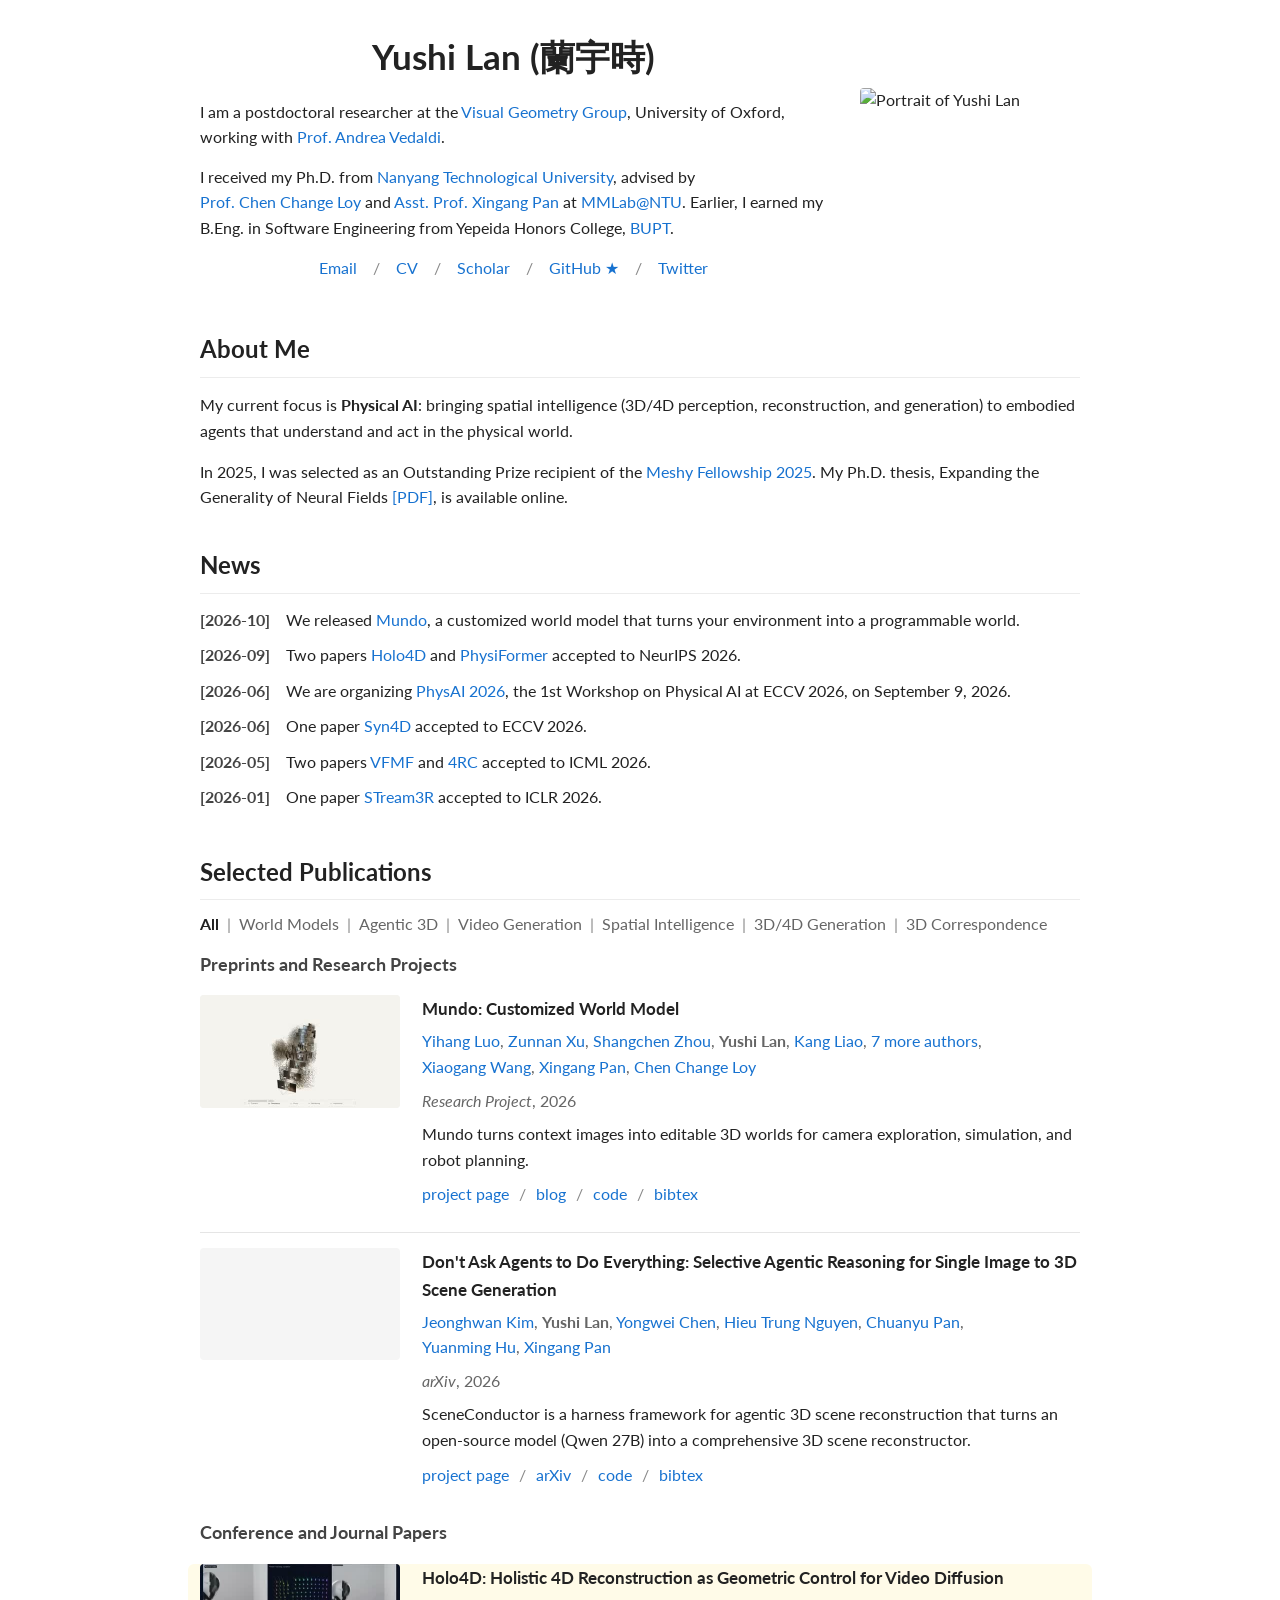
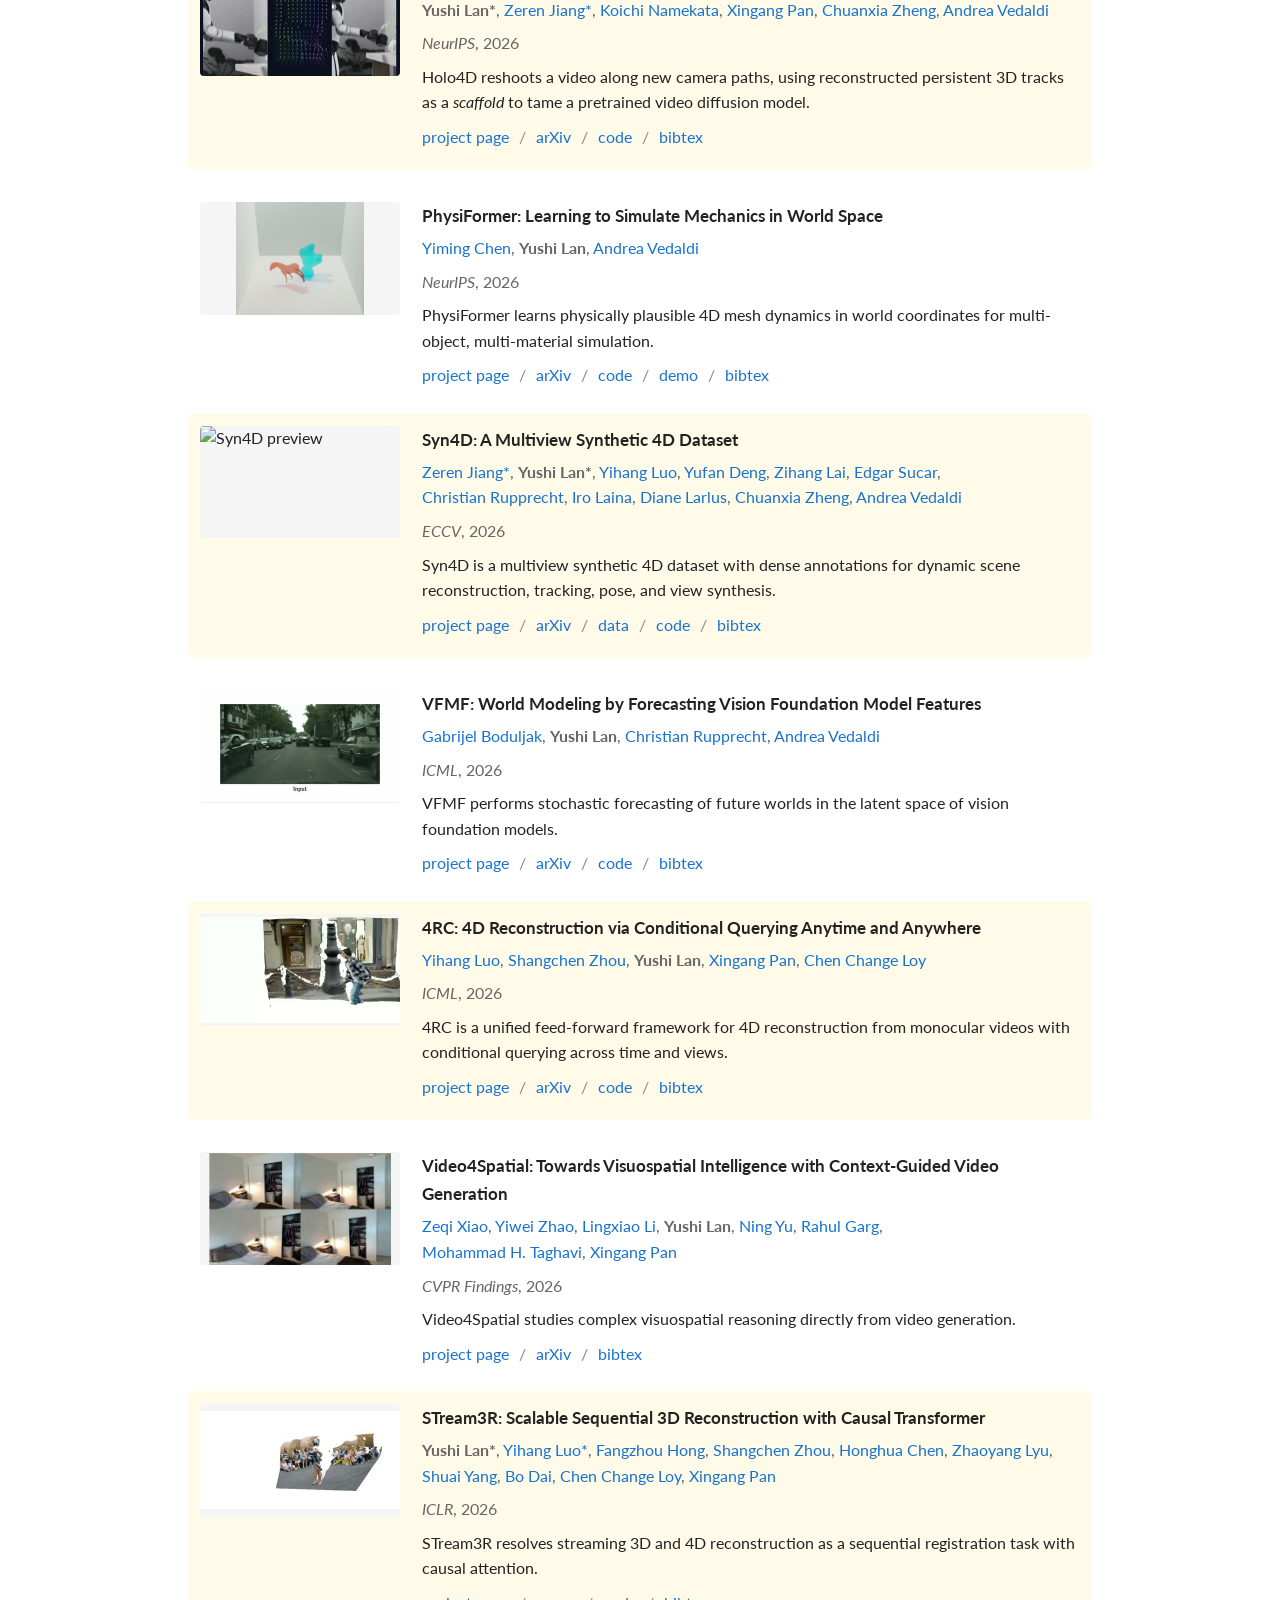
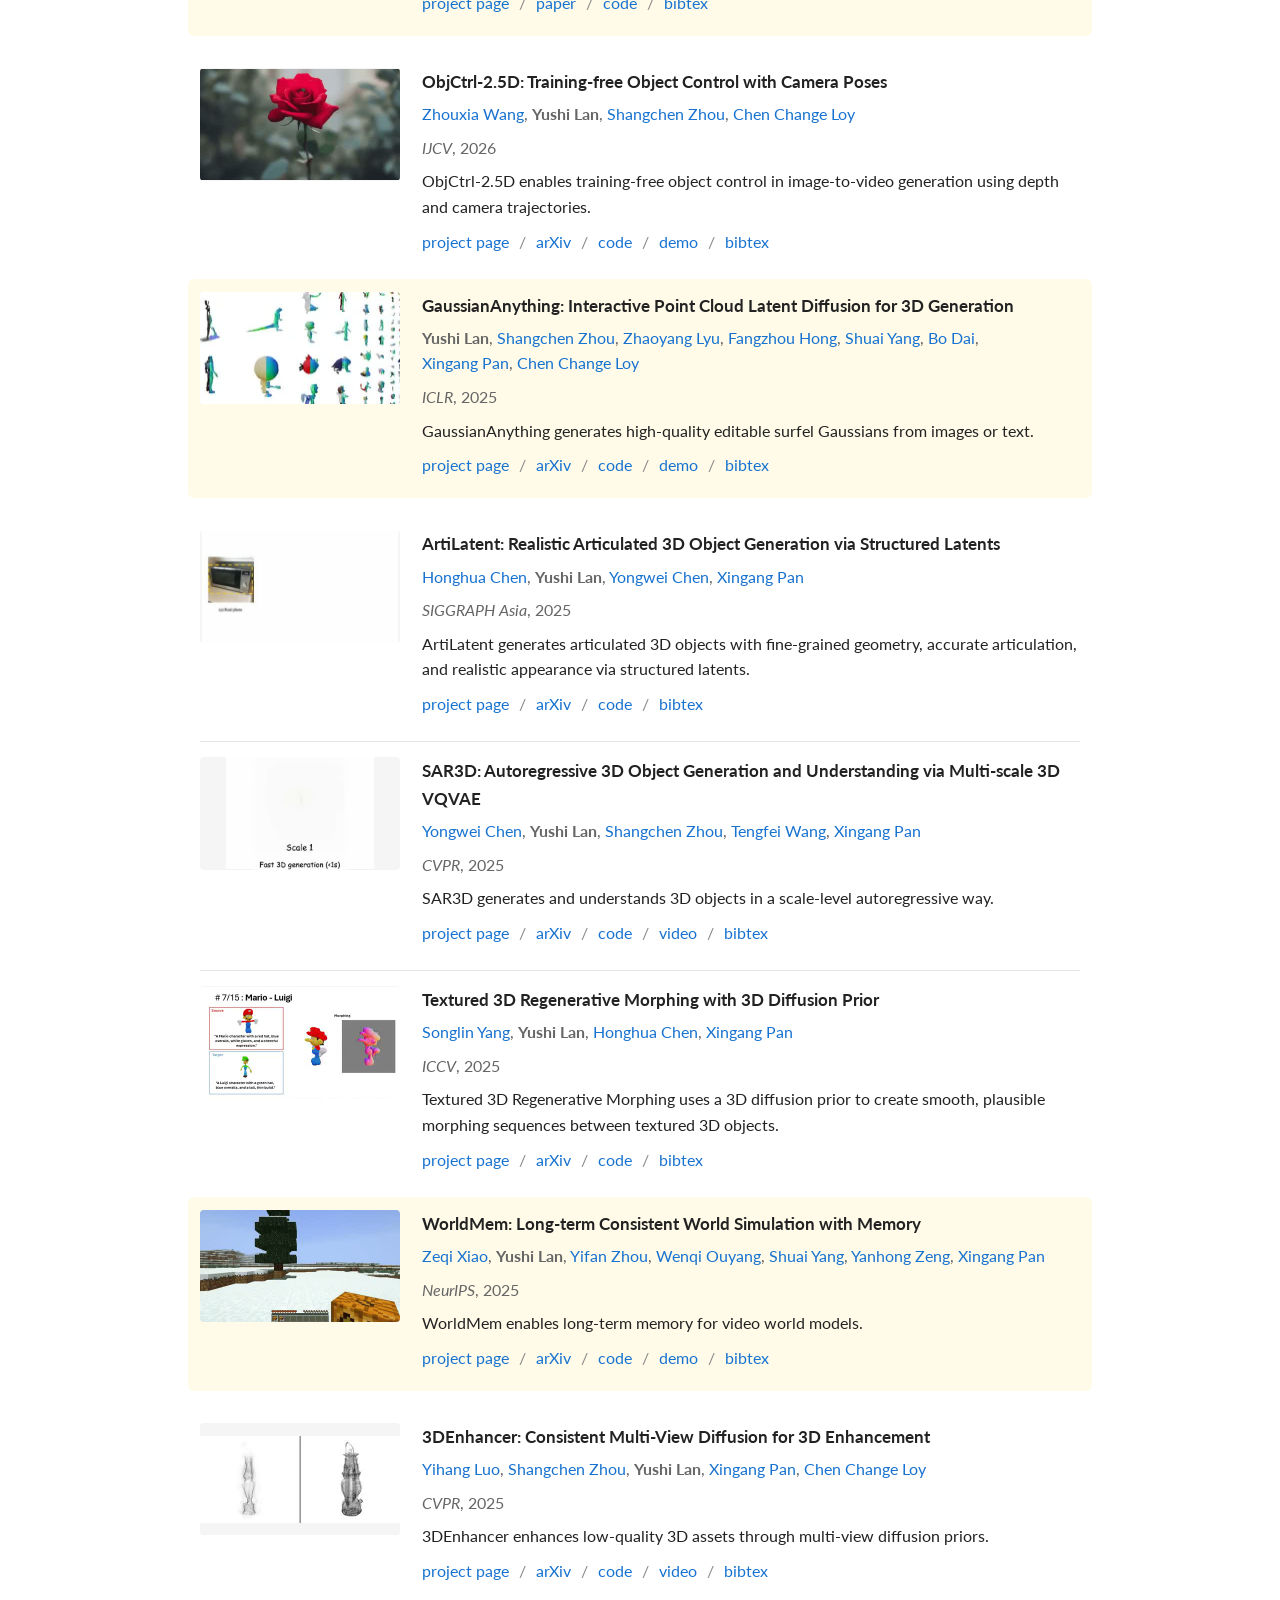
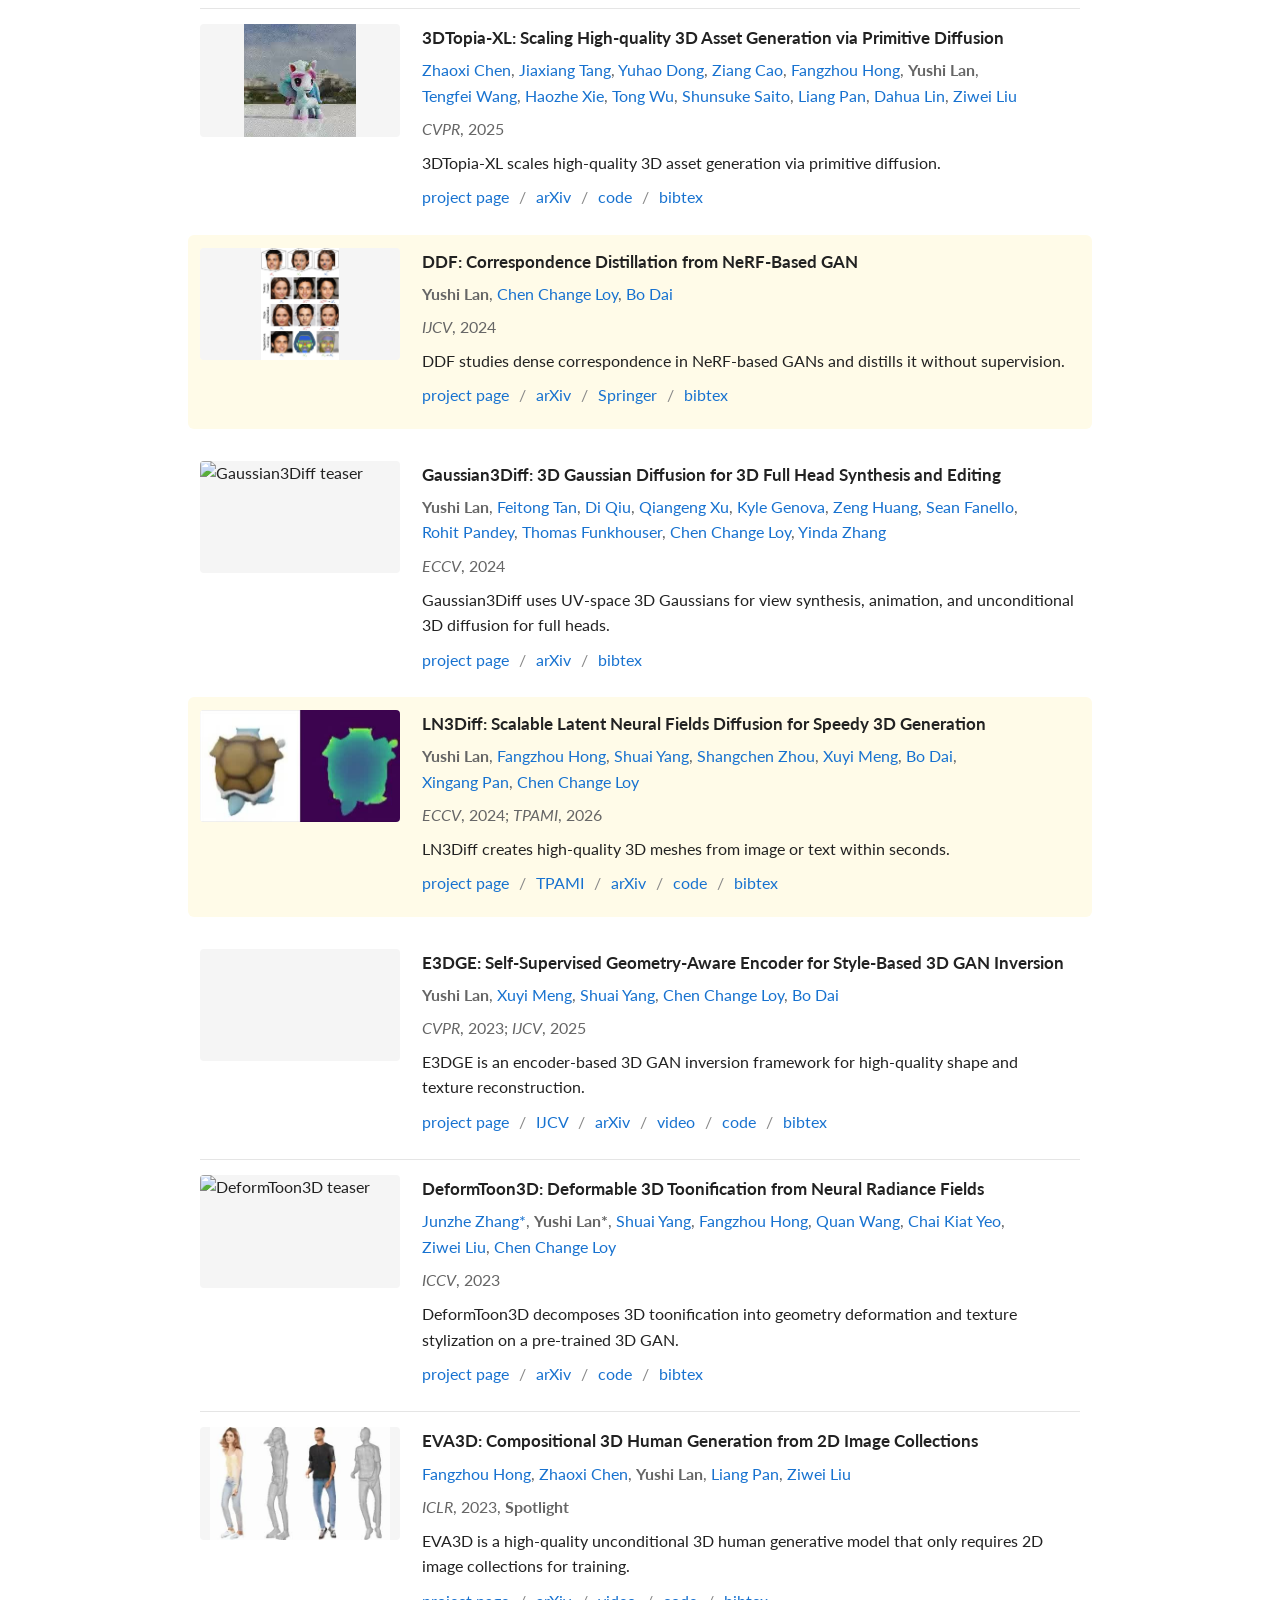
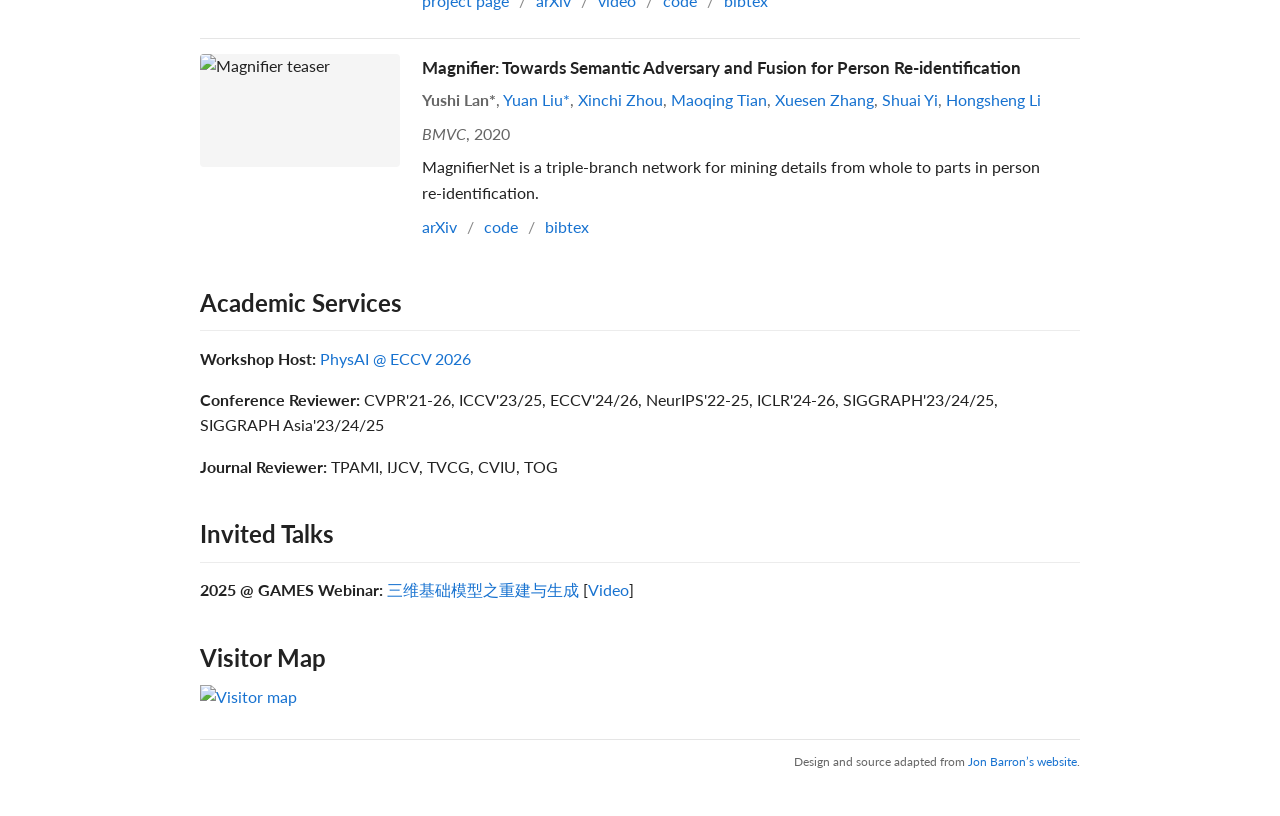
==== commit 00582ca3: "Add Mundo and SceneConductor, NeurIPS 2026 bibs, retune topic filters - New "Preprints and Research " ====
--- a/index.html
+++ b/index.html
@@ -15,7 +15,7 @@
       href="https://fonts.googleapis.com/css2?family=Lato:wght@400;700&amp;display=swap"
       rel="stylesheet"
     >
-    <link rel="stylesheet" href="stylesheet.css">
+    <link rel="stylesheet" href="stylesheet.css?v=2026-10-28"> <!-- bump ?v= when the CSS changes, so browsers refetch it -->
     <link
       rel="icon"
       href="data:image/svg+xml,<svg xmlns=%22http://www.w3.org/2000/svg%22 viewBox=%220 0 100 100%22><text y=%22.9em%22 font-size=%2290%22>🌐</text></svg>"
@@ -107,6 +107,14 @@
         <div class="news-scroll">
         <ul class="news-list">
           <li>
+            <span class="news-date">[2026-10]</span>
+            <span>
+              We released <a href="https://mundo-world-model.github.io/">Mundo</a>, a
+              customized world model that turns your environment into a programmable
+              world.
+            </span>
+          </li>
+          <li>
             <span class="news-date">[2026-09]</span>
             <span>
               Two papers
@@ -297,6 +305,10 @@
             World Models
           </a>
           <span>|</span>
+          <a class="publication-filter" href="#publications" data-filter="agentic-3d">
+            Agentic 3D
+          </a>
+          <span>|</span>
           <a class="publication-filter" href="#publications" data-filter="video-generation">
             Video Generation
           </a>
@@ -305,12 +317,14 @@
             Spatial Intelligence
           </a>
           <span>|</span>
+          <!-- 3D/4D Reconstruction merged into Spatial Intelligence.
           <a class="publication-filter" href="#publications" data-filter="3d-4d-reconstruction">
             3D/4D Reconstruction
           </a>
           <span>|</span>
+          -->
           <a class="publication-filter" href="#publications" data-filter="3d-generation">
-            3D Generation
+            3D/4D Generation
           </a>
           <span>|</span>
           <!-- 3D Avatars merged into 3D Generation.
@@ -329,6 +343,113 @@
           <!-- <h3 class="publication-subtitle">Preprint Papers</h3>
           <div class="publication-group" data-sort-strategy="author-rank-year">
           </div> -->
+          <!-- Restored for SceneConductor (preprint) and Mundo (research project, not a paper). -->
+          <h3 class="publication-subtitle">Preprints and Research Projects</h3>
+
+          <div class="publication-group" data-sort-strategy="author-rank-year">
+          <article
+            class="publication"
+            data-author-rank="2"
+            data-tags="agentic-3d 3d-generation"
+            data-title="SceneConductor"
+            data-year="2026"
+          >
+            <div class="publication-media">
+              <video loop muted playsinline preload="none" poster="https://jhkim0759.github.io/assets/thumbs/sceneconductor.jpg" aria-label="SceneConductor demo">
+                <source src="https://jhkim0759.github.io/assets/thumbs/sceneconductor.mp4" type="video/mp4">
+              </video>
+            </div>
+            <div class="publication-content">
+              <h3>
+                <a href="https://jhkim0759.github.io/projects/SceneConductor/">
+                  Don't Ask Agents to Do Everything: Selective Agentic Reasoning for
+                  Single Image to 3D Scene Generation
+                </a>
+              </h3>
+              <p class="meta">
+                <a href="https://jhkim0759.github.io/">Jeonghwan&nbsp;Kim</a>,
+                <strong>Yushi&nbsp;Lan</strong>,
+                <a href="https://cyw-3d.github.io/">Yongwei&nbsp;Chen</a>,
+                <a href="https://hieu1999210.github.io/">Hieu&nbsp;Trung&nbsp;Nguyen</a>,
+                <a href="https://pptrick.github.io/">Chuanyu&nbsp;Pan</a>,
+                <a href="https://yuanming.taichi.graphics/">Yuanming&nbsp;Hu</a>,
+                <a href="https://xingangpan.github.io/">Xingang&nbsp;Pan</a>
+              </p>
+              <p class="meta"><em>arXiv</em>, 2026</p>
+              <!-- Was: SceneConductor turns a single photo into a full 3D scene: geometry proposes edits, agents only accept or reject them against the photo. -->
+              <p>
+                SceneConductor is a harness framework for agentic 3D scene
+                reconstruction that turns an open-source model (Qwen 27B) into a
+                comprehensive 3D scene reconstructor.
+              </p>
+              <p class="links">
+                <a href="https://jhkim0759.github.io/projects/SceneConductor/">project page</a>
+                <span>/</span>
+                <a href="https://arxiv.org/abs/2606.08402">arXiv</a>
+                <span>/</span>
+                <a href="https://github.com/jhkim0759/SceneConductor">code</a>
+                <span>/</span>
+                <a class="bibtex-link" href="data/bib/sceneconductor.bib">bibtex</a>
+              </p>
+            </div>
+          </article>
+
+          <article
+            class="publication"
+            data-author-rank="4"
+            data-priority="1"
+            data-tags="world-models agentic-3d spatial-intelligence"
+            data-title="Mundo"
+            data-year="2026"
+          >
+            <div class="publication-media">
+              <!-- From https://yihangluo.com/assets/publications/Mundo.gif (9MB), re-encoded. -->
+              <video loop muted playsinline preload="none" poster="images/posters/mundo.jpg" aria-label="Mundo teaser">
+                <source src="images/thumbs/mundo.mp4" type="video/mp4">
+              </video>
+            </div>
+            <div class="publication-content">
+              <h3>
+                <a href="https://mundo-world-model.github.io/">
+                  Mundo: Customized World Model
+                </a>
+              </h3>
+              <p class="meta">
+                <a href="https://yihangluo.com/">Yihang&nbsp;Luo</a>,
+                <a href="https://kkakkkka.github.io/">Zunnan&nbsp;Xu</a>,
+                <a href="https://shangchenzhou.com/">Shangchen&nbsp;Zhou</a>,
+                <strong>Yushi&nbsp;Lan</strong>,
+                <a href="https://kangliao929.github.io/">Kang&nbsp;Liao</a>,
+                <a class="more-authors-toggle" href="#">7&nbsp;more&nbsp;authors</a><span class="more-authors" hidden>
+                <a href="https://scholar.google.com/citations?user=sjiwhzcAAAAJ">Zerui&nbsp;Gong</a>,
+                <a href="https://dravenalg.github.io/">Xiaoming&nbsp;Wu</a>,
+                <a href="https://scholar.google.com/citations?user=fMXnSGMAAAAJ">Qingyi&nbsp;Tao</a>,
+                <a href="https://wu-zhonghua.github.io/">Zhonghua&nbsp;Wu</a>,
+                Bixuan&nbsp;Jin,
+                <a href="https://scholar.google.com/citations?user=ljt16JkAAAAJ">Fei&nbsp;Wang</a>,
+                <a href="https://zhihou7.github.io/">Zhi&nbsp;Hou</a></span>,
+                <a href="https://www.ee.cuhk.edu.hk/~xgwang/">Xiaogang&nbsp;Wang</a>,
+                <a href="https://xingangpan.github.io/">Xingang&nbsp;Pan</a>,
+                <a href="https://www.mmlab-ntu.com/person/ccloy/">Chen&nbsp;Change&nbsp;Loy</a>
+              </p>
+              <p class="meta"><em>Research Project</em>, 2026</p>
+              <!-- Was: Mundo builds an interactive 3D world from a few context images, using a 3D proxy, a physics-based scene program, and a video model. -->
+              <p>
+                Mundo turns context images into editable 3D worlds for camera
+                exploration, simulation, and robot planning.
+              </p>
+              <p class="links">
+                <a href="https://mundo-world-model.github.io/">project page</a>
+                <span>/</span>
+                <a href="https://huggingface.co/blog/Luo-Yihang/mundo-world-model">blog</a>
+                <span>/</span>
+                <a href="https://github.com/Luo-Yihang/Mundo">code</a>
+                <span>/</span>
+                <a class="bibtex-link" href="data/bib/mundo.bib">bibtex</a>
+              </p>
+            </div>
+          </article>
+          </div>
 
           <h3 class="publication-subtitle">Conference and Journal Papers</h3>
 
@@ -336,7 +457,7 @@
           <article
             class="publication publication-highlight"
             data-author-rank="1"
-            data-tags="video-generation spatial-intelligence 3d-4d-reconstruction"
+            data-tags="video-generation spatial-intelligence"
             data-month="12"
             data-title="Holo4D"
             data-year="2026"
@@ -354,12 +475,12 @@
                 </a>
               </h3>
               <p class="meta">
-                <strong>Yushi Lan*</strong>,
-                <a href="https://jzr99.github.io/">Zeren Jiang*</a>,
-                <a href="https://kmcode1.github.io/">Koichi Namekata</a>,
-                <a href="https://xingangpan.github.io/">Xingang Pan</a>,
-                <a href="https://chuanxiaz.com/">Chuanxia Zheng</a>,
-                <a href="https://www.robots.ox.ac.uk/~vedaldi/">Andrea Vedaldi</a>
+                <strong>Yushi&nbsp;Lan*</strong>,
+                <a href="https://jzr99.github.io/">Zeren&nbsp;Jiang*</a>,
+                <a href="https://kmcode1.github.io/">Koichi&nbsp;Namekata</a>,
+                <a href="https://xingangpan.github.io/">Xingang&nbsp;Pan</a>,
+                <a href="https://chuanxiaz.com/">Chuanxia&nbsp;Zheng</a>,
+                <a href="https://www.robots.ox.ac.uk/~vedaldi/">Andrea&nbsp;Vedaldi</a>
               </p>
               <p class="meta"><em>NeurIPS</em>, 2026</p>
               <p>
@@ -382,7 +503,7 @@
           <article
             class="publication publication-after-subtitle"
             data-author-rank="2"
-            data-tags="world-models spatial-intelligence"
+            data-tags="world-models"
             data-month="12"
             data-title="PhysiFormer"
             data-year="2026"
@@ -402,9 +523,9 @@
                 </a>
               </h3>
               <p class="meta">
-                <a href="https://yimingc9.github.io/">Yiming Chen</a>,
-                <strong>Yushi Lan</strong>,
-                <a href="https://www.robots.ox.ac.uk/~vedaldi/people.html">Andrea Vedaldi</a>
+                <a href="https://yimingc9.github.io/">Yiming&nbsp;Chen</a>,
+                <strong>Yushi&nbsp;Lan</strong>,
+                <a href="https://www.robots.ox.ac.uk/~vedaldi/people.html">Andrea&nbsp;Vedaldi</a>
               </p>
               <!-- Previously listed as arXiv, 2026. -->
               <p class="meta"><em>NeurIPS</em>, 2026</p>
@@ -430,7 +551,7 @@
           <article
             class="publication publication-after-subtitle publication-highlight"
             data-author-rank="0"
-            data-tags="spatial-intelligence 3d-4d-reconstruction Dataset"
+            data-tags="spatial-intelligence Dataset"
             data-month="9"
             data-title="Syn4D"
             data-year="2026"
@@ -449,17 +570,17 @@
                 </a>
               </h3>
               <p class="meta">
-                <a href="https://jzr99.github.io/">Zeren Jiang*</a>,
-                <strong>Yushi Lan*</strong>,
-                <a href="https://yihangluo.com/">Yihang Luo</a>,
-                <a href="https://yufandeng.com/">Yufan Deng</a>,
-                <a href="https://scholar.google.com/citations?user=31eXgMYAAAAJ&amp;hl=en">Zihang Lai</a>,
-                <a href="https://edgarsucar.github.io/">Edgar Sucar</a>,
-                <a href="https://chrirupp.github.io/">Christian Rupprecht</a>,
-                <a href="https://eng.ox.ac.uk/people/iro-laina/">Iro Laina</a>,
-                <a href="https://dlarlus.github.io/">Diane Larlus</a>,
-                <a href="https://chuanxiaz.com/">Chuanxia Zheng</a>,
-                <a href="https://www.robots.ox.ac.uk/~vedaldi/">Andrea Vedaldi</a>
+                <a href="https://jzr99.github.io/">Zeren&nbsp;Jiang*</a>,
+                <strong>Yushi&nbsp;Lan*</strong>,
+                <a href="https://yihangluo.com/">Yihang&nbsp;Luo</a>,
+                <a href="https://yufandeng.com/">Yufan&nbsp;Deng</a>,
+                <a href="https://scholar.google.com/citations?user=31eXgMYAAAAJ&amp;hl=en">Zihang&nbsp;Lai</a>,
+                <a href="https://edgarsucar.github.io/">Edgar&nbsp;Sucar</a>,
+                <a href="https://chrirupp.github.io/">Christian&nbsp;Rupprecht</a>,
+                <a href="https://eng.ox.ac.uk/people/iro-laina/">Iro&nbsp;Laina</a>,
+                <a href="https://dlarlus.github.io/">Diane&nbsp;Larlus</a>,
+                <a href="https://chuanxiaz.com/">Chuanxia&nbsp;Zheng</a>,
+                <a href="https://www.robots.ox.ac.uk/~vedaldi/">Andrea&nbsp;Vedaldi</a>
               </p>
               <!-- Previously listed as arXiv, 2026. -->
               <p class="meta"><em>ECCV</em>, 2026</p>
@@ -484,7 +605,7 @@
           <article
             class="publication publication-after-subtitle publication-highlight"
             data-author-rank="3"
-            data-tags="3d-4d-reconstruction 3d-correspondence"
+            data-tags="spatial-intelligence 3d-correspondence"
             data-month="7"
             data-title="4RC"
             data-year="2026"
@@ -502,11 +623,11 @@
                 </a>
               </h3>
               <p class="meta">
-                <a href="https://yihangluo.com/">Yihang Luo</a>,
-                <a href="https://shangchenzhou.com/">Shangchen Zhou</a>,
-                <strong>Yushi Lan</strong>,
-                <a href="https://xingangpan.github.io/">Xingang Pan</a>,
-                <a href="https://www.mmlab-ntu.com/person/ccloy/">Chen Change Loy</a>
+                <a href="https://yihangluo.com/">Yihang&nbsp;Luo</a>,
+                <a href="https://shangchenzhou.com/">Shangchen&nbsp;Zhou</a>,
+                <strong>Yushi&nbsp;Lan</strong>,
+                <a href="https://xingangpan.github.io/">Xingang&nbsp;Pan</a>,
+                <a href="https://www.mmlab-ntu.com/person/ccloy/">Chen&nbsp;Change&nbsp;Loy</a>
               </p>
               <!-- Previously listed as arXiv, 2026. -->
               <p class="meta"><em>ICML</em>, 2026</p>
@@ -548,10 +669,10 @@
                 </a>
               </h3>
               <p class="meta">
-                <a href="https://gabrijel-boduljak.com/">Gabrijel Boduljak</a>,
-                <strong>Yushi Lan</strong>,
-                <a href="https://chrirupp.github.io/">Christian Rupprecht</a>,
-                <a href="https://www.robots.ox.ac.uk/~vedaldi/">Andrea Vedaldi</a>
+                <a href="https://gabrijel-boduljak.com/">Gabrijel&nbsp;Boduljak</a>,
+                <strong>Yushi&nbsp;Lan</strong>,
+                <a href="https://chrirupp.github.io/">Christian&nbsp;Rupprecht</a>,
+                <a href="https://www.robots.ox.ac.uk/~vedaldi/">Andrea&nbsp;Vedaldi</a>
               </p>
               <!-- Previously listed as arXiv, 2025. -->
               <p class="meta"><em>ICML</em>, 2026</p>
@@ -595,15 +716,15 @@
                 </a>
               </h3>
               <p class="meta">
-                <a href="https://xizaoqu.github.io/">Zeqi Xiao</a>,
-                <a href="https://scholar.google.com/citations?user=FiMEAdYAAAAJ&amp;hl=en">Yiwei Zhao</a>,
-                <a href="https://lingxiao.li/">Lingxiao Li</a>,
-                <strong>Yushi Lan</strong>,
-                <a href="https://ningyu1991.github.io/">Ning Yu</a>,
-                <a href="https://rahuldotgarg.appspot.com/">Rahul Garg</a>,
-                <!-- Not in the official CVPR Findings author list: <a href="https://www.linkedin.com/in/roshni-cooper/">Roshni Cooper</a>, -->
-                <a href="https://scholar.google.com/citations?user=Qpjm3JQAAAAJ&amp;hl=en">Mohammad H. Taghavi</a>,
-                <a href="https://xingangpan.github.io/">Xingang Pan</a>
+                <a href="https://xizaoqu.github.io/">Zeqi&nbsp;Xiao</a>,
+                <a href="https://scholar.google.com/citations?user=FiMEAdYAAAAJ&amp;hl=en">Yiwei&nbsp;Zhao</a>,
+                <a href="https://lingxiao.li/">Lingxiao&nbsp;Li</a>,
+                <strong>Yushi&nbsp;Lan</strong>,
+                <a href="https://ningyu1991.github.io/">Ning&nbsp;Yu</a>,
+                <a href="https://rahuldotgarg.appspot.com/">Rahul&nbsp;Garg</a>,
+                <!-- Not in the official CVPR Findings author list: <a href="https://www.linkedin.com/in/roshni-cooper/">Roshni&nbsp;Cooper</a>, -->
+                <a href="https://scholar.google.com/citations?user=Qpjm3JQAAAAJ&amp;hl=en">Mohammad&nbsp;H.&nbsp;Taghavi</a>,
+                <a href="https://xingangpan.github.io/">Xingang&nbsp;Pan</a>
               </p>
               <!-- Previously listed as arXiv, 2025. -->
               <p class="meta"><em>CVPR Findings</em>, 2026</p>
@@ -624,7 +745,7 @@
           <article
             class="publication publication-highlight"
             data-author-rank="1"
-            data-tags="3d-4d-reconstruction"
+            data-tags="spatial-intelligence"
             data-month="4"
             data-title="STream3R"
             data-year="2026"
@@ -642,16 +763,16 @@
                 </a>
               </h3>
               <p class="meta">
-                <strong>Yushi Lan*</strong>,
-                <a href="https://yihangluo.com/">Yihang Luo*</a>,
-                <a href="https://hongfz16.github.io">Fangzhou Hong</a>,
-                <a href="https://shangchenzhou.com/">Shangchen Zhou</a>,
-                <a href="https://chenhonghua.github.io/clay.github.io/">Honghua Chen</a>,
-                <a href="https://zhaoyanglyu.github.io/">Zhaoyang Lyu</a>,
-                <a href="https://williamyang1991.github.io/">Shuai Yang</a>,
-                <a href="https://daibo.info/">Bo Dai</a>,
-                <a href="https://www.mmlab-ntu.com/person/ccloy/">Chen Change Loy</a>,
-                <a href="https://xingangpan.github.io/">Xingang Pan</a>
+                <strong>Yushi&nbsp;Lan*</strong>,
+                <a href="https://yihangluo.com/">Yihang&nbsp;Luo*</a>,
+                <a href="https://hongfz16.github.io">Fangzhou&nbsp;Hong</a>,
+                <a href="https://shangchenzhou.com/">Shangchen&nbsp;Zhou</a>,
+                <a href="https://chenhonghua.github.io/clay.github.io/">Honghua&nbsp;Chen</a>,
+                <a href="https://zhaoyanglyu.github.io/">Zhaoyang&nbsp;Lyu</a>,
+                <a href="https://williamyang1991.github.io/">Shuai&nbsp;Yang</a>,
+                <a href="https://daibo.info/">Bo&nbsp;Dai</a>,
+                <a href="https://www.mmlab-ntu.com/person/ccloy/">Chen&nbsp;Change&nbsp;Loy</a>,
+                <a href="https://xingangpan.github.io/">Xingang&nbsp;Pan</a>
               </p>
               <p class="meta"><em>ICLR</em>, 2026</p>
               <p>
@@ -694,14 +815,14 @@
                 </a>
               </h3>
               <p class="meta">
-                <strong>Yushi Lan</strong>,
-                <a href="https://shangchenzhou.com/">Shangchen Zhou</a>,
-                <a href="https://zhaoyanglyu.github.io/">Zhaoyang Lyu</a>,
-                <a href="https://hongfz16.github.io">Fangzhou Hong</a>,
-                <a href="https://williamyang1991.github.io/">Shuai Yang</a>,
-                <a href="https://daibo.info/">Bo Dai</a>,
-                <a href="https://xingangpan.github.io/">Xingang Pan</a>,
-                <a href="https://www.mmlab-ntu.com/person/ccloy/">Chen Change Loy</a>
+                <strong>Yushi&nbsp;Lan</strong>,
+                <a href="https://shangchenzhou.com/">Shangchen&nbsp;Zhou</a>,
+                <a href="https://zhaoyanglyu.github.io/">Zhaoyang&nbsp;Lyu</a>,
+                <a href="https://hongfz16.github.io">Fangzhou&nbsp;Hong</a>,
+                <a href="https://williamyang1991.github.io/">Shuai&nbsp;Yang</a>,
+                <a href="https://daibo.info/">Bo&nbsp;Dai</a>,
+                <a href="https://xingangpan.github.io/">Xingang&nbsp;Pan</a>,
+                <a href="https://www.mmlab-ntu.com/person/ccloy/">Chen&nbsp;Change&nbsp;Loy</a>
               </p>
               <p class="meta"><em>ICLR</em>, 2025</p>
               <p>
@@ -747,10 +868,10 @@
                 </a>
               </h3>
               <p class="meta">
-                <a href="https://chenhonghua.github.io/clay.github.io/">Honghua Chen</a>,
-                <strong>Yushi Lan</strong>,
-                <a href="https://cyw-3d.github.io/">Yongwei Chen</a>,
-                <a href="https://xingangpan.github.io/">Xingang Pan</a>
+                <a href="https://chenhonghua.github.io/clay.github.io/">Honghua&nbsp;Chen</a>,
+                <strong>Yushi&nbsp;Lan</strong>,
+                <a href="https://cyw-3d.github.io/">Yongwei&nbsp;Chen</a>,
+                <a href="https://xingangpan.github.io/">Xingang&nbsp;Pan</a>
               </p>
               <p class="meta"><em>SIGGRAPH Asia</em>, 2025</p>
               <!-- Was: ArtiLatent generates articulated 3D objects. -->
@@ -775,7 +896,7 @@
           <article
             class="publication publication-highlight"
             data-author-rank="2"
-            data-tags="world-models video-generation spatial-intelligence"
+            data-tags="world-models video-generation"
             data-title="WorldMem"
             data-year="2025"
           >
@@ -791,13 +912,13 @@
                 </a>
               </h3>
               <p class="meta">
-                <a href="https://xizaoqu.github.io/">Zeqi Xiao</a>,
-                <strong>Yushi Lan</strong>,
-                <a href="https://zhouyifan.net/about/">Yifan Zhou</a>,
-                <a href="https://vicky0522.github.io/Wenqi-Ouyang">Wenqi Ouyang</a>,
-                <a href="https://williamyang1991.github.io/">Shuai Yang</a>,
-                <a href="https://zengyh1900.github.io/">Yanhong Zeng</a>,
-                <a href="https://xingangpan.github.io/">Xingang Pan</a>
+                <a href="https://xizaoqu.github.io/">Zeqi&nbsp;Xiao</a>,
+                <strong>Yushi&nbsp;Lan</strong>,
+                <a href="https://zhouyifan.net/about/">Yifan&nbsp;Zhou</a>,
+                <a href="https://vicky0522.github.io/Wenqi-Ouyang">Wenqi&nbsp;Ouyang</a>,
+                <a href="https://williamyang1991.github.io/">Shuai&nbsp;Yang</a>,
+                <a href="https://zengyh1900.github.io/">Yanhong&nbsp;Zeng</a>,
+                <a href="https://xingangpan.github.io/">Xingang&nbsp;Pan</a>
               </p>
               <p class="meta"><em>NeurIPS</em>, 2025</p>
               <p>WorldMem enables long-term memory for video world models.</p>
@@ -838,10 +959,10 @@
                 </a>
               </h3>
               <p class="meta">
-                <a href="https://wzhouxiff.github.io/">Zhouxia Wang</a>,
-                <strong>Yushi Lan</strong>,
-                <a href="https://shangchenzhou.com/">Shangchen Zhou</a>,
-                <a href="https://www.mmlab-ntu.com/person/ccloy/">Chen Change Loy</a>
+                <a href="https://wzhouxiff.github.io/">Zhouxia&nbsp;Wang</a>,
+                <strong>Yushi&nbsp;Lan</strong>,
+                <a href="https://shangchenzhou.com/">Shangchen&nbsp;Zhou</a>,
+                <a href="https://www.mmlab-ntu.com/person/ccloy/">Chen&nbsp;Change&nbsp;Loy</a>
               </p>
               <!-- Previously: IJCV, 2025. -->
               <p class="meta"><em>IJCV</em>, 2026</p>
@@ -885,10 +1006,10 @@
                 </a>
               </h3>
               <p class="meta">
-                <a href="https://songlin1998.github.io/">Songlin Yang</a>,
-                <strong>Yushi Lan</strong>,
-                <a href="https://chenhonghua.github.io/clay.github.io/">Honghua Chen</a>,
-                <a href="https://xingangpan.github.io/">Xingang Pan</a>
+                <a href="https://songlin1998.github.io/">Songlin&nbsp;Yang</a>,
+                <strong>Yushi&nbsp;Lan</strong>,
+                <a href="https://chenhonghua.github.io/clay.github.io/">Honghua&nbsp;Chen</a>,
+                <a href="https://xingangpan.github.io/">Xingang&nbsp;Pan</a>
               </p>
               <p class="meta"><em>ICCV</em>, 2025</p>
               <!-- Was: A 3D diffusion prior enables textured regenerative morphing for 3D shapes. -->
@@ -935,11 +1056,11 @@
                 </a>
               </h3>
               <p class="meta">
-                <a href="https://cyw-3d.github.io/">Yongwei Chen</a>,
-                <strong>Yushi Lan</strong>,
-                <a href="https://shangchenzhou.com/">Shangchen Zhou</a>,
-                <a href="https://tengfei-wang.github.io/">Tengfei Wang</a>,
-                <a href="https://xingangpan.github.io/">Xingang Pan</a>
+                <a href="https://cyw-3d.github.io/">Yongwei&nbsp;Chen</a>,
+                <strong>Yushi&nbsp;Lan</strong>,
+                <a href="https://shangchenzhou.com/">Shangchen&nbsp;Zhou</a>,
+                <a href="https://tengfei-wang.github.io/">Tengfei&nbsp;Wang</a>,
+                <a href="https://xingangpan.github.io/">Xingang&nbsp;Pan</a>
               </p>
               <p class="meta"><em>CVPR</em>, 2025</p>
               <p>
@@ -980,11 +1101,11 @@
                 </a>
               </h3>
               <p class="meta">
-                <a href="https://yihangluo.com/">Yihang Luo</a>,
-                <a href="https://shangchenzhou.com/">Shangchen Zhou</a>,
-                <strong>Yushi Lan</strong>,
-                <a href="https://xingangpan.github.io/">Xingang Pan</a>,
-                <a href="https://www.mmlab-ntu.com/person/ccloy/">Chen Change Loy</a>
+                <a href="https://yihangluo.com/">Yihang&nbsp;Luo</a>,
+                <a href="https://shangchenzhou.com/">Shangchen&nbsp;Zhou</a>,
+                <strong>Yushi&nbsp;Lan</strong>,
+                <a href="https://xingangpan.github.io/">Xingang&nbsp;Pan</a>,
+                <a href="https://www.mmlab-ntu.com/person/ccloy/">Chen&nbsp;Change&nbsp;Loy</a>
               </p>
               <p class="meta"><em>CVPR</em>, 2025</p>
               <p>
@@ -1026,19 +1147,19 @@
                 </a>
               </h3>
               <p class="meta">
-                <a href="https://frozenburning.github.io/">Zhaoxi Chen</a>,
-                <a href="https://me.kiui.moe/">Jiaxiang Tang</a>,
-                <a href="https://scholar.google.com/citations?user=kMui170AAAAJ&amp;hl=zh-CN">Yuhao Dong</a>,
-                <a href="https://ziangcao0312.github.io/">Ziang Cao</a>,
-                <a href="https://hongfz16.github.io">Fangzhou Hong</a>,
-                <strong>Yushi Lan</strong>,
-                <a href="https://tengfei-wang.github.io/">Tengfei Wang</a>,
-                <a href="https://haozhexie.com/about">Haozhe Xie</a>,
-                <a href="https://wutong16.github.io/">Tong Wu</a>,
-                <a href="https://shunsukesaito.github.io/">Shunsuke Saito</a>,
-                <a href="https://scholar.google.com/citations?user=lSDISOcAAAAJ&amp;hl=zh-CN">Liang Pan</a>,
-                <a href="http://dahua.site/">Dahua Lin</a>,
-                <a href="https://liuziwei7.github.io">Ziwei Liu</a>
+                <a href="https://frozenburning.github.io/">Zhaoxi&nbsp;Chen</a>,
+                <a href="https://me.kiui.moe/">Jiaxiang&nbsp;Tang</a>,
+                <a href="https://scholar.google.com/citations?user=kMui170AAAAJ&amp;hl=zh-CN">Yuhao&nbsp;Dong</a>,
+                <a href="https://ziangcao0312.github.io/">Ziang&nbsp;Cao</a>,
+                <a href="https://hongfz16.github.io">Fangzhou&nbsp;Hong</a>,
+                <strong>Yushi&nbsp;Lan</strong>,
+                <a href="https://tengfei-wang.github.io/">Tengfei&nbsp;Wang</a>,
+                <a href="https://haozhexie.com/about">Haozhe&nbsp;Xie</a>,
+                <a href="https://wutong16.github.io/">Tong&nbsp;Wu</a>,
+                <a href="https://shunsukesaito.github.io/">Shunsuke&nbsp;Saito</a>,
+                <a href="https://scholar.google.com/citations?user=lSDISOcAAAAJ&amp;hl=zh-CN">Liang&nbsp;Pan</a>,
+                <a href="http://dahua.site/">Dahua&nbsp;Lin</a>,
+                <a href="https://liuziwei7.github.io">Ziwei&nbsp;Liu</a>
               </p>
               <p class="meta"><em>CVPR</em>, 2025</p>
               <p>
@@ -1077,14 +1198,14 @@
                 </a>
               </h3>
               <p class="meta">
-                <strong>Yushi Lan</strong>,
-                <a href="https://hongfz16.github.io">Fangzhou Hong</a>,
-                <a href="https://williamyang1991.github.io/">Shuai Yang</a>,
-                <a href="https://shangchenzhou.com/">Shangchen Zhou</a>,
-                <a href="https://mengxuyigit.github.io/">Xuyi Meng</a>,
-                <a href="https://daibo.info/">Bo Dai</a>,
-                <a href="https://xingangpan.github.io/">Xingang Pan</a>,
-                <a href="https://www.mmlab-ntu.com/person/ccloy/">Chen Change Loy</a>
+                <strong>Yushi&nbsp;Lan</strong>,
+                <a href="https://hongfz16.github.io">Fangzhou&nbsp;Hong</a>,
+                <a href="https://williamyang1991.github.io/">Shuai&nbsp;Yang</a>,
+                <a href="https://shangchenzhou.com/">Shangchen&nbsp;Zhou</a>,
+                <a href="https://mengxuyigit.github.io/">Xuyi&nbsp;Meng</a>,
+                <a href="https://daibo.info/">Bo&nbsp;Dai</a>,
+                <a href="https://xingangpan.github.io/">Xingang&nbsp;Pan</a>,
+                <a href="https://www.mmlab-ntu.com/person/ccloy/">Chen&nbsp;Change&nbsp;Loy</a>
               </p>
               <!-- Previously: ECCV, 2024 only. LN3Diff++ is the TPAMI extension. -->
               <p class="meta"><em>ECCV</em>, 2024; <em>TPAMI</em>, 2026</p>
@@ -1130,17 +1251,17 @@
                 </a>
               </h3>
               <p class="meta">
-                <strong>Yushi Lan</strong>,
-                <a href="https://scholar.google.com/citations?hl=en&amp;user=qsrpuKIAAAAJ">Feitong Tan</a>,
-                <a href="https://sylqiu.github.io/">Di Qiu</a>,
-                <a href="https://xharlie.github.io/">Qiangeng Xu</a>,
-                <a href="https://www.kylegenova.com/">Kyle Genova</a>,
-                <a href="https://zeng.science/">Zeng Huang</a>,
-                <a href="https://www.seanfanello.it/">Sean Fanello</a>,
-                <a href="https://scholar.google.com/citations?user=lJ3VfV8AAAAJ&amp;hl=en">Rohit Pandey</a>,
-                <a href="https://www.cs.princeton.edu/~funk/">Thomas Funkhouser</a>,
-                <a href="https://www.mmlab-ntu.com/person/ccloy/">Chen Change Loy</a>,
-                <a href="https://www.zhangyinda.com/">Yinda Zhang</a>
+                <strong>Yushi&nbsp;Lan</strong>,
+                <a href="https://scholar.google.com/citations?hl=en&amp;user=qsrpuKIAAAAJ">Feitong&nbsp;Tan</a>,
+                <a href="https://sylqiu.github.io/">Di&nbsp;Qiu</a>,
+                <a href="https://xharlie.github.io/">Qiangeng&nbsp;Xu</a>,
+                <a href="https://www.kylegenova.com/">Kyle&nbsp;Genova</a>,
+                <a href="https://zeng.science/">Zeng&nbsp;Huang</a>,
+                <a href="https://www.seanfanello.it/">Sean&nbsp;Fanello</a>,
+                <a href="https://scholar.google.com/citations?user=lJ3VfV8AAAAJ&amp;hl=en">Rohit&nbsp;Pandey</a>,
+                <a href="https://www.cs.princeton.edu/~funk/">Thomas&nbsp;Funkhouser</a>,
+                <a href="https://www.mmlab-ntu.com/person/ccloy/">Chen&nbsp;Change&nbsp;Loy</a>,
+                <a href="https://www.zhangyinda.com/">Yinda&nbsp;Zhang</a>
               </p>
               <p class="meta"><em>ECCV</em>, 2024</p>
               <p>
@@ -1180,14 +1301,14 @@
                 </a>
               </h3>
               <p class="meta">
-                <a href="https://junzhezhang.github.io/">Junzhe Zhang*</a>,
-                <strong>Yushi Lan*</strong>,
-                <a href="https://williamyang1991.github.io/">Shuai Yang</a>,
-                <a href="https://hongfz16.github.io/">Fangzhou Hong</a>,
-                <a href="https://scholar.google.com/citations?user=KmxEHm4AAAAJ&amp;hl=zh-TW&amp;citsig=AMD79oqVxlhCocLzrBL2zNFZqVusRRfYow">Quan Wang</a>,
-                <a href="https://personal.ntu.edu.sg/asckyeo/">Chai Kiat Yeo</a>,
-                <a href="https://liuziwei7.github.io">Ziwei Liu</a>,
-                <a href="https://www.mmlab-ntu.com/person/ccloy/">Chen Change Loy</a>
+                <a href="https://junzhezhang.github.io/">Junzhe&nbsp;Zhang*</a>,
+                <strong>Yushi&nbsp;Lan*</strong>,
+                <a href="https://williamyang1991.github.io/">Shuai&nbsp;Yang</a>,
+                <a href="https://hongfz16.github.io/">Fangzhou&nbsp;Hong</a>,
+                <a href="https://scholar.google.com/citations?user=KmxEHm4AAAAJ&amp;hl=zh-TW&amp;citsig=AMD79oqVxlhCocLzrBL2zNFZqVusRRfYow">Quan&nbsp;Wang</a>,
+                <a href="https://personal.ntu.edu.sg/asckyeo/">Chai&nbsp;Kiat&nbsp;Yeo</a>,
+                <a href="https://liuziwei7.github.io">Ziwei&nbsp;Liu</a>,
+                <a href="https://www.mmlab-ntu.com/person/ccloy/">Chen&nbsp;Change&nbsp;Loy</a>
               </p>
               <p class="meta"><em>ICCV</em>, 2023</p>
               <!-- Was: DeformToon3D achieves high-quality geometry and texture stylization under given styles. -->
@@ -1233,11 +1354,11 @@
                 </a>
               </h3>
               <p class="meta">
-                <strong>Yushi Lan</strong>,
-                <a href="https://mengxuyigit.github.io/">Xuyi Meng</a>,
-                <a href="https://williamyang1991.github.io/">Shuai Yang</a>,
-                <a href="https://www.mmlab-ntu.com/person/ccloy/">Chen Change Loy</a>,
-                <a href="https://daibo.info/">Bo Dai</a>
+                <strong>Yushi&nbsp;Lan</strong>,
+                <a href="https://mengxuyigit.github.io/">Xuyi&nbsp;Meng</a>,
+                <a href="https://williamyang1991.github.io/">Shuai&nbsp;Yang</a>,
+                <a href="https://www.mmlab-ntu.com/person/ccloy/">Chen&nbsp;Change&nbsp;Loy</a>,
+                <a href="https://daibo.info/">Bo&nbsp;Dai</a>
               </p>
               <p class="meta"><em>CVPR</em>, 2023; <em>IJCV</em>, 2025</p>
               <p>
@@ -1286,11 +1407,11 @@
                 </a>
               </h3>
               <p class="meta">
-                <a href="https://hongfz16.github.io/">Fangzhou Hong</a>,
-                <a href="https://frozenburning.github.io/">Zhaoxi Chen</a>,
-                <strong>Yushi Lan</strong>,
-                <a href="https://scholar.google.com/citations?user=lSDISOcAAAAJ&amp;hl=zh-CN">Liang Pan</a>,
-                <a href="https://liuziwei7.github.io">Ziwei Liu</a>
+                <a href="https://hongfz16.github.io/">Fangzhou&nbsp;Hong</a>,
+                <a href="https://frozenburning.github.io/">Zhaoxi&nbsp;Chen</a>,
+                <strong>Yushi&nbsp;Lan</strong>,
+                <a href="https://scholar.google.com/citations?user=lSDISOcAAAAJ&amp;hl=zh-CN">Liang&nbsp;Pan</a>,
+                <a href="https://liuziwei7.github.io">Ziwei&nbsp;Liu</a>
               </p>
               <p class="meta"><em>ICLR</em>, 2023, <strong>Spotlight</strong></p>
               <p>
@@ -1333,9 +1454,9 @@
                 </a>
               </h3>
               <p class="meta">
-                <strong>Yushi Lan</strong>,
-                <a href="https://www.mmlab-ntu.com/person/ccloy/">Chen Change Loy</a>,
-                <a href="https://daibo.info/">Bo Dai</a>
+                <strong>Yushi&nbsp;Lan</strong>,
+                <a href="https://www.mmlab-ntu.com/person/ccloy/">Chen&nbsp;Change&nbsp;Loy</a>,
+                <a href="https://daibo.info/">Bo&nbsp;Dai</a>
               </p>
               <!-- Previously: IJCV, 2022. -->
               <p class="meta"><em>IJCV</em>, 2024</p>
@@ -1377,13 +1498,13 @@
                 </a>
               </h3>
               <p class="meta">
-                <strong>Yushi Lan*</strong>,
-                <a href="https://scholar.google.com/citations?user=gERzisMAAAAJ&amp;hl=en">Yuan Liu*</a>,
-                <a href="https://scholar.google.com/citations?user=AUFcWtwAAAAJ&amp;hl=en">Xinchi Zhou</a>,
-                <a href="https://scholar.google.com.hk/citations?user=UXFCqloAAAAJ&amp;hl=en">Maoqing Tian</a>,
-                <a href="https://scholar.google.com/citations?user=vInibgEAAAAJ&amp;hl=en">Xuesen Zhang</a>,
-                <a href="https://scholar.google.com/citations?user=afbbNmwAAAAJ&amp;hl=en">Shuai Yi</a>,
-                <a href="https://www.ee.cuhk.edu.hk/~hsli/">Hongsheng Li</a>
+                <strong>Yushi&nbsp;Lan*</strong>,
+                <a href="https://scholar.google.com/citations?user=gERzisMAAAAJ&amp;hl=en">Yuan&nbsp;Liu*</a>,
+                <a href="https://scholar.google.com/citations?user=AUFcWtwAAAAJ&amp;hl=en">Xinchi&nbsp;Zhou</a>,
+                <a href="https://scholar.google.com.hk/citations?user=UXFCqloAAAAJ&amp;hl=en">Maoqing&nbsp;Tian</a>,
+                <a href="https://scholar.google.com/citations?user=vInibgEAAAAJ&amp;hl=en">Xuesen&nbsp;Zhang</a>,
+                <a href="https://scholar.google.com/citations?user=afbbNmwAAAAJ&amp;hl=en">Shuai&nbsp;Yi</a>,
+                <a href="https://www.ee.cuhk.edu.hk/~hsli/">Hongsheng&nbsp;Li</a>
               </p>
               <p class="meta"><em>BMVC</em>, 2020</p>
               <p>
@@ -1520,11 +1641,11 @@
             </a>
           </h3>
           <p class="meta">
-            <a href="https://chenhonghua.github.io/clay.github.io/">Honghua Chen</a>,
-            <strong>Yushi Lan</strong>,
-            <a href="https://cyw-3d.github.io/">Yongwei Chen</a>,
-            <a href="https://zhouyifan.net/">Yifan Zhou</a>,
-            <a href="https://xingangpan.github.io/">Xingang Pan</a>
+            <a href="https://chenhonghua.github.io/clay.github.io/">Honghua&nbsp;Chen</a>,
+            <strong>Yushi&nbsp;Lan</strong>,
+            <a href="https://cyw-3d.github.io/">Yongwei&nbsp;Chen</a>,
+            <a href="https://zhouyifan.net/">Yifan&nbsp;Zhou</a>,
+            <a href="https://xingangpan.github.io/">Xingang&nbsp;Pan</a>
           </p>
           <p class="meta"><em>preprint</em>, 2024</p>
           <p class="links">
@@ -1550,13 +1671,13 @@
             </a>
           </h3>
           <p class="meta">
-            <a href="https://songlin1998.github.io/">Songlin Yang</a>,
-            <a href="http://cripac.ia.ac.cn/people/wwang/index.html">Wei Wang</a>,
-            <strong>Yushi Lan</strong>,
-            <a href="https://events.keep.edu.hk/cuhk/engg5700/2017/team/fan-xiangyu/">Xiangyu Fan</a>,
-            <a href="http://cripac.ia.ac.cn/en/EN/column/item139.shtml">Bo Peng</a>,
-            <a href="https://scholar.google.com/citations?hl=zh-CN&amp;user=jZH2IPYAAAAJ">Lei Yang</a>,
-            <a href="http://cripac.ia.ac.cn/people/jdong/">Jing Dong</a>
+            <a href="https://songlin1998.github.io/">Songlin&nbsp;Yang</a>,
+            <a href="http://cripac.ia.ac.cn/people/wwang/index.html">Wei&nbsp;Wang</a>,
+            <strong>Yushi&nbsp;Lan</strong>,
+            <a href="https://events.keep.edu.hk/cuhk/engg5700/2017/team/fan-xiangyu/">Xiangyu&nbsp;Fan</a>,
+            <a href="http://cripac.ia.ac.cn/en/EN/column/item139.shtml">Bo&nbsp;Peng</a>,
+            <a href="https://scholar.google.com/citations?hl=zh-CN&amp;user=jZH2IPYAAAAJ">Lei&nbsp;Yang</a>,
+            <a href="http://cripac.ia.ac.cn/people/jdong/">Jing&nbsp;Dong</a>
           </p>
           <p class="meta"><em>AAAI</em>, 2024</p>
           <p class="links">
@@ -1581,10 +1702,10 @@
             </a>
           </h3>
           <p class="meta">
-            <a href="https://cs.stanford.edu/~poole/">Ben Poole</a>,
-            <a href="https://www.ajayj.com/">Ajay Jain</a>,
-            <strong>Jonathan T. Barron</strong>,
-            <a href="https://bmild.github.io/">Ben Mildenhall</a>
+            <a href="https://cs.stanford.edu/~poole/">Ben&nbsp;Poole</a>,
+            <a href="https://www.ajayj.com/">Ajay&nbsp;Jain</a>,
+            <strong>Jonathan&nbsp;T.&nbsp;Barron</strong>,
+            <a href="https://bmild.github.io/">Ben&nbsp;Mildenhall</a>
           </p>
           <p class="meta"><em>arXiv</em>, 2022</p>
           <p class="links">
@@ -1618,8 +1739,9 @@
         const publicationTagLabels = {
           "world-models": "World Models",
           "video-generation": "Video Generation",
-          "3d-generation": "3D Generation",
-          "3d-4d-reconstruction": "3D/4D Reconstruction",
+          "3d-generation": "3D/4D Generation",
+          "agentic-3d": "Agentic 3D",
+          // "3d-4d-reconstruction": "3D/4D Reconstruction", (merged into Spatial Intelligence)
           "spatial-intelligence": "Spatial Intelligence",
           // "3d-avatars": "3D Avatars", (merged into 3D Generation)
           "3d-correspondence": "3D Correspondence",
@@ -1653,6 +1775,11 @@
         }
 
         function comparePublications(a, b, strategy) {
+          // data-priority (optional, higher first) pins featured items above the usual order.
+          const priorityDiff = Number(b.dataset.priority || "0") - Number(a.dataset.priority || "0");
+          if (priorityDiff !== 0) {
+            return priorityDiff;
+          }
           const authorRankA = Number(a.dataset.authorRank || "999");
           const authorRankB = Number(b.dataset.authorRank || "999");
           const yearA = Number(a.dataset.year || "0");
@@ -1749,6 +1876,15 @@
         // Tag pills hidden for a cleaner list; the filters above still use data-tags.
         // renderPublicationTags();
         applyPublicationFilter("all");
+
+        // "N more authors" expands the hidden middle of long author lists.
+        document.querySelectorAll(".more-authors-toggle").forEach((toggle) => {
+          toggle.addEventListener("click", (event) => {
+            event.preventDefault();
+            toggle.nextElementSibling.hidden = false;
+            toggle.remove();
+          });
+        });
 
         // Videos have no autoplay: each one downloads and plays only near the viewport.
         const videoObserver = new IntersectionObserver((entries) => {
--- a/stylesheet.css
+++ b/stylesheet.css
@@ -244,6 +244,12 @@
 .publication-content p,
 .earlier-publication p {
   margin: 0 0 8px;
+}
+
+/* Author names never break across lines (e.g. "Yuanming / Hu"). */
+.publication-content .meta a,
+.publication-content .meta strong {
+  white-space: nowrap;
 }
 
 .publication-tags {
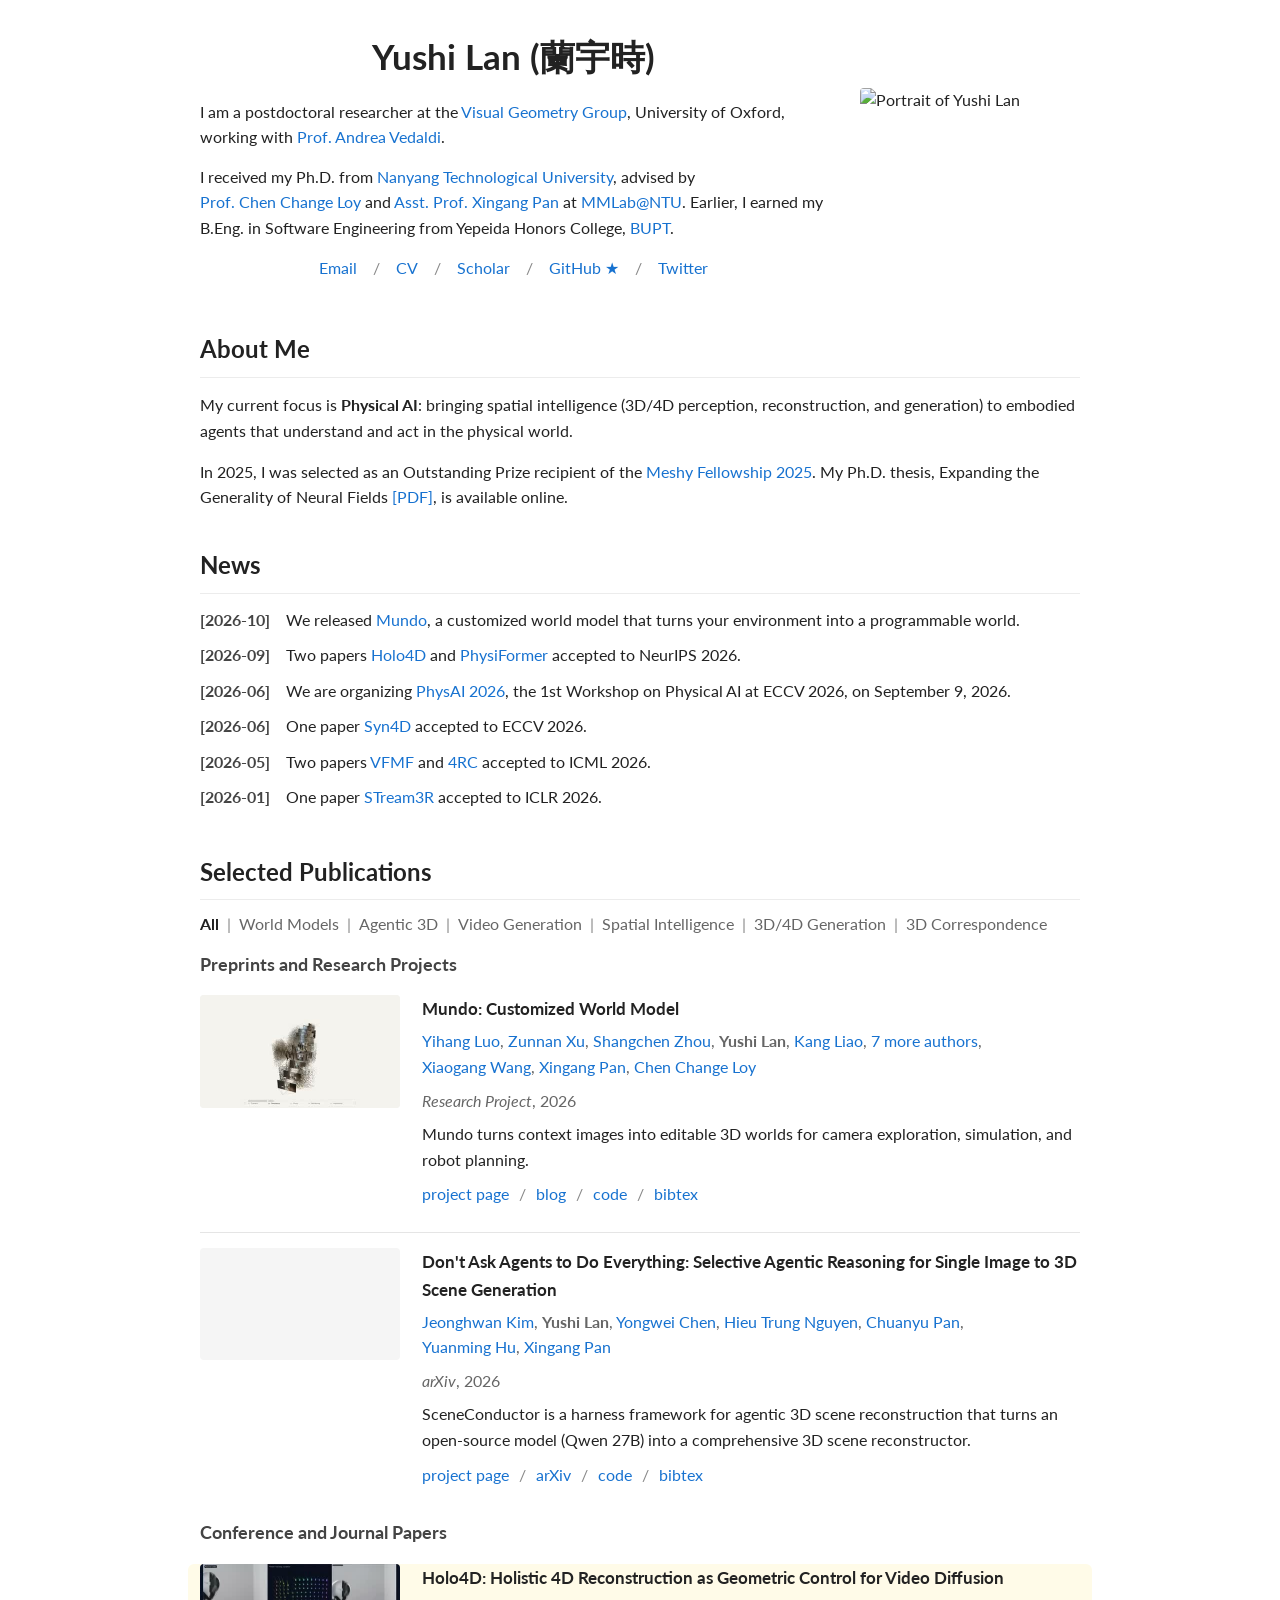
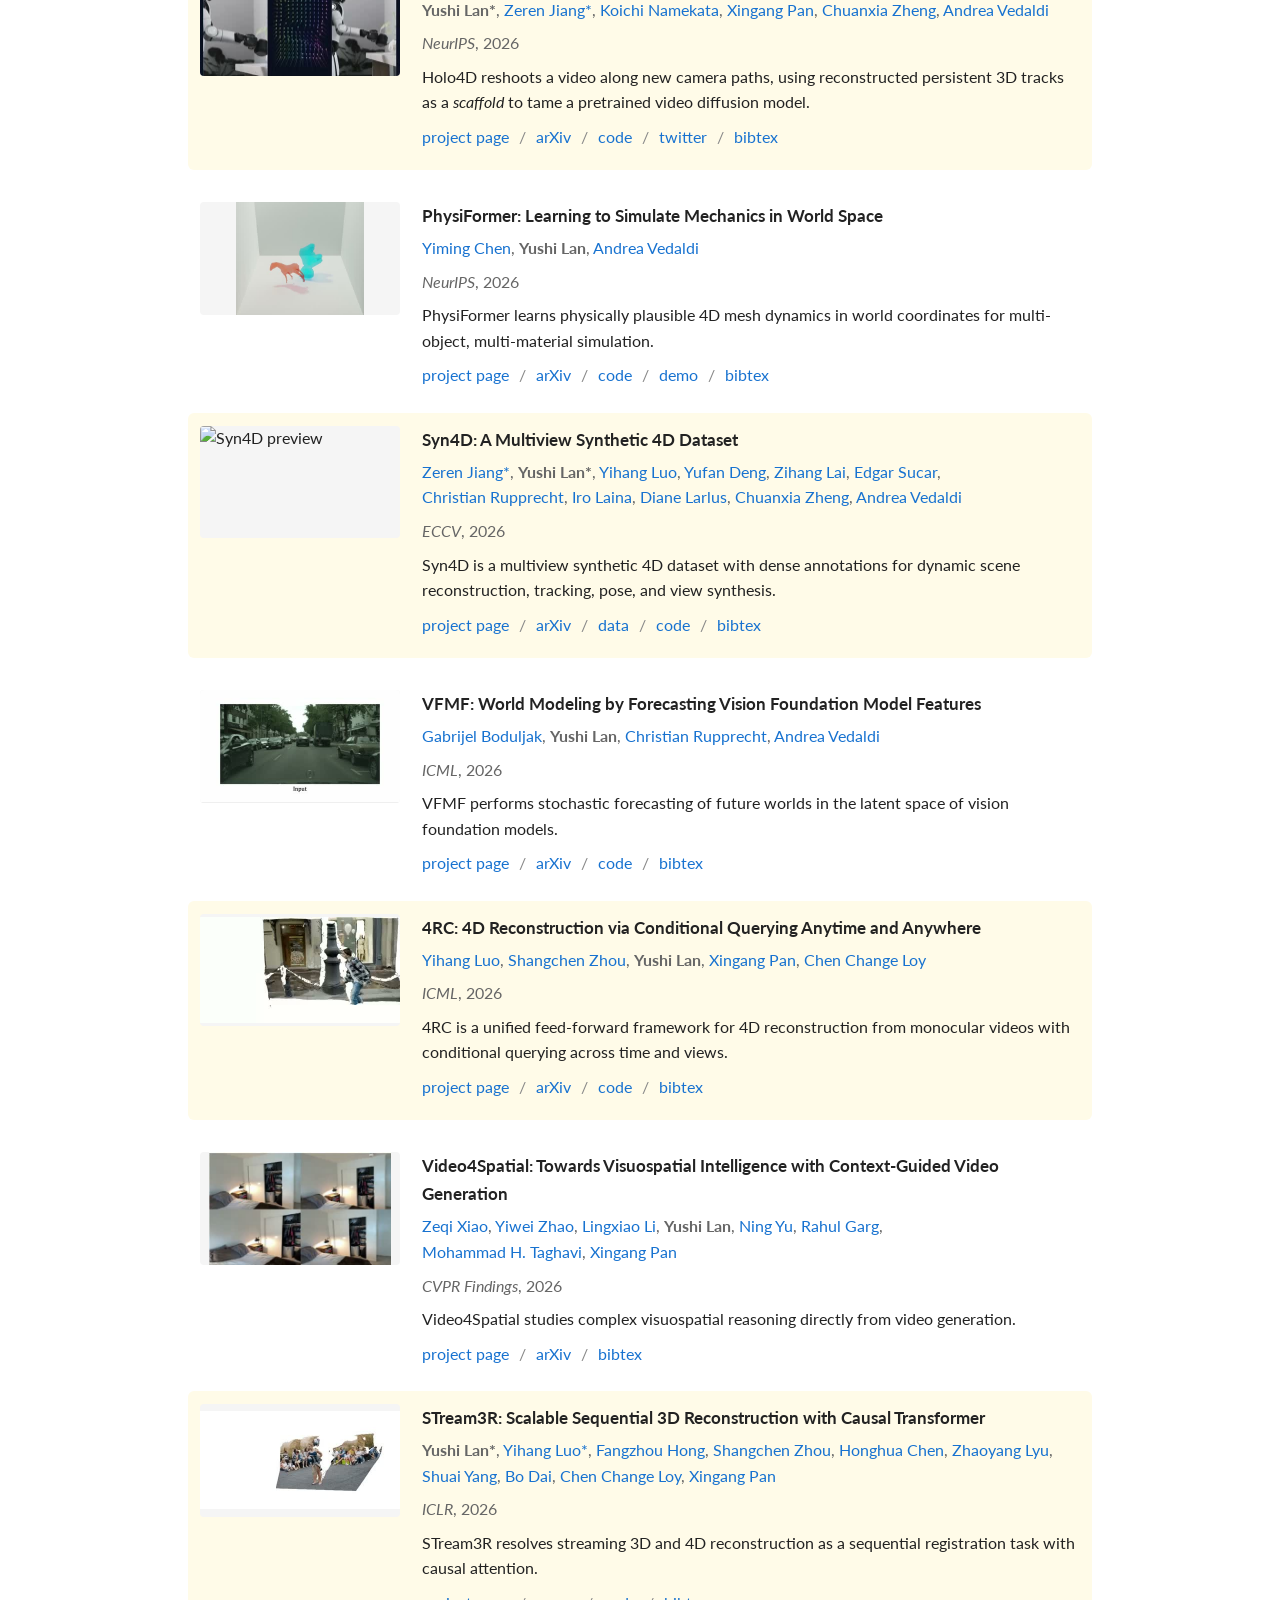
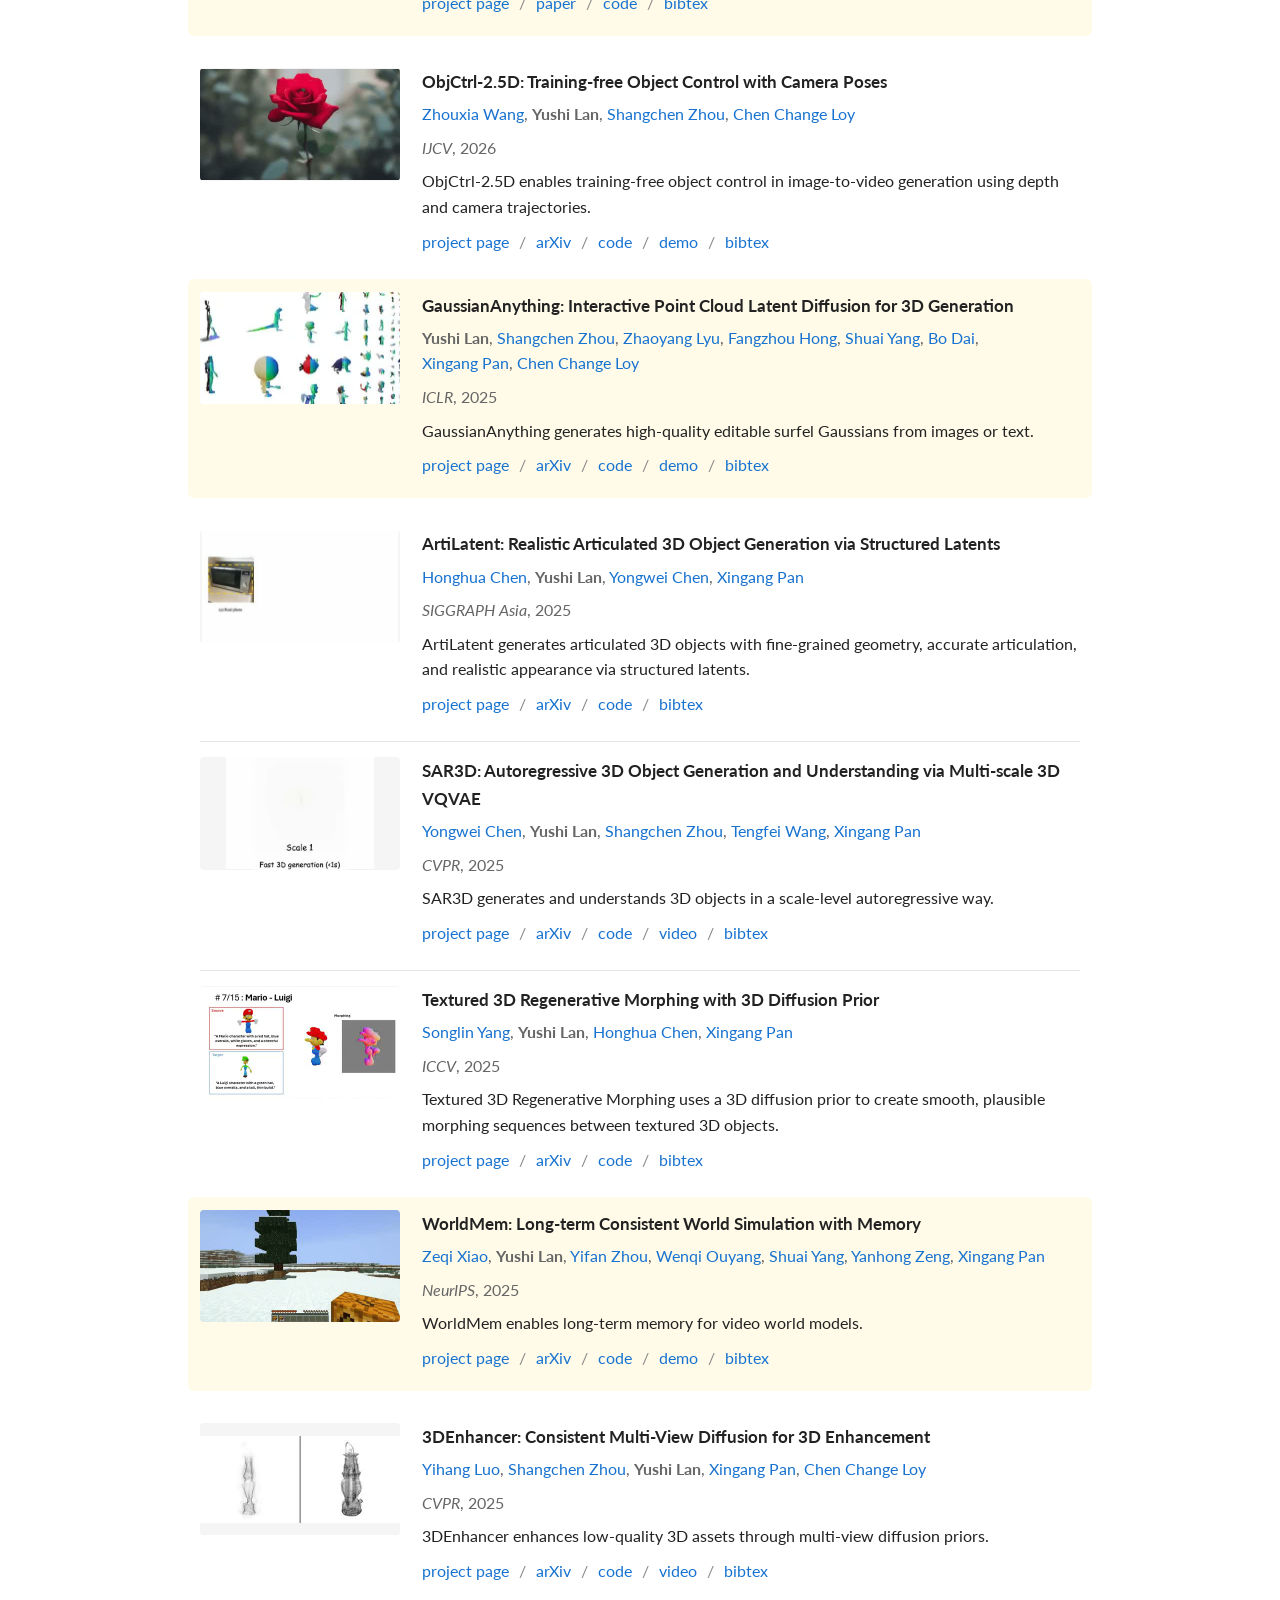
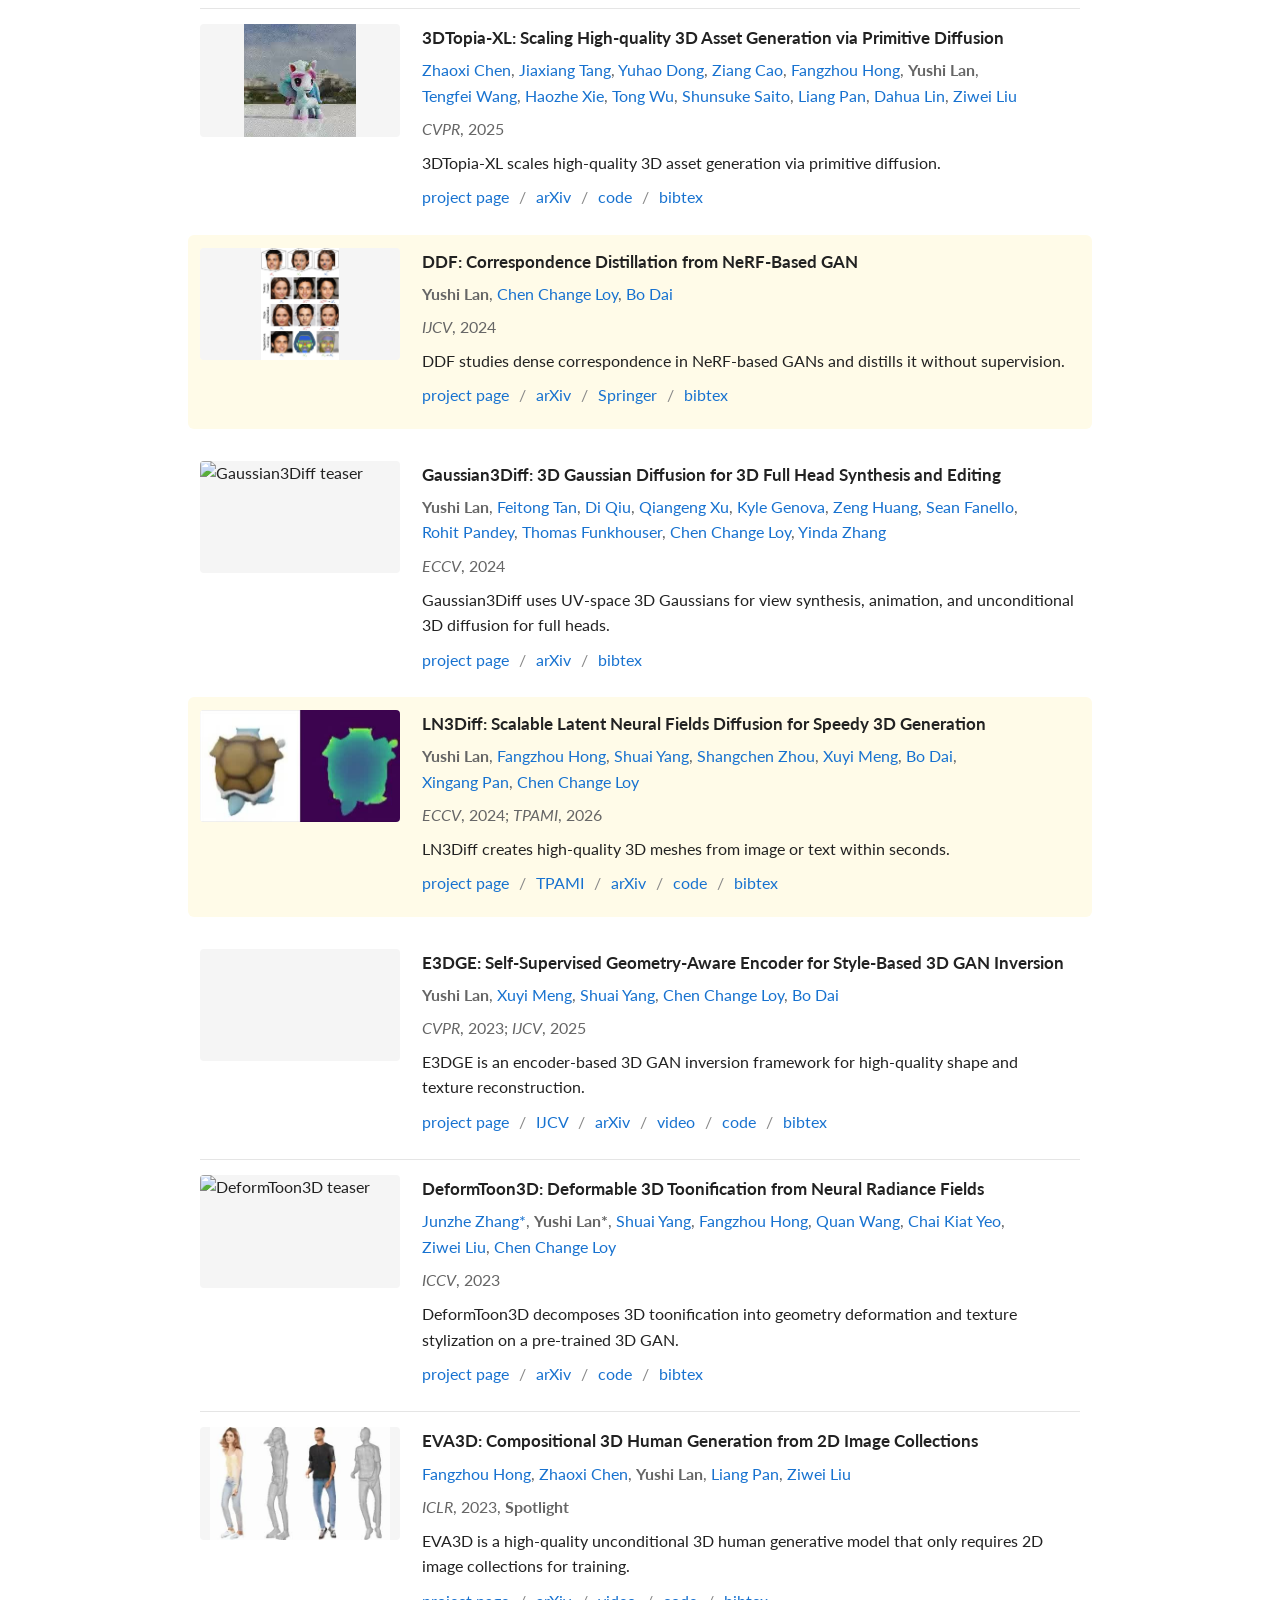
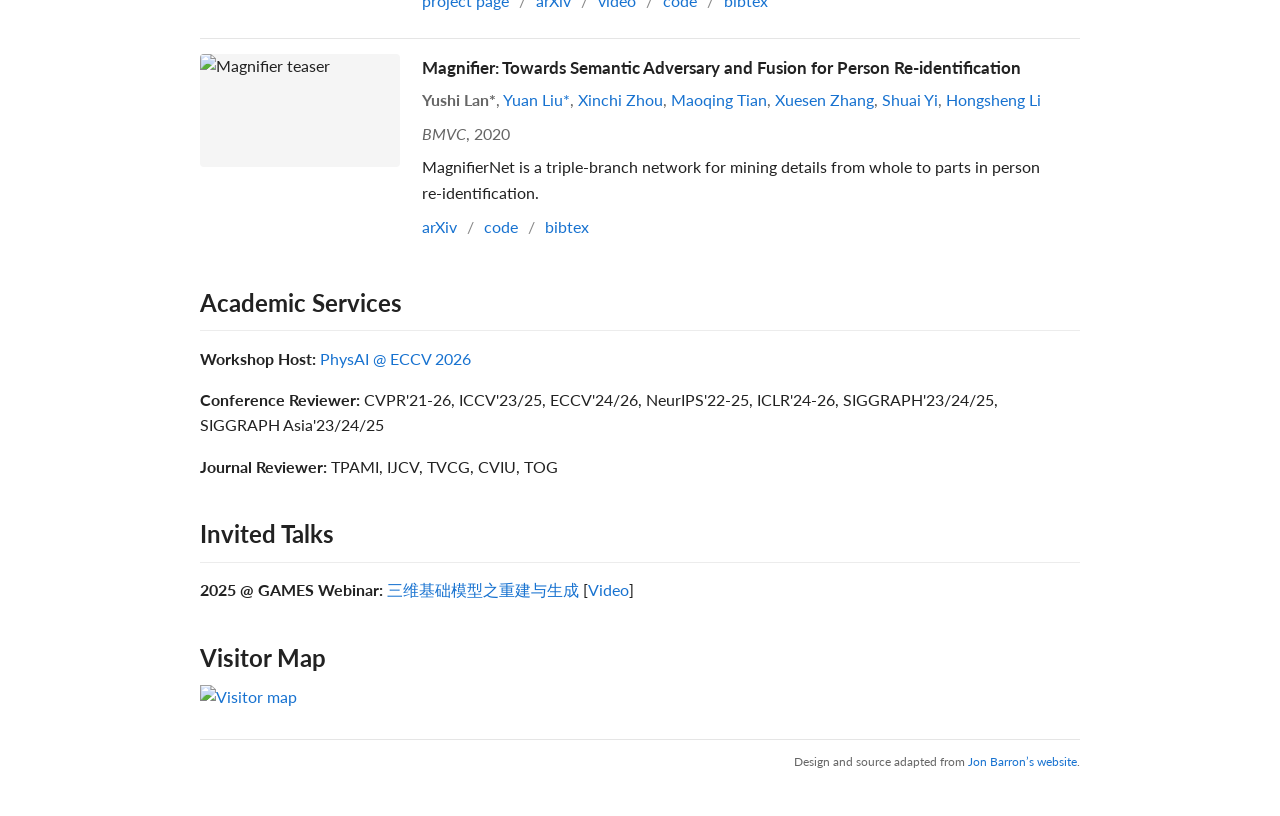
==== commit b8fb8cb9: "Holo4D: add twitter link; profile Twitter -> @yushilan98 Co-Authored-By: Claude Opus 5.5 <noreply@an" ====
--- a/index.html
+++ b/index.html
@@ -54,7 +54,8 @@
             <span>/</span>
             <a href="https://github.com/NIRVANALAN/">GitHub &#9733;</a>
             <span>/</span>
-            <a href="https://x.com/GROS17121524">Twitter</a>
+            <!-- <a href="https://x.com/GROS17121524">Twitter</a> -->
+            <a href="https://x.com/yushilan98">Twitter</a>
           </p>
         </div>
         <div class="profile-image-wrap">
@@ -495,6 +496,8 @@
                 <span>/</span>
                 <a href="https://github.com/NIRVANALAN/Holo4D">code</a>
                 <span>/</span>
+                <a href="https://x.com/yushilan98/status/2115861290287792358">twitter</a>
+                <span>/</span>
                 <a class="bibtex-link" href="data/bib/holo4d.bib">bibtex</a>
               </p>
             </div>
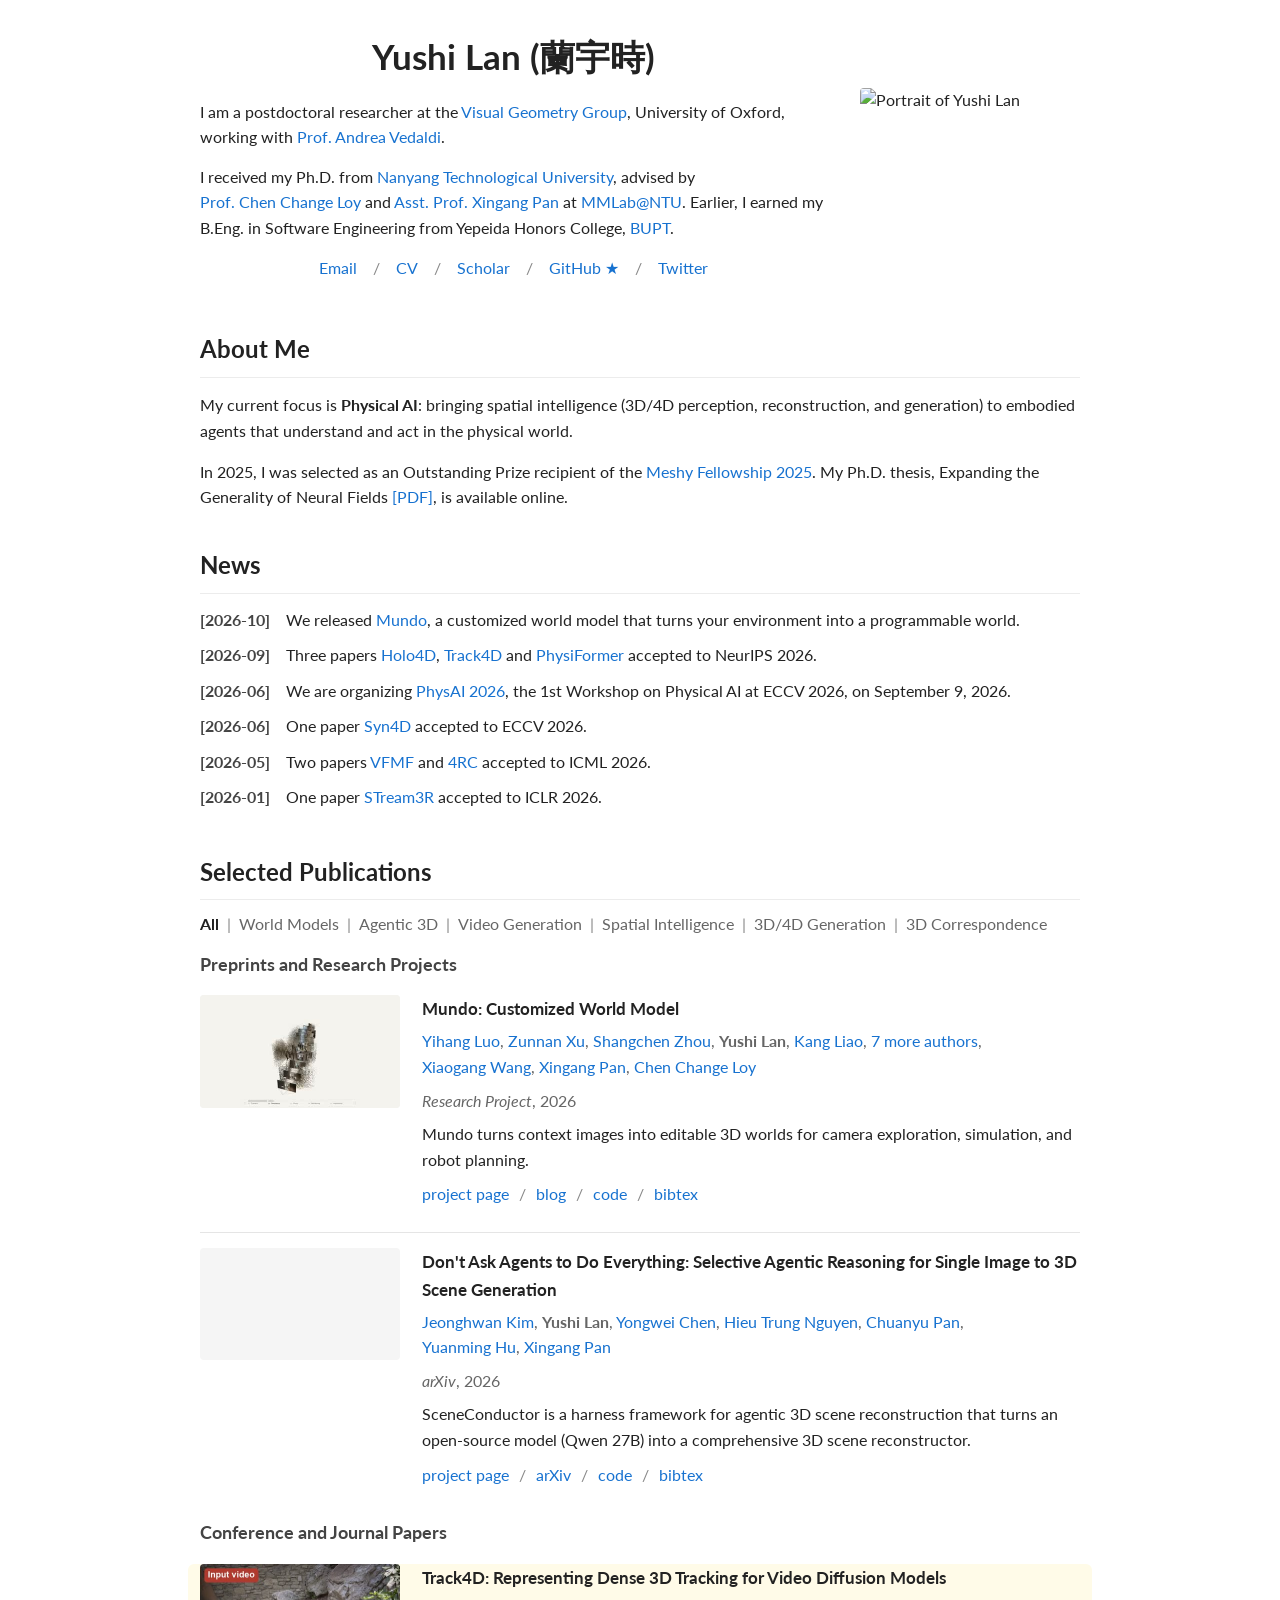
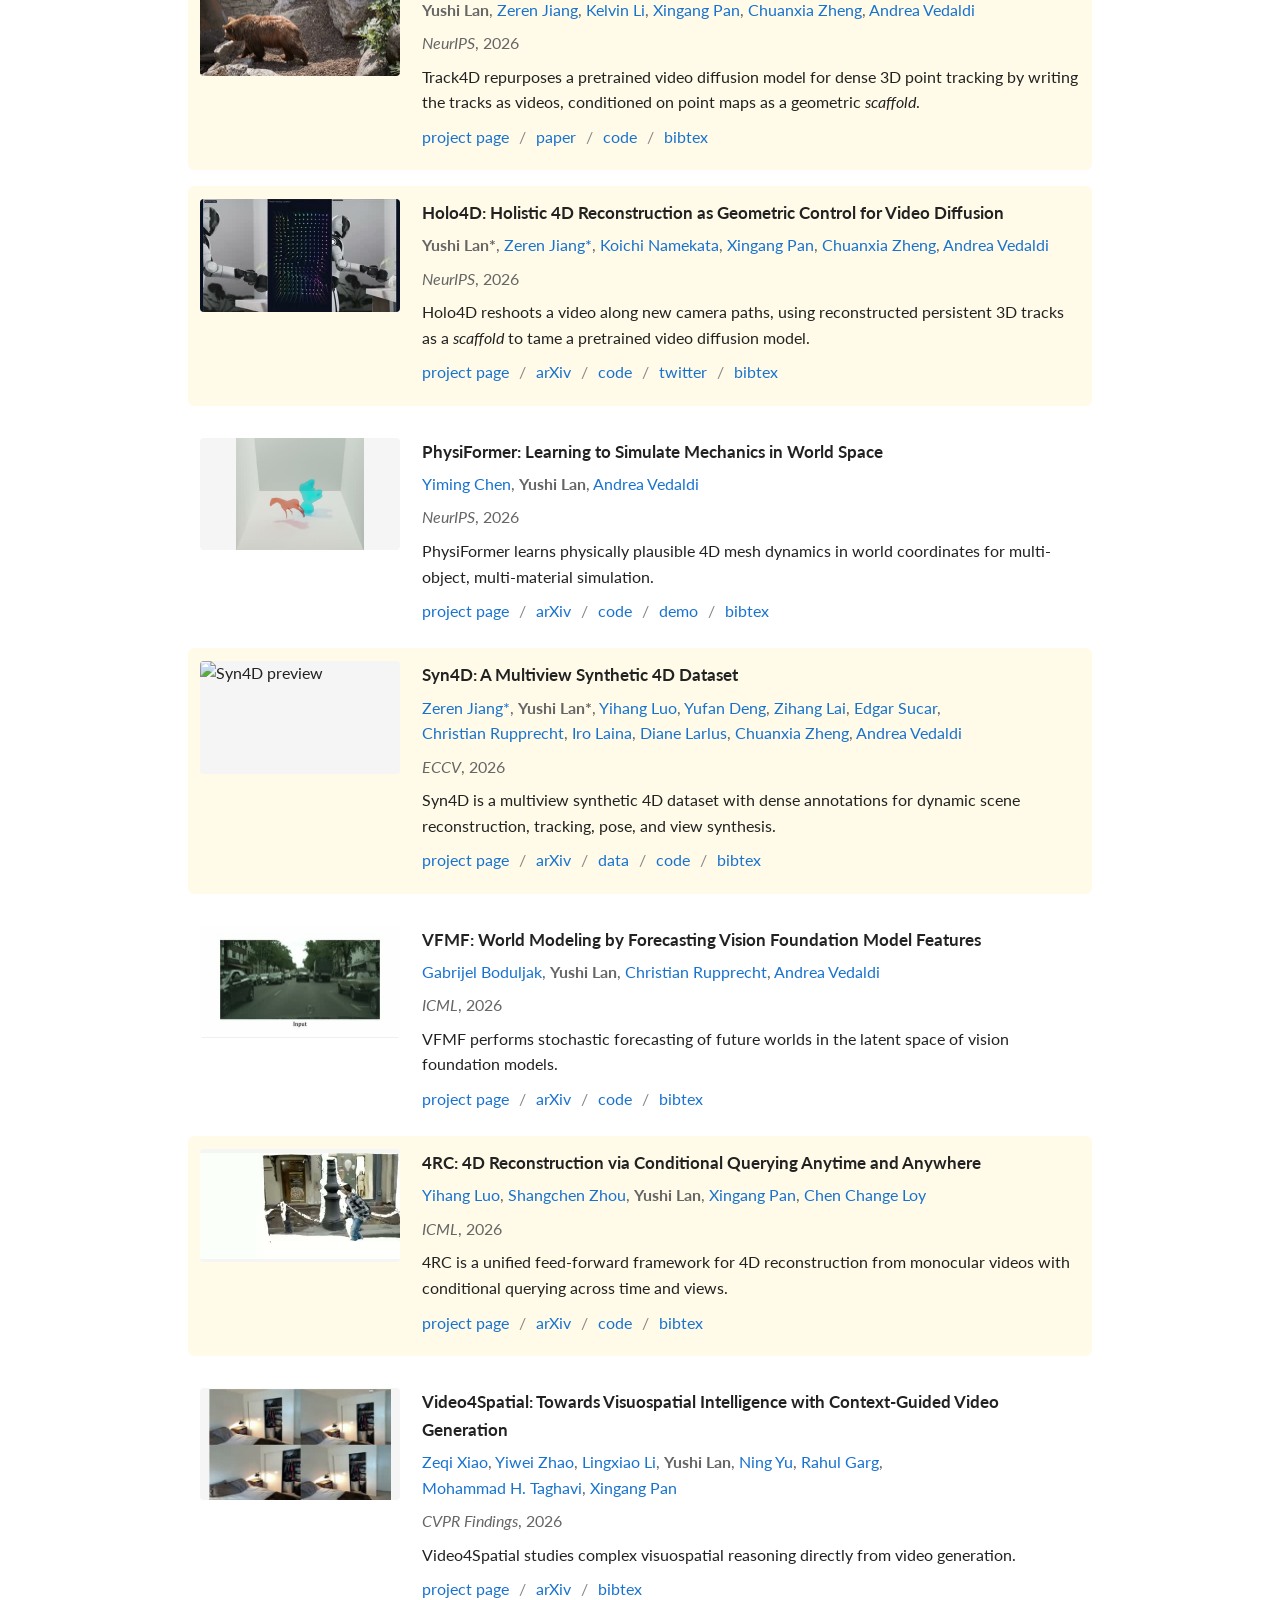
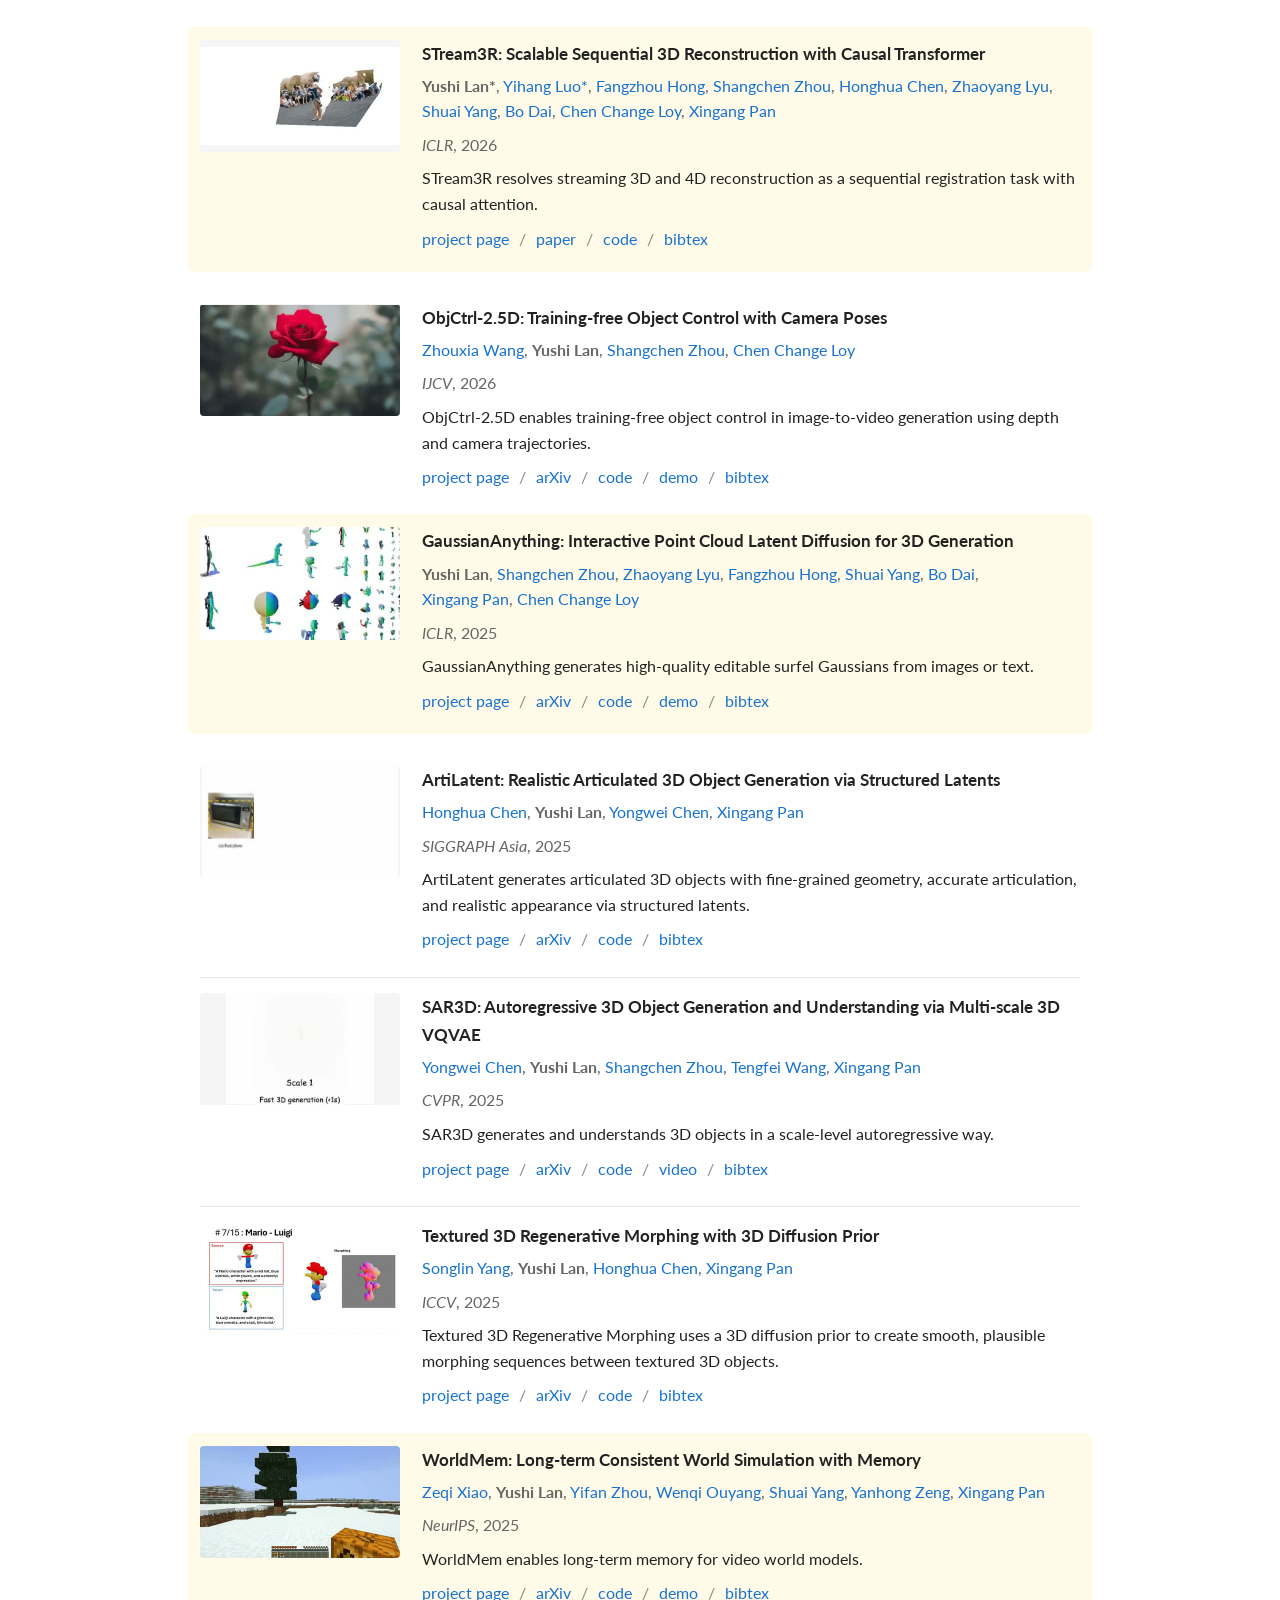
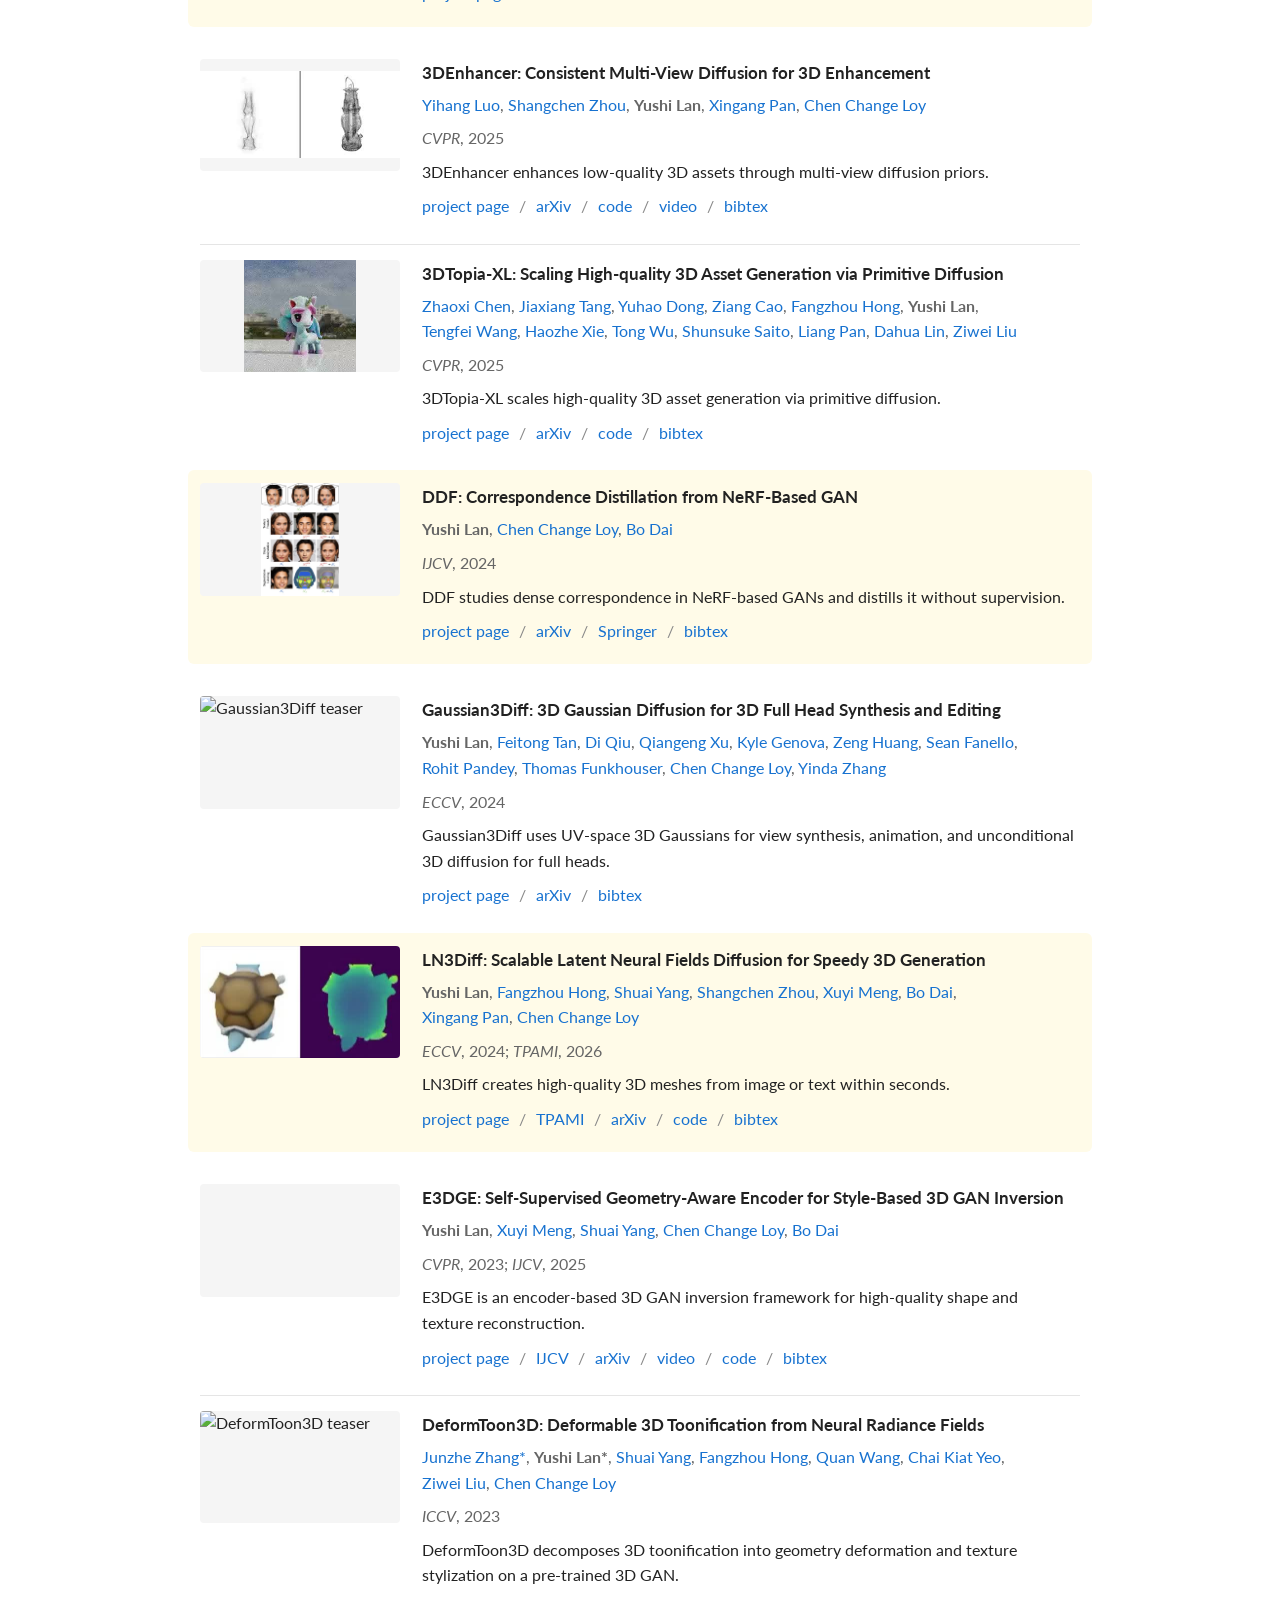
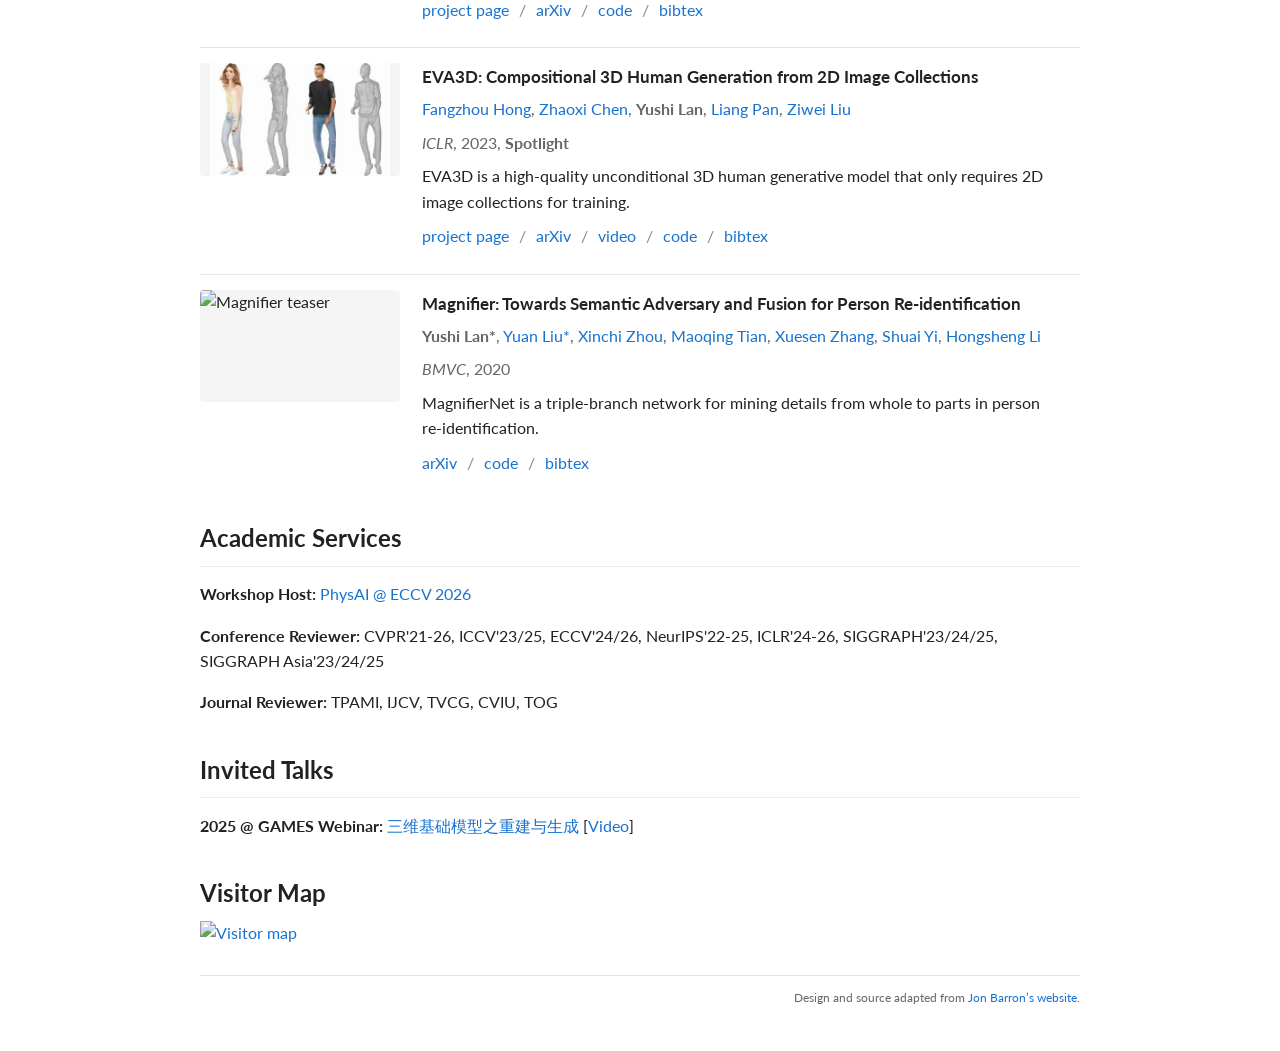
==== commit f5014121: "Add Track4D (NeurIPS 2026): publication entry above Holo4D, news, thumbnail and BibTeX Co-Authored-B" ====
--- a/index.html
+++ b/index.html
@@ -118,8 +118,9 @@
           <li>
             <span class="news-date">[2026-09]</span>
             <span>
-              Two papers
-              <a href="https://nirvanalan.github.io/projects/holo4d/">Holo4D</a>
+              Three papers
+              <a href="https://nirvanalan.github.io/projects/holo4d/">Holo4D</a>,
+              <a href="https://nirvanalan.github.io/projects/track4d">Track4D</a>
               and
               <a href="https://yimingc9.github.io/physiformer/">PhysiFormer</a>
               accepted to NeurIPS 2026.
@@ -458,6 +459,52 @@
           <article
             class="publication publication-highlight"
             data-author-rank="1"
+            data-tags="spatial-intelligence 3d-generation 3d-correspondence"
+            data-month="12"
+            data-priority="1"
+            data-title="Track4D"
+            data-year="2026"
+          >
+            <div class="publication-media">
+              <video loop muted playsinline preload="none" poster="images/posters/track4d.jpg">
+                <source src="images/track4d/track4d-thumb.mp4" type="video/mp4">
+              </video>
+            </div>
+            <div class="publication-content">
+              <h3>
+                <a href="https://nirvanalan.github.io/projects/track4d">
+                  Track4D: Representing Dense 3D Tracking for Video Diffusion Models
+                </a>
+              </h3>
+              <p class="meta">
+                <strong>Yushi&nbsp;Lan</strong>,
+                <a href="https://jzr99.github.io/">Zeren&nbsp;Jiang</a>,
+                <a href="https://kelvinzli.github.io/">Kelvin&nbsp;Li</a>,
+                <a href="https://xingangpan.github.io/">Xingang&nbsp;Pan</a>,
+                <a href="https://chuanxiaz.com/">Chuanxia&nbsp;Zheng</a>,
+                <a href="https://www.robots.ox.ac.uk/~vedaldi/">Andrea&nbsp;Vedaldi</a>
+              </p>
+              <p class="meta"><em>NeurIPS</em>, 2026</p>
+              <p>
+                Track4D repurposes a pretrained video diffusion model for dense 3D point
+                tracking by writing the tracks as videos, conditioned on point maps as a
+                geometric <em>scaffold</em>.
+              </p>
+              <p class="links">
+                <a href="https://nirvanalan.github.io/projects/track4d">project page</a>
+                <span>/</span>
+                <a href="https://nirvanalan.github.io/projects/track4d/static/pdfs/track4d-paper.pdf">paper</a>
+                <span>/</span>
+                <a href="https://github.com/NIRVANALAN/Track4D">code</a>
+                <span>/</span>
+                <a class="bibtex-link" href="data/bib/track4d.bib">bibtex</a>
+              </p>
+            </div>
+          </article>
+
+          <article
+            class="publication publication-highlight"
+            data-author-rank="1"
             data-tags="video-generation spatial-intelligence"
             data-month="12"
             data-title="Holo4D"
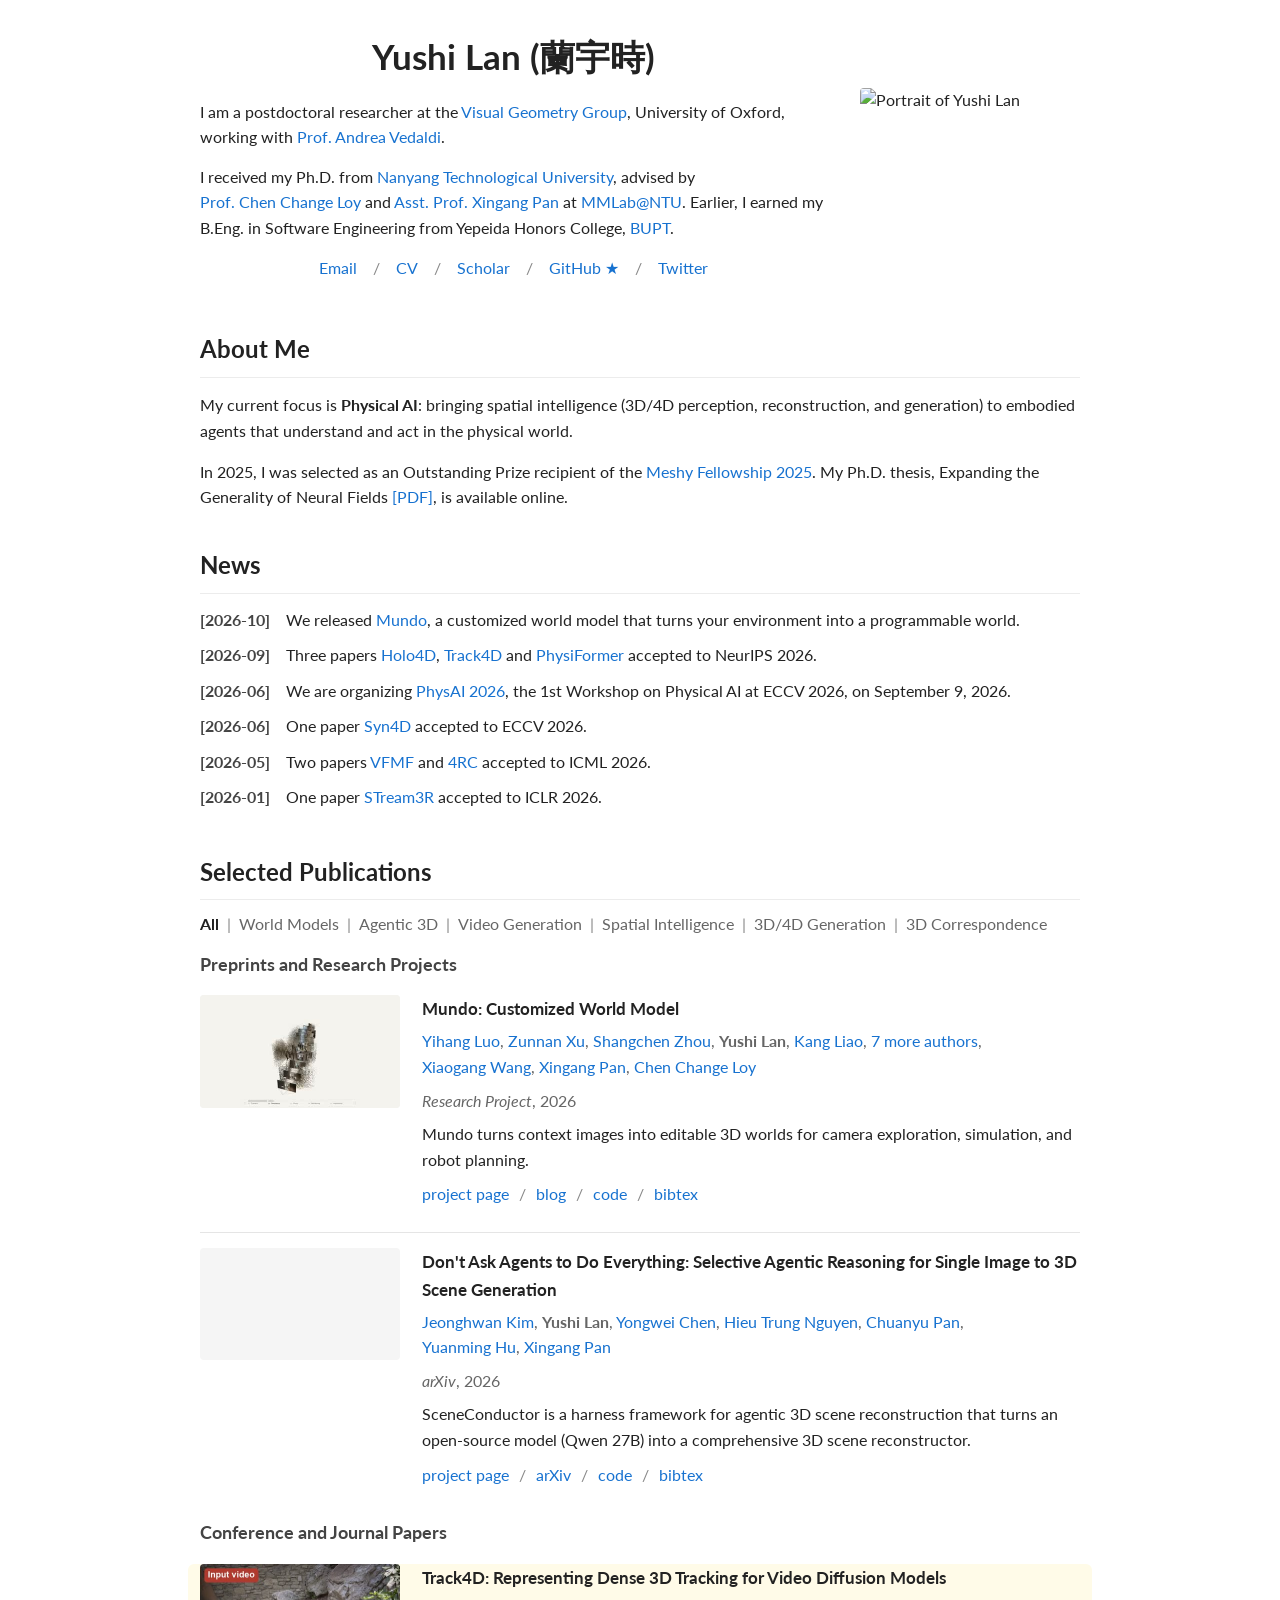
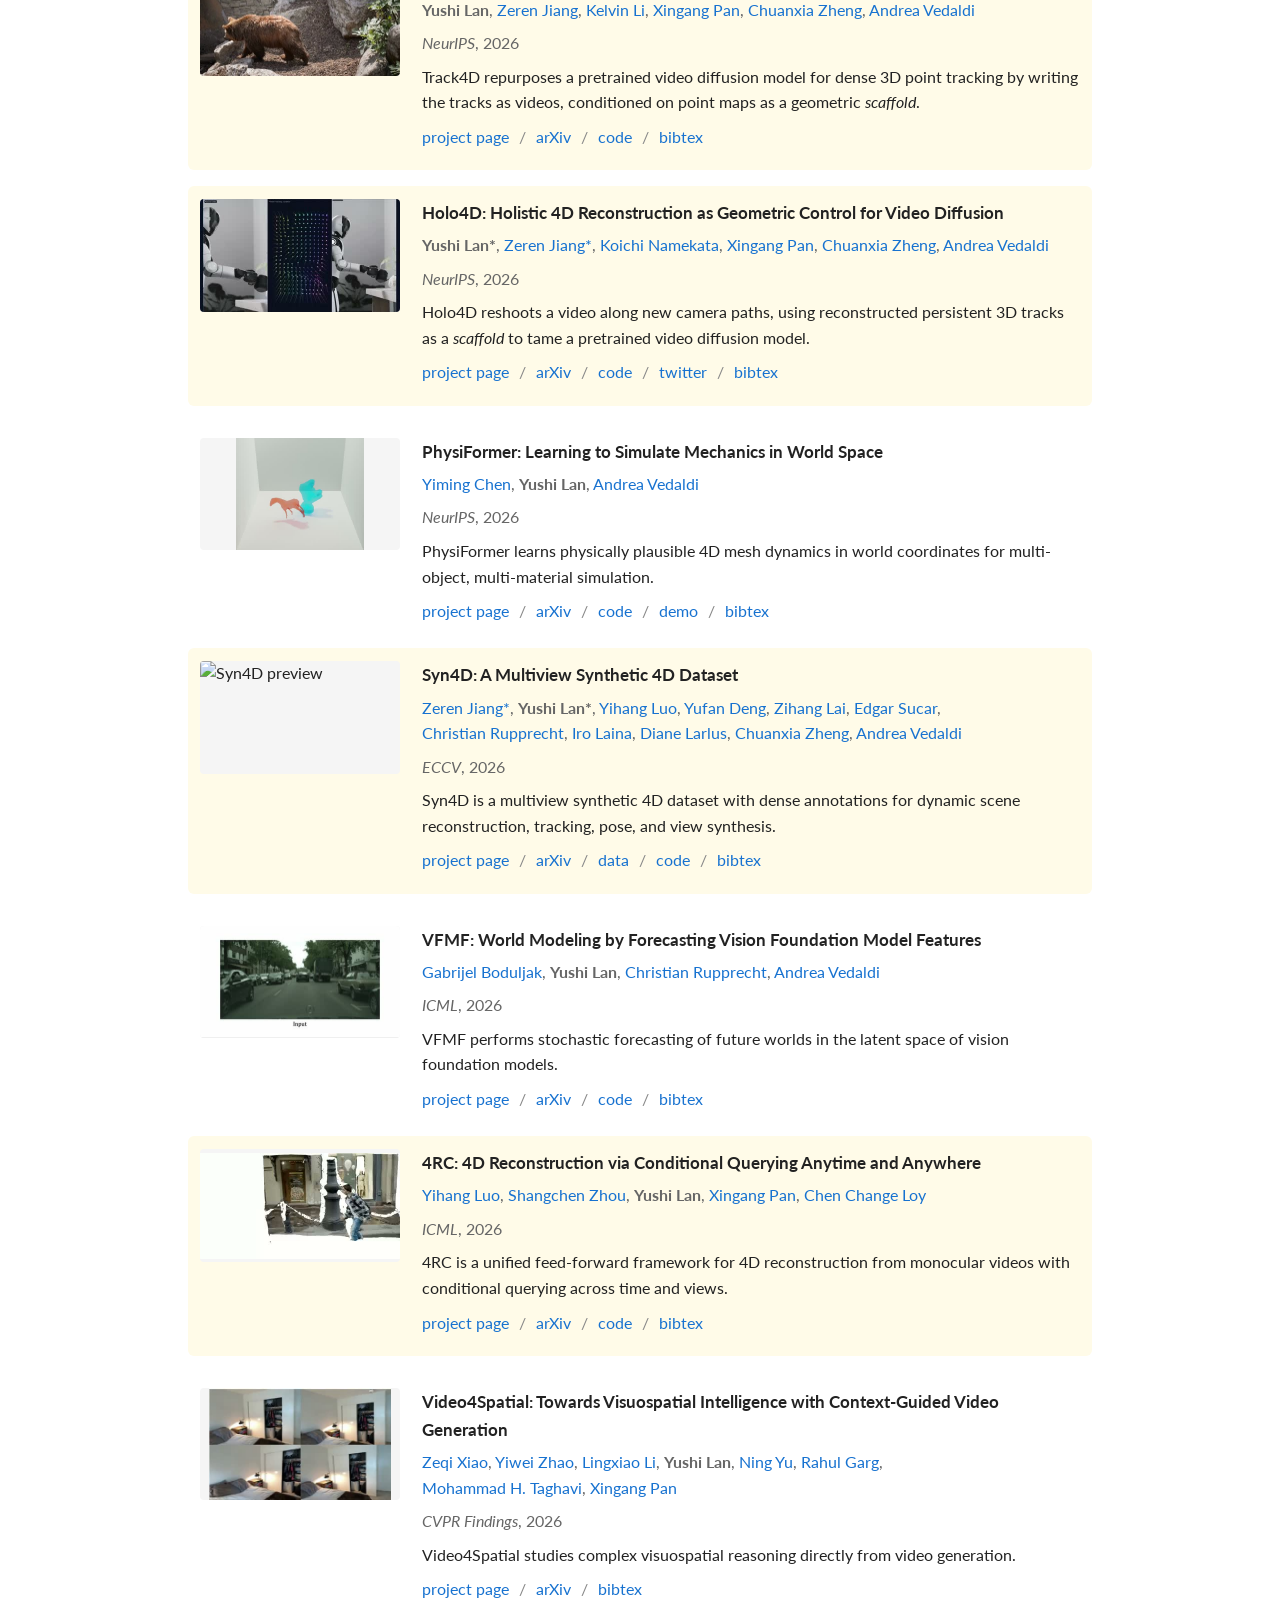
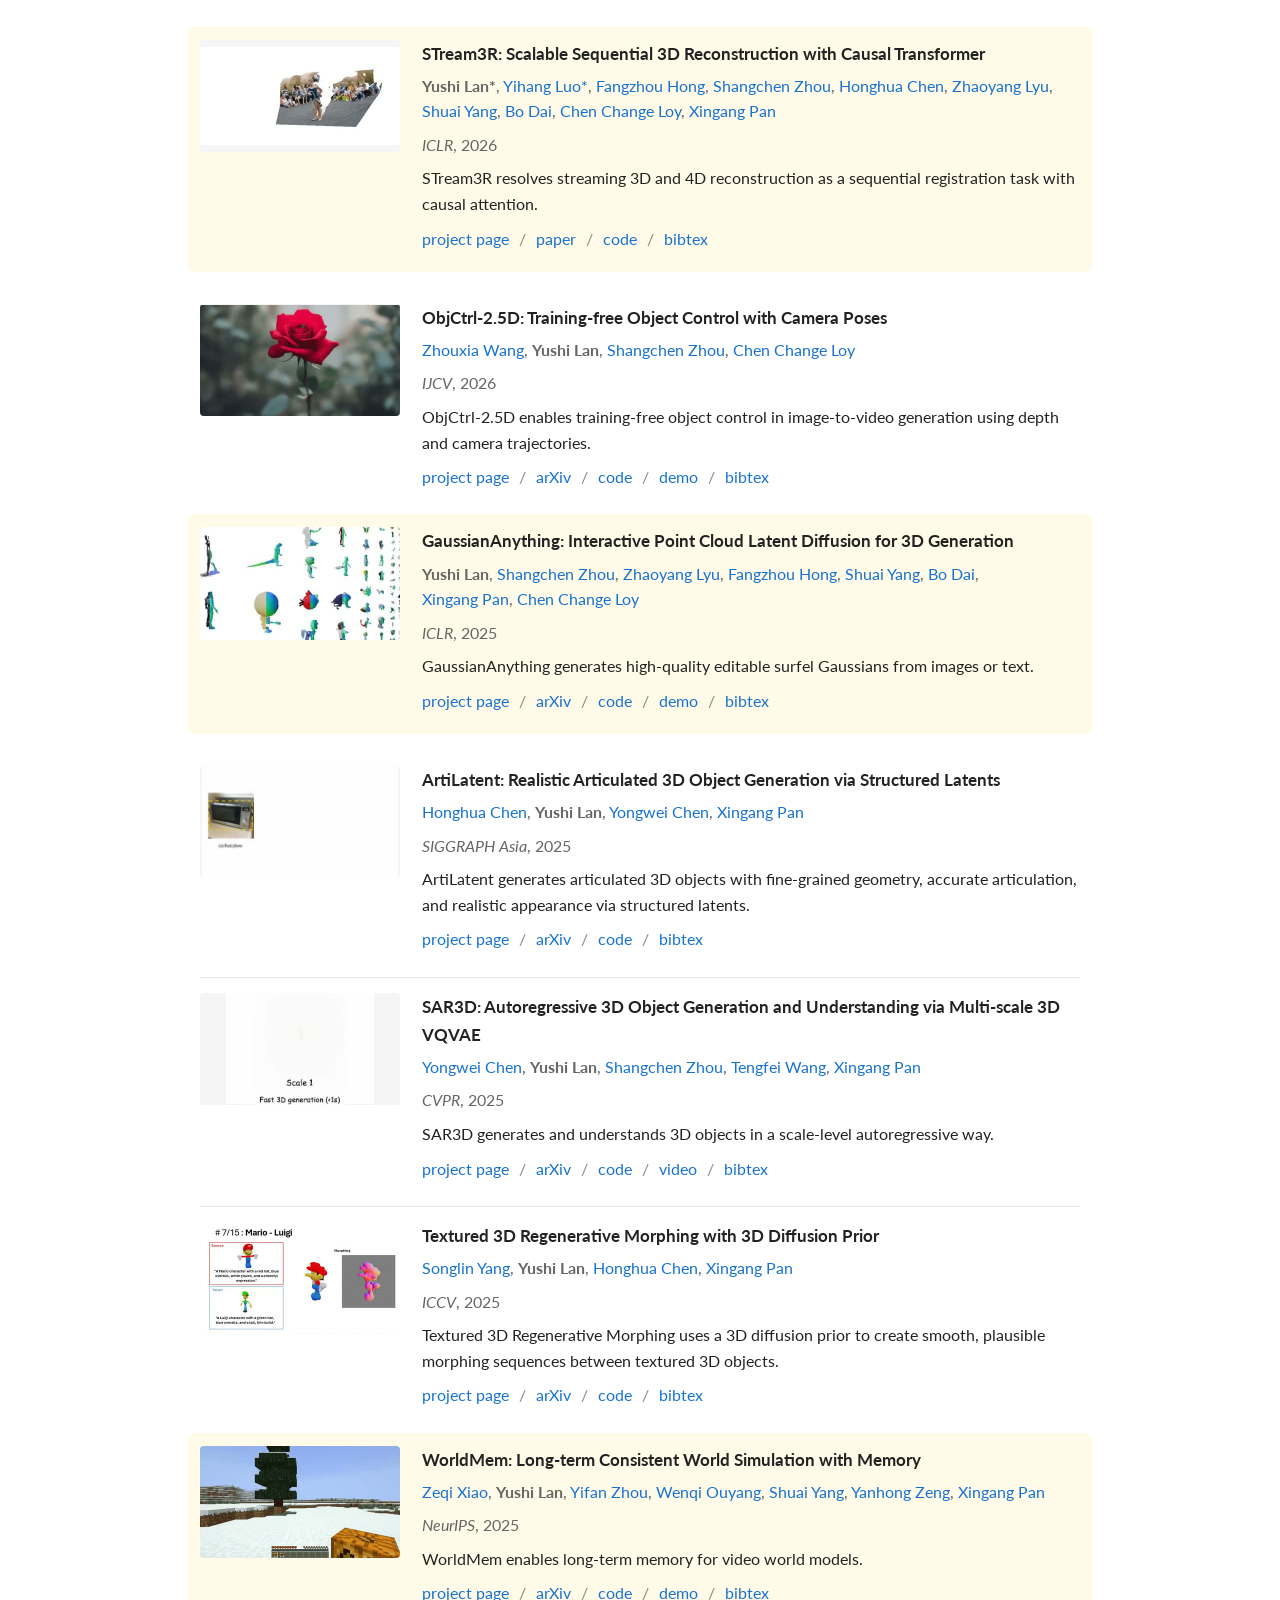
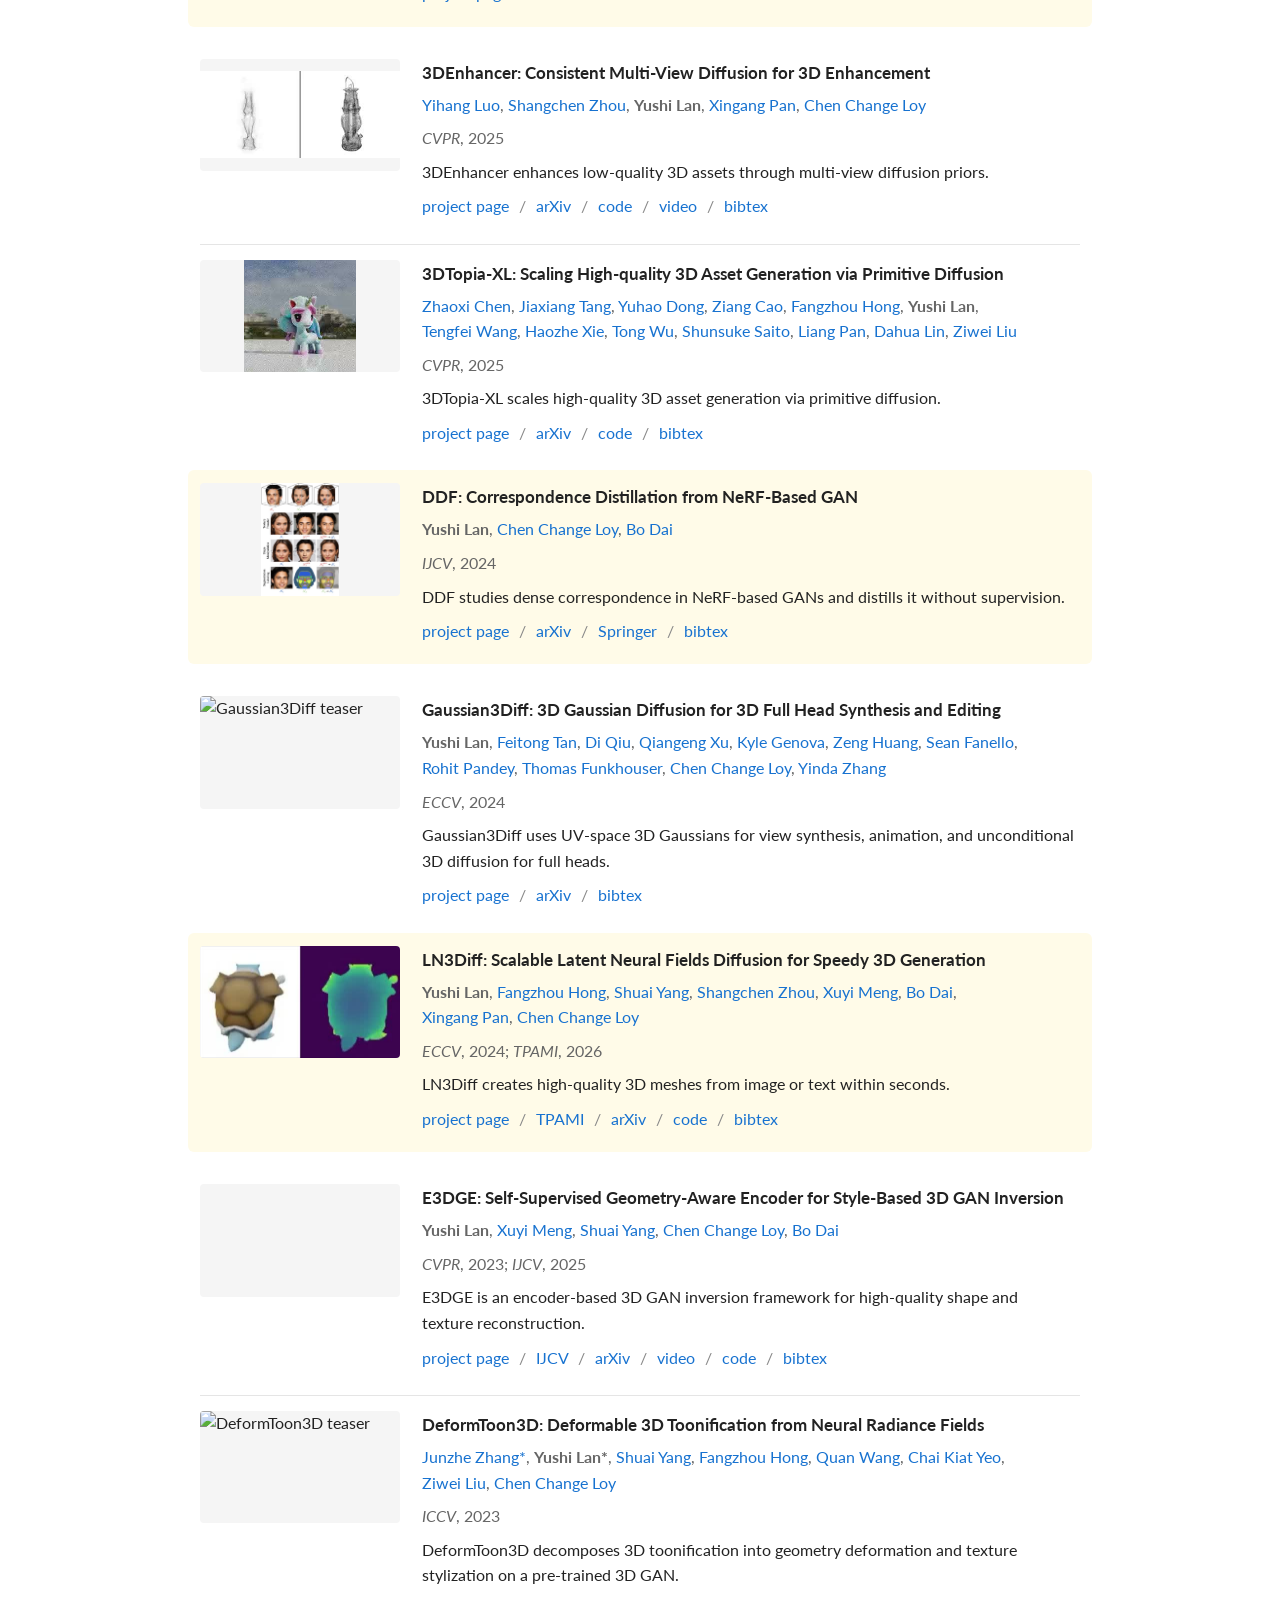
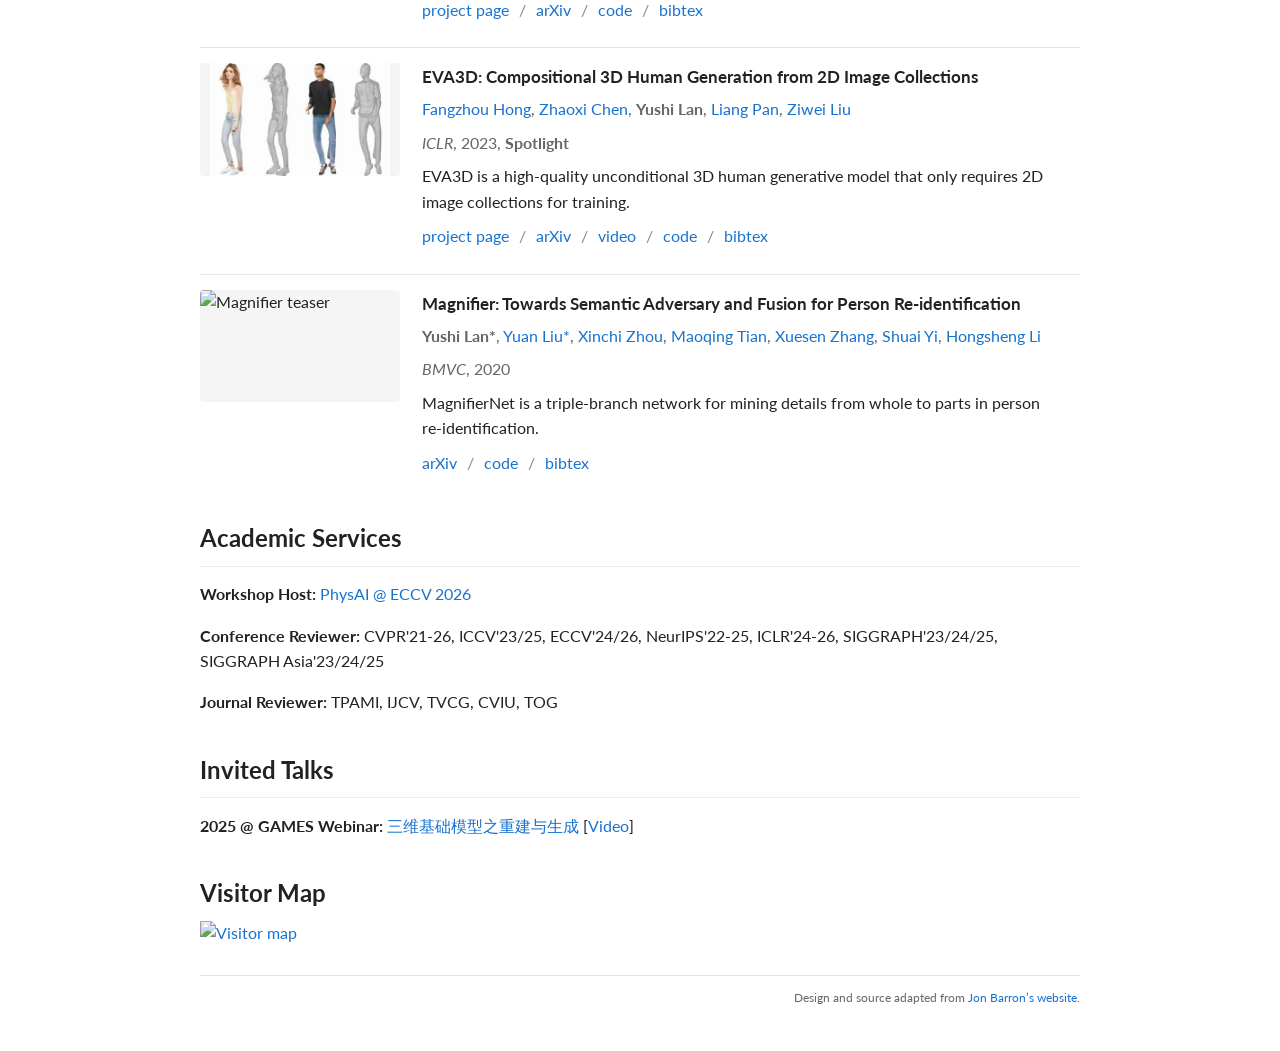
==== commit ee9f88a0: "Track4D: arXiv link (2611.15287) Co-Authored-By: Claude Opus 5.5 <noreply@anthropic.com>" ====
--- a/index.html
+++ b/index.html
@@ -493,7 +493,7 @@
               <p class="links">
                 <a href="https://nirvanalan.github.io/projects/track4d">project page</a>
                 <span>/</span>
-                <a href="https://nirvanalan.github.io/projects/track4d/static/pdfs/track4d-paper.pdf">paper</a>
+                <a href="https://arxiv.org/abs/2611.15287">arXiv</a>
                 <span>/</span>
                 <a href="https://github.com/NIRVANALAN/Track4D">code</a>
                 <span>/</span>
